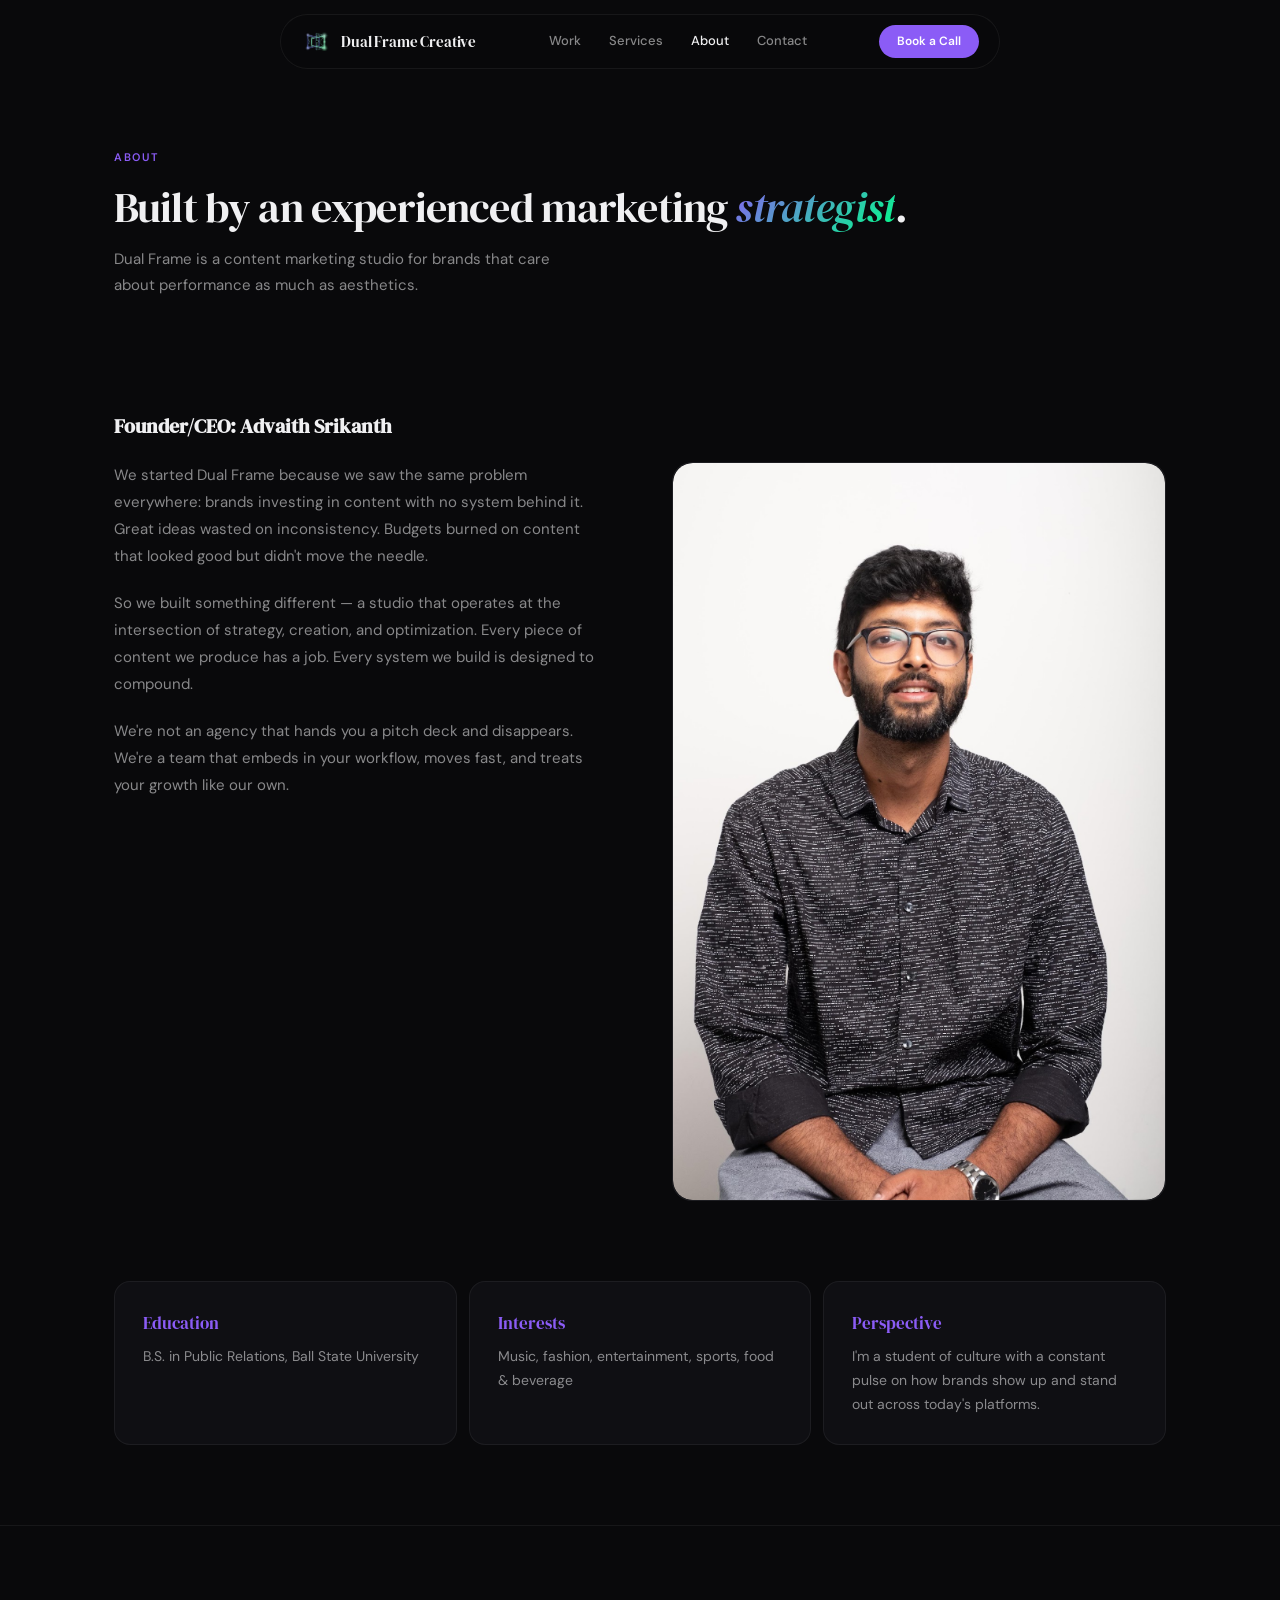
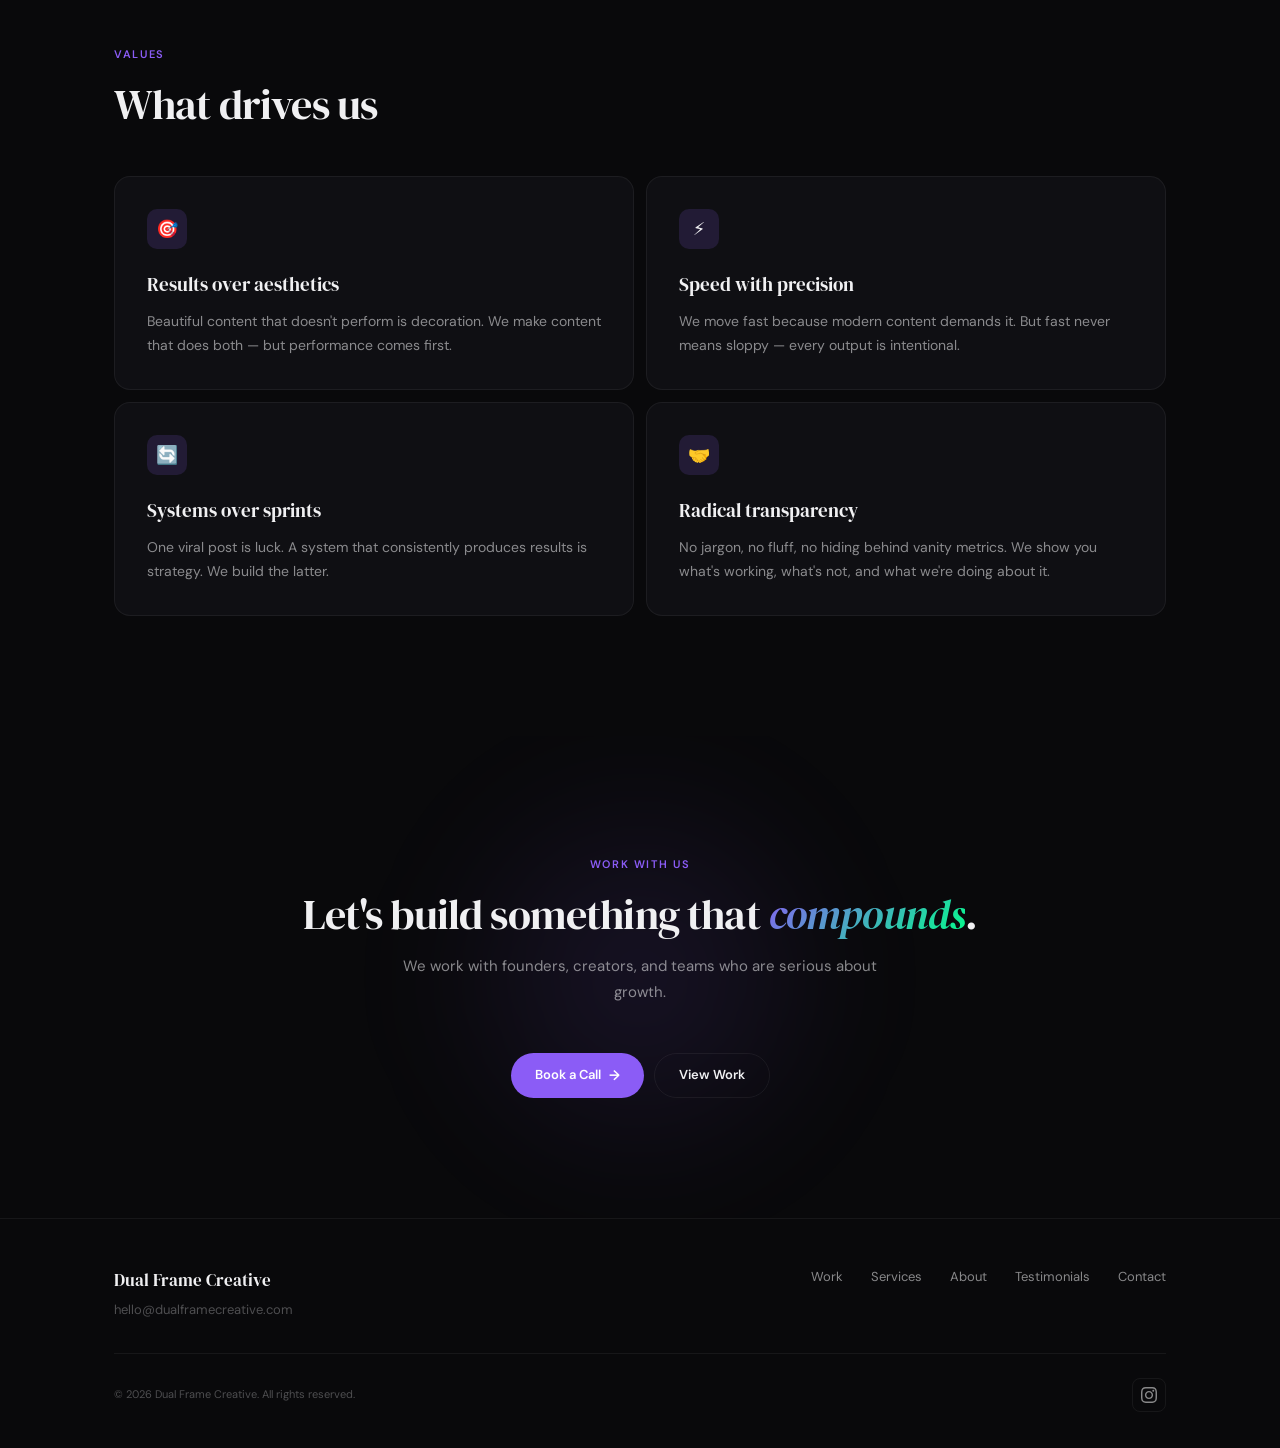
==== about.html @ 006aaf31 "Add favicon and Open Graph meta tags across all pages - Added logo_png_2.png as favicon on all pages" ====
<!doctype html>
<html lang="en">
  <head>
    <meta charset="UTF-8" />
    <meta name="viewport" content="width=device-width, initial-scale=1.0" />
    <title>About — Dual Frame Creative</title>
    <meta name="description" content="Meet Dual Frame Creative. A content marketing studio built for modern brands who want results, not just reach." />
    <meta property="og:title" content="About — Dual Frame Creative" />
    <meta property="og:description" content="Meet Dual Frame Creative. A content marketing studio built for modern brands who want results, not just reach." />
    <meta property="og:type" content="website" />
    <meta property="og:image" content="https://www.dualframecreative.com/vaith_logo.PNG" />
    <link rel="icon" type="image/png" href="logo_png_2.png">
    <link rel="preconnect" href="https://fonts.googleapis.com">
    <link rel="preconnect" href="https://fonts.gstatic.com" crossorigin>
    <link href="https://fonts.googleapis.com/css2?family=DM+Serif+Display:ital@0;1&family=DM+Sans:ital,wght@0,300;0,400;0,500;0,600;0,700;1,400&display=swap" rel="stylesheet">
    <style>
      :root {
        --bg: #09090b; --surface: #0f0f13; --surface2: #141419;
        --text: #f0f0f2; --muted: rgba(240, 240, 242, 0.55); --muted2: rgba(240, 240, 242, 0.3);
        --border: rgba(255, 255, 255, 0.06); --border-hover: rgba(255, 255, 255, 0.12);
        --purple: #8b5cf6; --purple-soft: rgba(139, 92, 246, 0.15);
        --green: #00ff88; --green-soft: rgba(0, 255, 136, 0.08);
        --serif: 'DM Serif Display', Georgia, serif; --sans: 'DM Sans', system-ui, -apple-system, sans-serif;
      }
      *, *::before, *::after { box-sizing: border-box; margin: 0; padding: 0; }
      html { scroll-behavior: smooth; color-scheme: dark; }
      body { background: var(--bg); color: var(--text); font-family: var(--sans); font-weight: 400; line-height: 1.6; -webkit-font-smoothing: antialiased; overflow-x: hidden; }
      .container { max-width: 1100px; margin: 0 auto; padding: 0 24px; }
      a { text-decoration: none; color: inherit; }
      .fade-in { opacity: 0; transform: translateY(20px); animation: fadeUp 0.7s ease forwards; }
      .fade-in.d1 { animation-delay: 0.1s; } .fade-in.d2 { animation-delay: 0.2s; } .fade-in.d3 { animation-delay: 0.3s; }
      .fade-in.d4 { animation-delay: 0.4s; } .fade-in.d5 { animation-delay: 0.5s; } .fade-in.d6 { animation-delay: 0.6s; }
      @keyframes fadeUp { to { opacity: 1; transform: translateY(0); } }

      .nav { position: sticky; top: 0; z-index: 100; padding: 10px 16px 0; }
      @media (min-width: 768px) { .nav { padding: 14px 24px 0; } }
      .nav-inner { display: flex; align-items: center; justify-content: space-between; padding: 10px 20px; max-width: 720px; margin: 0 auto; border-radius: 100px; border: 1px solid var(--border); background: rgba(9, 9, 11, 0.7); backdrop-filter: blur(20px); -webkit-backdrop-filter: blur(20px); }
      .brand { display: flex; align-items: center; gap: 10px; font-family: var(--serif); font-size: 13px; color: var(--text); letter-spacing: -0.01em; white-space: nowrap; }
      @media (min-width: 768px) { .brand { font-size: 15px; } }
      .brand-mark { width: 30px; height: 30px; border-radius: 8px; object-fit: contain; }
      .nav-links { display: none; gap: 28px; }
      @media (min-width: 768px) { .nav-links { display: flex; } }
      .nav-links a { color: var(--muted); font-size: 13px; font-weight: 500; transition: color 0.2s; }
      .nav-links a:hover, .nav-links a.active { color: var(--text); }
      .nav-cta { padding: 7px 18px; border-radius: 100px; background: var(--purple); color: #fff; font-size: 12px; font-weight: 600; transition: all 0.2s; border: none; cursor: pointer; white-space: nowrap; }
      .nav-cta:hover { box-shadow: 0 0 20px rgba(139, 92, 246, 0.35); }

      .page-header { padding: 64px 0 48px; }
      @media (min-width: 768px) { .page-header { padding: 80px 0 64px; } }
      .section-tag { font-size: 11px; font-weight: 600; letter-spacing: 0.15em; text-transform: uppercase; color: var(--purple); margin-bottom: 16px; }
      .section-title { font-family: var(--serif); font-weight: 400; font-size: clamp(28px, 4.5vw, 42px); letter-spacing: -0.02em; line-height: 1.15; margin-bottom: 16px; }
      .section-desc { color: var(--muted); font-size: 15px; line-height: 1.7; max-width: 480px; margin-bottom: 48px; }
      .grad-text { font-family: var(--serif); font-style: italic; background: linear-gradient(135deg, var(--purple), var(--green)); -webkit-background-clip: text; background-clip: text; color: transparent; }

      /* STORY */
      .story-grid { display: grid; grid-template-columns: 1fr; gap: 48px; margin-bottom: 80px; }
      @media (min-width: 768px) { .story-grid { grid-template-columns: 1fr 1fr; gap: 64px; } }
      .story-text p { color: var(--muted); font-size: 15px; line-height: 1.8; margin-bottom: 20px; }
      .story-text p:last-child { margin-bottom: 0; }
      .story-visual { border-radius: 20px; border: 1px solid var(--border); background: var(--surface); min-height: 300px; display: flex; align-items: center; justify-content: center; position: relative; overflow: hidden; }
      .story-visual-glow { position: absolute; width: 200px; height: 200px; border-radius: 50%; background: radial-gradient(circle, rgba(139,92,246,0.15) 0%, transparent 70%); filter: blur(40px); }
      .story-visual span { font-size: 10px; letter-spacing: 0.15em; text-transform: uppercase; color: var(--muted2); position: relative; z-index: 1; }

      /* VALUES */
      .values-section { padding: 80px 0; border-top: 1px solid var(--border); }
      @media (min-width: 768px) { .values-section { padding: 120px 0; } }
      .values-grid { display: grid; grid-template-columns: 1fr; gap: 12px; }
      @media (min-width: 640px) { .values-grid { grid-template-columns: 1fr 1fr; } }
      .value-card { padding: 32px; border-radius: 16px; border: 1px solid var(--border); background: var(--surface); }
      .value-card h3 { font-family: var(--serif); font-weight: 400; font-size: 19px; margin-bottom: 10px; }
      .value-card p { color: var(--muted); font-size: 14px; line-height: 1.7; }
      .value-icon { width: 40px; height: 40px; border-radius: 10px; background: var(--purple-soft); display: flex; align-items: center; justify-content: center; margin-bottom: 20px; font-size: 18px; }

      /* STATS */
      .stats-row { display: grid; grid-template-columns: 1fr 1fr; gap: 12px; margin-bottom: 80px; }
      @media (min-width: 640px) { .stats-row { grid-template-columns: 1fr 1fr 1fr 1fr; } }
      .stat-card { padding: 28px; border-radius: 16px; border: 1px solid var(--border); background: var(--surface); text-align: center; }
      .stat-num { font-family: var(--serif); font-size: 32px; background: linear-gradient(135deg, var(--purple), var(--green)); -webkit-background-clip: text; background-clip: text; color: transparent; margin-bottom: 4px; }
      .stat-label { color: var(--muted); font-size: 12px; font-weight: 500; }

      /* CTA */
      .final-cta { text-align: center; position: relative; overflow: hidden; padding: 80px 0; }
      @media (min-width: 768px) { .final-cta { padding: 120px 0; } }
      .cta-orb { position: absolute; top: 50%; left: 50%; transform: translate(-50%, -50%); width: 500px; height: 500px; border-radius: 50%; background: radial-gradient(circle, rgba(139,92,246,0.12) 0%, transparent 65%); filter: blur(50px); pointer-events: none; }
      .final-cta .section-title, .final-cta .section-desc, .final-cta .section-tag, .final-cta .hero-actions { position: relative; z-index: 2; }
      .section-title.center { text-align: center; } .section-desc.center { text-align: center; margin-left: auto; margin-right: auto; } .section-tag.center { text-align: center; }
      .hero-actions { display: flex; gap: 10px; flex-wrap: wrap; }
      .btn { display: inline-flex; align-items: center; gap: 8px; padding: 11px 24px; border-radius: 100px; font-size: 13px; font-weight: 600; font-family: var(--sans); cursor: pointer; transition: all 0.25s ease; border: none; }
      .btn-primary { background: var(--purple); color: #fff; }
      .btn-primary:hover { box-shadow: 0 0 24px rgba(139,92,246,0.3); transform: translateY(-1px); }
      .btn-ghost { background: transparent; color: var(--text); border: 1px solid var(--border); }
      .btn-ghost:hover { border-color: var(--border-hover); background: rgba(255,255,255,0.03); }
      .btn-arrow { font-size: 14px; transition: transform 0.2s; }
      .btn:hover .btn-arrow { transform: translateX(2px); }

      .footer { border-top: 1px solid var(--border); padding: 48px 0 36px; }
      .footer-inner { display: flex; flex-direction: column; gap: 32px; }
      @media (min-width: 640px) { .footer-inner { flex-direction: row; justify-content: space-between; align-items: flex-start; } }
      .footer-brand { font-family: var(--serif); font-size: 17px; }
      .footer-brand span { display: block; color: var(--muted2); font-size: 13px; font-family: var(--sans); font-weight: 400; margin-top: 6px; }
      .footer-links { display: flex; flex-wrap: wrap; gap: 20px 28px; }
      .footer-links a { color: var(--muted); font-size: 13px; transition: color 0.2s; }
      .footer-links a:hover { color: var(--text); }
      .footer-bottom { display: flex; flex-direction: column; gap: 16px; margin-top: 32px; padding-top: 24px; border-top: 1px solid var(--border); }
      @media (min-width: 640px) { .footer-bottom { flex-direction: row; justify-content: space-between; align-items: center; } }
      .footer-copy { color: var(--muted2); font-size: 11px; }
      .social-link { width: 34px; height: 34px; border-radius: 8px; border: 1px solid var(--border); display: inline-flex; align-items: center; justify-content: center; color: var(--muted); transition: all 0.2s; }
      .social-link:hover { border-color: var(--border-hover); color: var(--text); }
    </style>
  </head>
  <body>
    <nav class="nav">
      <div class="nav-inner">
        <a class="brand" href="index.html"><img class="brand-mark" src="logo_png_2.png" alt="Dual Frame Creative">Dual Frame Creative</a>
        <div class="nav-links">
          <a href="work.html">Work</a>
          <a href="services.html">Services</a>
          <a href="about.html" class="active">About</a>
          <a href="contact.html">Contact</a>
        </div>
        <a class="nav-cta" href="contact.html">Book a Call</a>
      </div>
    </nav>

    <main>
      <div class="container">
        <div class="page-header">
          <div class="section-tag fade-in">About</div>
          <h1 class="section-title fade-in d1">Built by an experienced marketing <em class="grad-text">strategist</em>.</h1>
          <p class="section-desc fade-in d2">Dual Frame is a content marketing studio for brands that care about performance as much as aesthetics.</p>
        </div>

        <p class="fade-in d2" style="font-size: 20px; font-weight: 700; margin-bottom: 20px; color: var(--text); font-family: var(--serif);">Founder/CEO: Advaith Srikanth</p>
        <div class="story-grid">
          <div class="story-text fade-in d3">
            <p>We started Dual Frame because we saw the same problem everywhere: brands investing in content with no system behind it. Great ideas wasted on inconsistency. Budgets burned on content that looked good but didn't move the needle.</p>
            <p>So we built something different — a studio that operates at the intersection of strategy, creation, and optimization. Every piece of content we produce has a job. Every system we build is designed to compound.</p>
            <p>We're not an agency that hands you a pitch deck and disappears. We're a team that embeds in your workflow, moves fast, and treats your growth like our own.</p>
          </div>
          <div class="story-visual fade-in d4">
            <img src="founder-photo.png" alt="Founder" style="width:100%; height:100%; object-fit:cover; border-radius:20px;">
          </div>
        </div>

        <div class="founder-details" style="display: grid; grid-template-columns: 1fr; gap: 12px; margin-bottom: 80px;">
          <style>
            @media (min-width: 640px) { .founder-details { grid-template-columns: 1fr 1fr 1fr !important; } }
            .founder-detail { padding: 28px; border-radius: 16px; border: 1px solid var(--border); background: var(--surface); }
            .founder-detail h4 { font-family: var(--serif); font-weight: 400; font-size: 17px; margin-bottom: 8px; color: var(--purple); }
            .founder-detail p { color: var(--muted); font-size: 14px; line-height: 1.7; }
          </style>
          <div class="founder-detail fade-in d3">
            <h4>Education</h4>
            <p>B.S. in Public Relations, Ball State University</p>
          </div>
          <div class="founder-detail fade-in d4">
            <h4>Interests</h4>
            <p>Music, fashion, entertainment, sports, food &amp; beverage</p>
          </div>
          <div class="founder-detail fade-in d5">
            <h4>Perspective</h4>
            <p>I'm a student of culture with a constant pulse on how brands show up and stand out across today's platforms.</p>
          </div>
        </div>
      </div>

      <section class="values-section">
        <div class="container">
          <div class="section-tag fade-in">Values</div>
          <h2 class="section-title fade-in d1" style="margin-bottom: 48px;">What drives us</h2>
          <div class="values-grid">
            <div class="value-card fade-in d2">
              <div class="value-icon">&#x1F3AF;</div>
              <h3>Results over aesthetics</h3>
              <p>Beautiful content that doesn't perform is decoration. We make content that does both — but performance comes first.</p>
            </div>
            <div class="value-card fade-in d3">
              <div class="value-icon">&#x26A1;</div>
              <h3>Speed with precision</h3>
              <p>We move fast because modern content demands it. But fast never means sloppy — every output is intentional.</p>
            </div>
            <div class="value-card fade-in d4">
              <div class="value-icon">&#x1F504;</div>
              <h3>Systems over sprints</h3>
              <p>One viral post is luck. A system that consistently produces results is strategy. We build the latter.</p>
            </div>
            <div class="value-card fade-in d5">
              <div class="value-icon">&#x1F91D;</div>
              <h3>Radical transparency</h3>
              <p>No jargon, no fluff, no hiding behind vanity metrics. We show you what's working, what's not, and what we're doing about it.</p>
            </div>
          </div>
        </div>
      </section>

      <section class="final-cta">
        <div class="container">
          <div class="cta-orb"></div>
          <div class="section-tag center fade-in">Work with us</div>
          <h2 class="section-title center fade-in d1">Let's build something that <em class="grad-text">compounds</em>.</h2>
          <p class="section-desc center fade-in d2">We work with founders, creators, and teams who are serious about growth.</p>
          <div class="hero-actions fade-in d3" style="justify-content: center;">
            <a class="btn btn-primary" href="contact.html">Book a Call <span class="btn-arrow">&rarr;</span></a>
            <a class="btn btn-ghost" href="work.html">View Work</a>
          </div>
        </div>
      </section>
    </main>

    <footer class="footer">
      <div class="container">
        <div class="footer-inner">
          <div class="footer-brand">Dual Frame Creative<span>hello@dualframecreative.com</span></div>
          <div class="footer-links">
            <a href="work.html">Work</a>
            <a href="services.html">Services</a>
            <a href="about.html">About</a>
            <a href="testimonials.html">Testimonials</a>
            <a href="contact.html">Contact</a>
          </div>
        </div>
        <div class="footer-bottom">
          <div class="footer-copy">&copy; 2026 Dual Frame Creative. All rights reserved.</div>
          <a class="social-link" href="https://instagram.com/dual_frame_creative" target="_blank" aria-label="Instagram">
            <svg width="16" height="16" fill="currentColor" viewBox="0 0 24 24"><path d="M12 2.163c3.204 0 3.584.012 4.85.07 3.252.148 4.771 1.691 4.919 4.919.058 1.265.069 1.645.069 4.849 0 3.205-.012 3.584-.069 4.849-.149 3.225-1.664 4.771-4.919 4.919-1.266.058-1.644.07-4.85.07-3.204 0-3.584-.012-4.849-.07-3.26-.149-4.771-1.699-4.919-4.92-.058-1.265-.07-1.644-.07-4.849 0-3.204.013-3.583.07-4.849.149-3.227 1.664-4.771 4.919-4.919 1.266-.057 1.645-.069 4.849-.069zm0-2.163c-3.259 0-3.667.014-4.947.072-4.358.2-6.78 2.618-6.98 6.98-.059 1.281-.073 1.689-.073 4.948 0 3.259.014 3.668.072 4.948.2 4.358 2.618 6.78 6.98 6.98 1.281.058 1.689.072 4.948.072 3.259 0 3.668-.014 4.948-.072 4.354-.2 6.782-2.618 6.979-6.98.059-1.28.073-1.689.073-4.948 0-3.259-.014-3.667-.072-4.947-.196-4.354-2.617-6.78-6.979-6.98-1.281-.059-1.69-.073-4.949-.073zm0 5.838c-3.403 0-6.162 2.759-6.162 6.162s2.759 6.163 6.162 6.163 6.162-2.759 6.162-6.163c0-3.403-2.759-6.162-6.162-6.162zm0 10.162c-2.209 0-4-1.79-4-4 0-2.209 1.791-4 4-4s4 1.791 4 4c0 2.21-1.791 4-4 4zm6.406-11.845c-.796 0-1.441.645-1.441 1.44s.645 1.44 1.441 1.44c.795 0 1.439-.645 1.439-1.44s-.644-1.44-1.439-1.44z"/></svg>
          </a>
        </div>
      </div>
    </footer>
  </body>
</html>
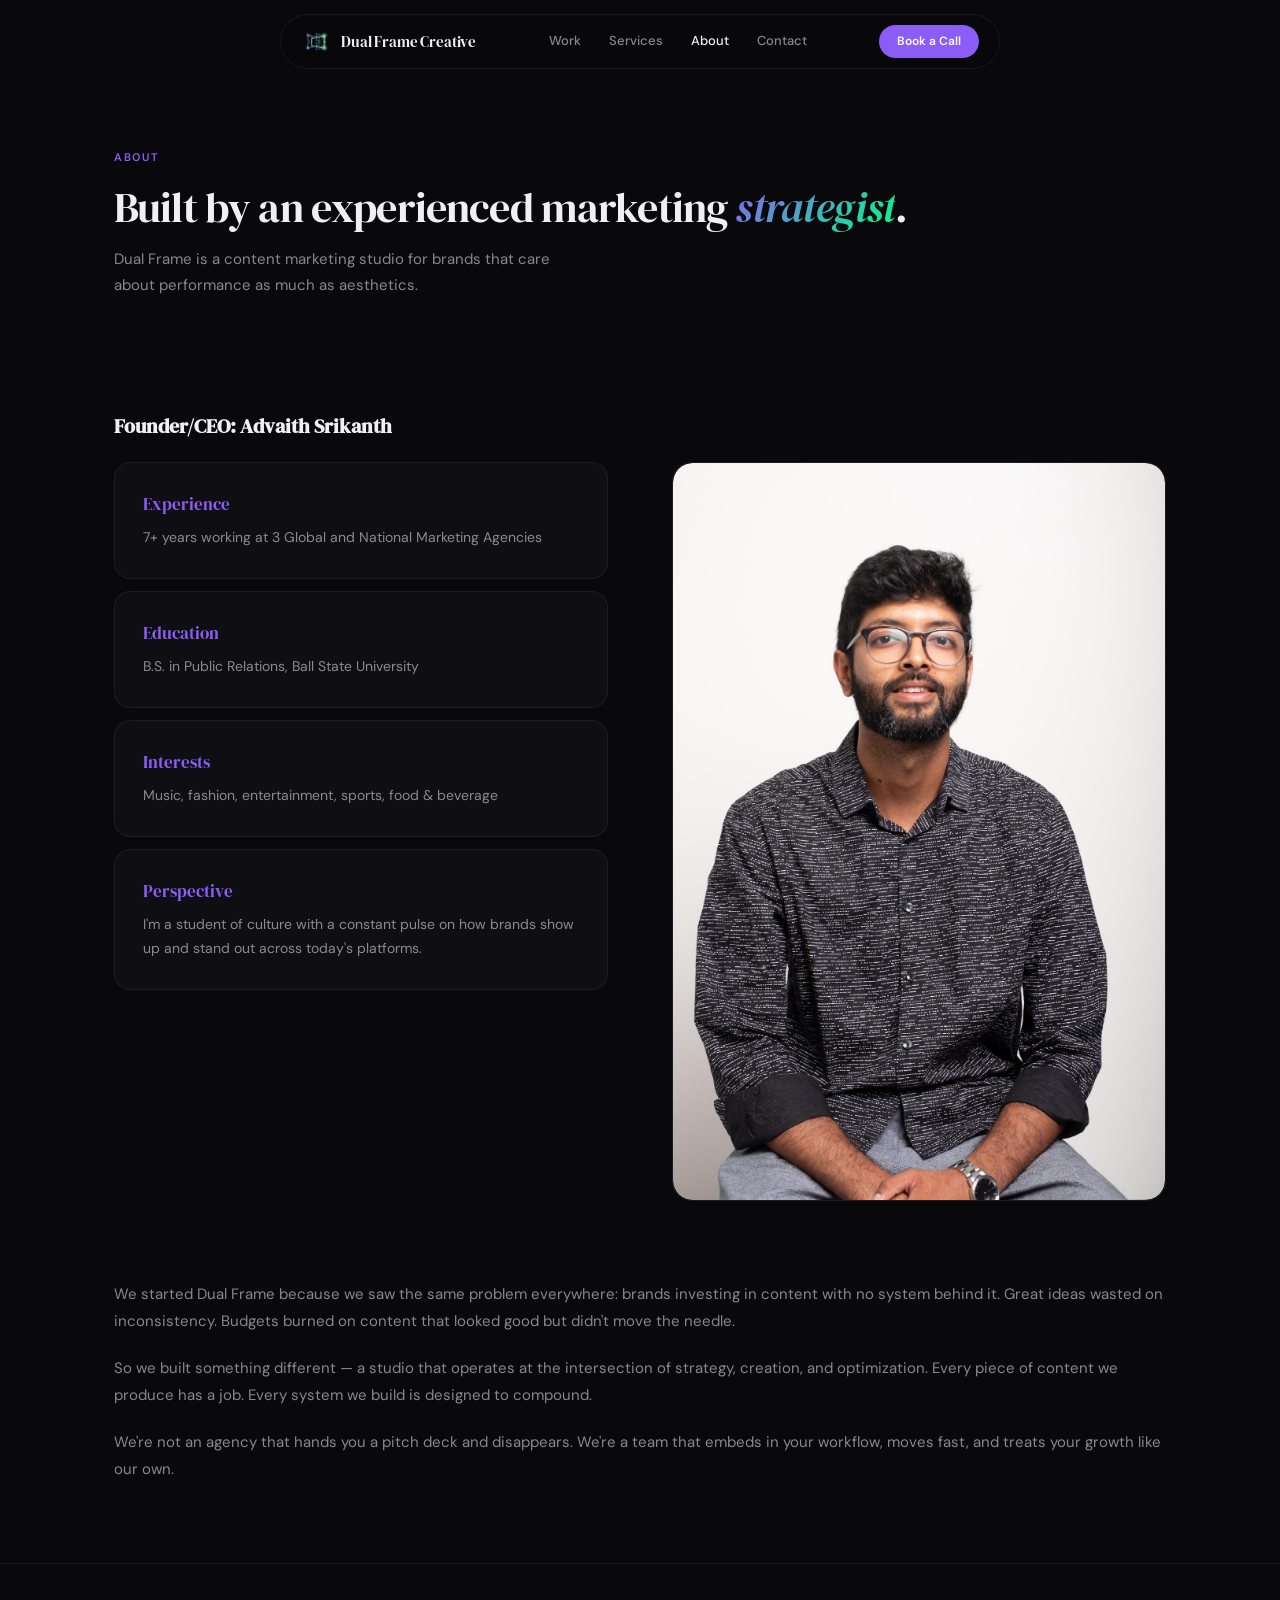
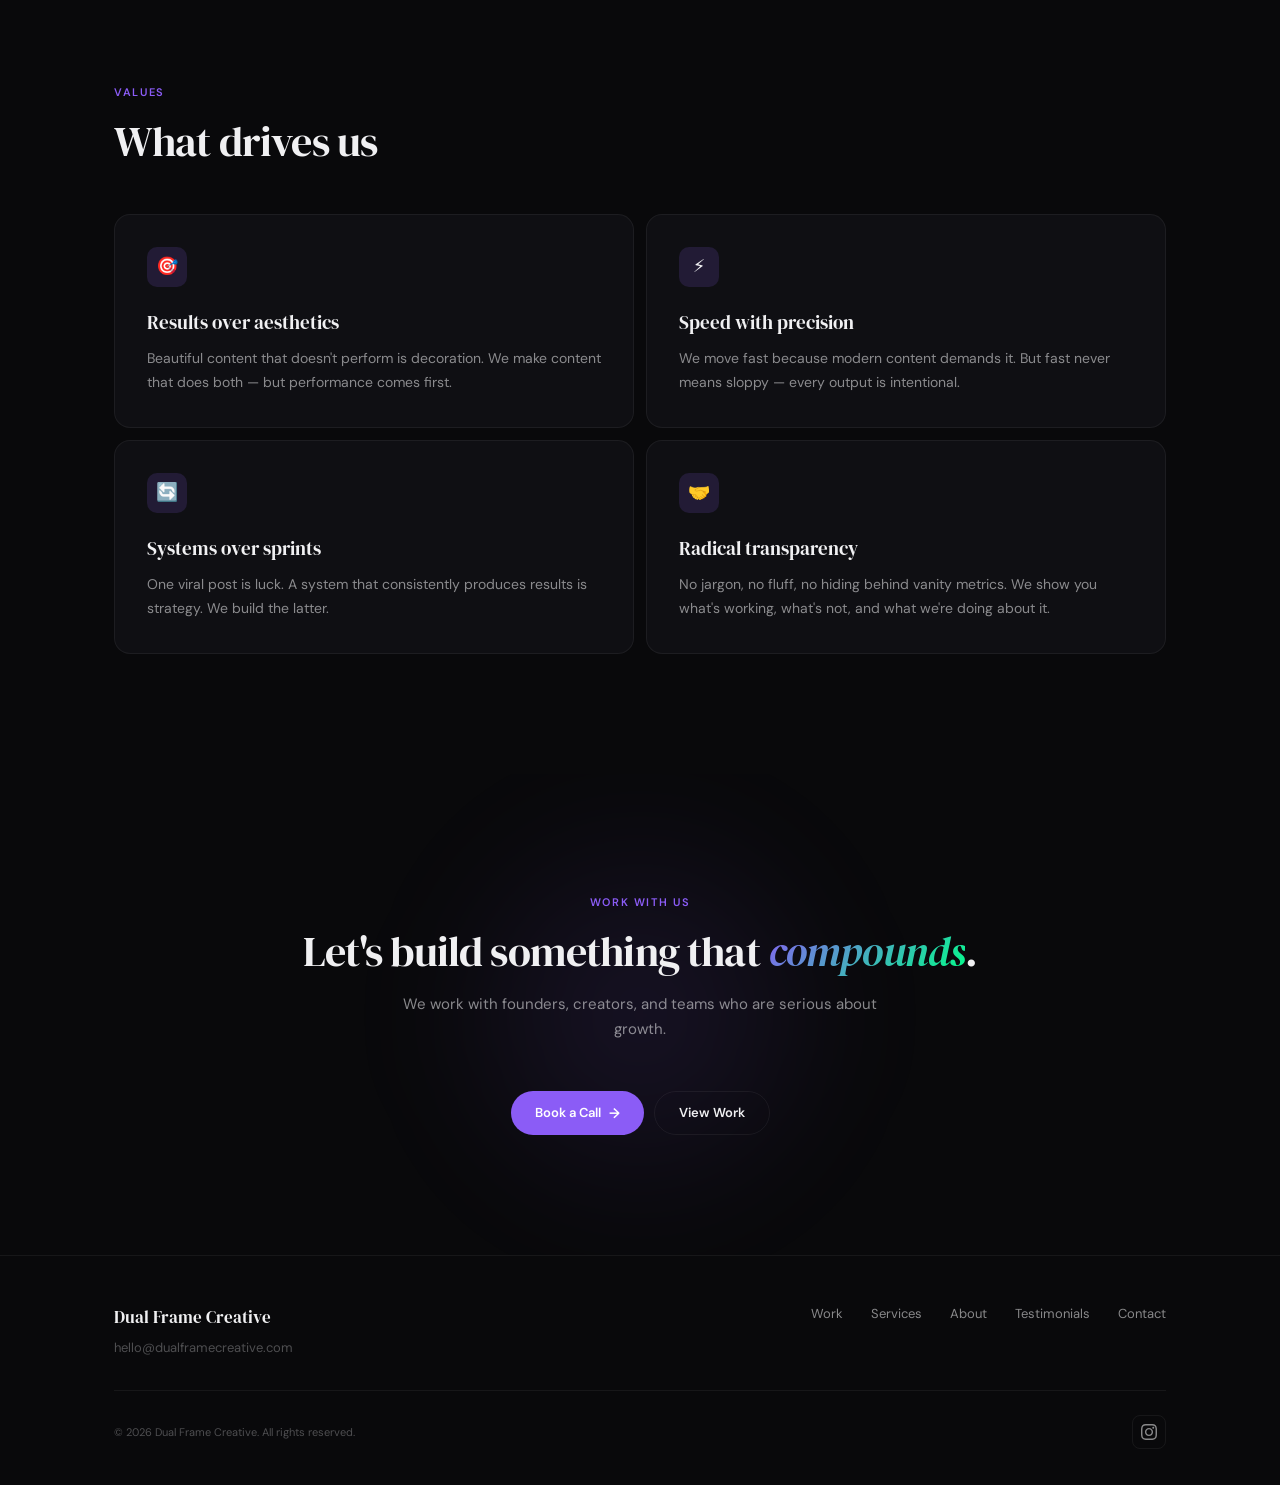
==== commit 38217940: "Restructure about page: cards beside photo, story text below - Added Experience card with agency bac" ====
--- a/about.html
+++ b/about.html
@@ -131,36 +131,40 @@
         </div>
 
         <p class="fade-in d2" style="font-size: 20px; font-weight: 700; margin-bottom: 20px; color: var(--text); font-family: var(--serif);">Founder/CEO: Advaith Srikanth</p>
+
+        <style>
+          .founder-detail { padding: 28px; border-radius: 16px; border: 1px solid var(--border); background: var(--surface); }
+          .founder-detail h4 { font-family: var(--serif); font-weight: 400; font-size: 17px; margin-bottom: 8px; color: var(--purple); }
+          .founder-detail p { color: var(--muted); font-size: 14px; line-height: 1.7; }
+        </style>
         <div class="story-grid">
-          <div class="story-text fade-in d3">
-            <p>We started Dual Frame because we saw the same problem everywhere: brands investing in content with no system behind it. Great ideas wasted on inconsistency. Budgets burned on content that looked good but didn't move the needle.</p>
-            <p>So we built something different — a studio that operates at the intersection of strategy, creation, and optimization. Every piece of content we produce has a job. Every system we build is designed to compound.</p>
-            <p>We're not an agency that hands you a pitch deck and disappears. We're a team that embeds in your workflow, moves fast, and treats your growth like our own.</p>
+          <div class="founder-details fade-in d3" style="display: flex; flex-direction: column; gap: 12px;">
+            <div class="founder-detail">
+              <h4>Experience</h4>
+              <p>7+ years working at 3 Global and National Marketing Agencies</p>
+            </div>
+            <div class="founder-detail">
+              <h4>Education</h4>
+              <p>B.S. in Public Relations, Ball State University</p>
+            </div>
+            <div class="founder-detail">
+              <h4>Interests</h4>
+              <p>Music, fashion, entertainment, sports, food &amp; beverage</p>
+            </div>
+            <div class="founder-detail">
+              <h4>Perspective</h4>
+              <p>I'm a student of culture with a constant pulse on how brands show up and stand out across today's platforms.</p>
+            </div>
           </div>
           <div class="story-visual fade-in d4">
             <img src="founder-photo.png" alt="Founder" style="width:100%; height:100%; object-fit:cover; border-radius:20px;">
           </div>
         </div>
 
-        <div class="founder-details" style="display: grid; grid-template-columns: 1fr; gap: 12px; margin-bottom: 80px;">
-          <style>
-            @media (min-width: 640px) { .founder-details { grid-template-columns: 1fr 1fr 1fr !important; } }
-            .founder-detail { padding: 28px; border-radius: 16px; border: 1px solid var(--border); background: var(--surface); }
-            .founder-detail h4 { font-family: var(--serif); font-weight: 400; font-size: 17px; margin-bottom: 8px; color: var(--purple); }
-            .founder-detail p { color: var(--muted); font-size: 14px; line-height: 1.7; }
-          </style>
-          <div class="founder-detail fade-in d3">
-            <h4>Education</h4>
-            <p>B.S. in Public Relations, Ball State University</p>
-          </div>
-          <div class="founder-detail fade-in d4">
-            <h4>Interests</h4>
-            <p>Music, fashion, entertainment, sports, food &amp; beverage</p>
-          </div>
-          <div class="founder-detail fade-in d5">
-            <h4>Perspective</h4>
-            <p>I'm a student of culture with a constant pulse on how brands show up and stand out across today's platforms.</p>
-          </div>
+        <div class="story-text fade-in d3" style="margin-top: 48px; margin-bottom: 80px;">
+          <p>We started Dual Frame because we saw the same problem everywhere: brands investing in content with no system behind it. Great ideas wasted on inconsistency. Budgets burned on content that looked good but didn't move the needle.</p>
+          <p>So we built something different — a studio that operates at the intersection of strategy, creation, and optimization. Every piece of content we produce has a job. Every system we build is designed to compound.</p>
+          <p>We're not an agency that hands you a pitch deck and disappears. We're a team that embeds in your workflow, moves fast, and treats your growth like our own.</p>
         </div>
       </div>
 
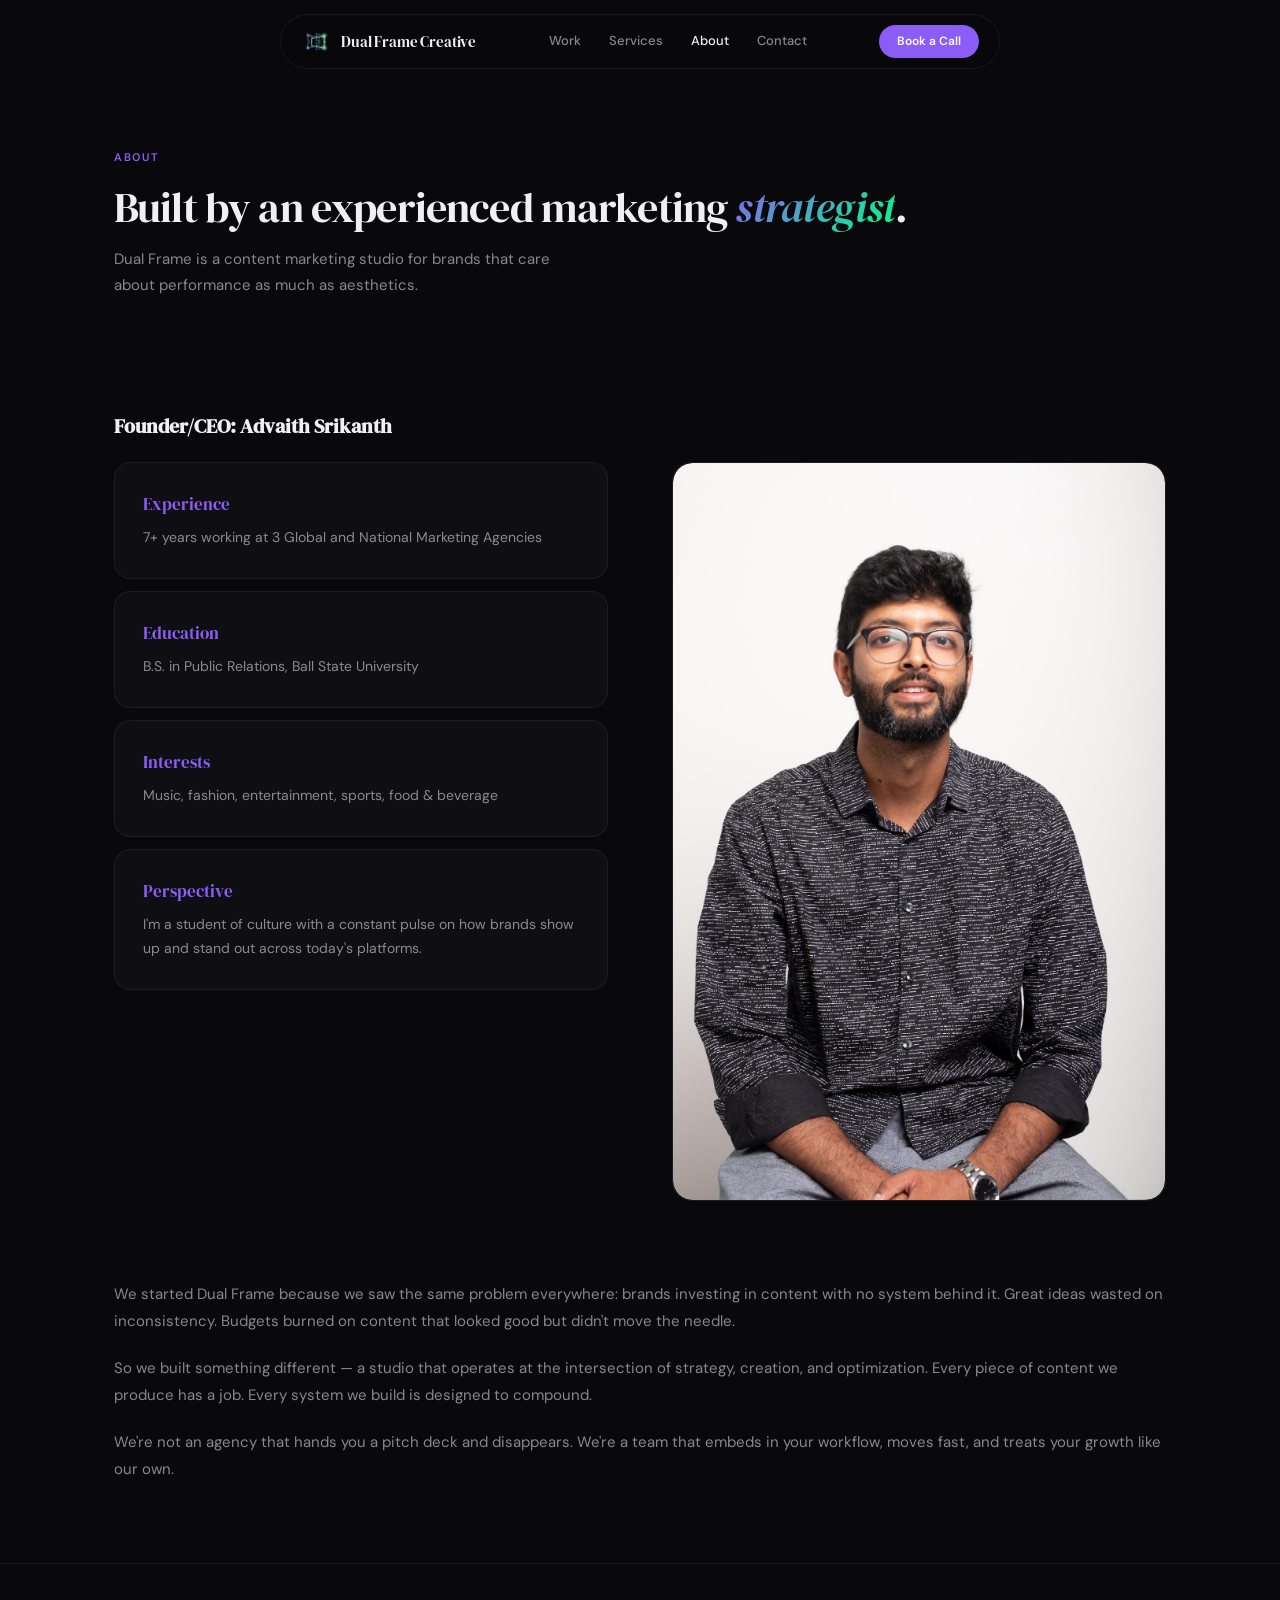
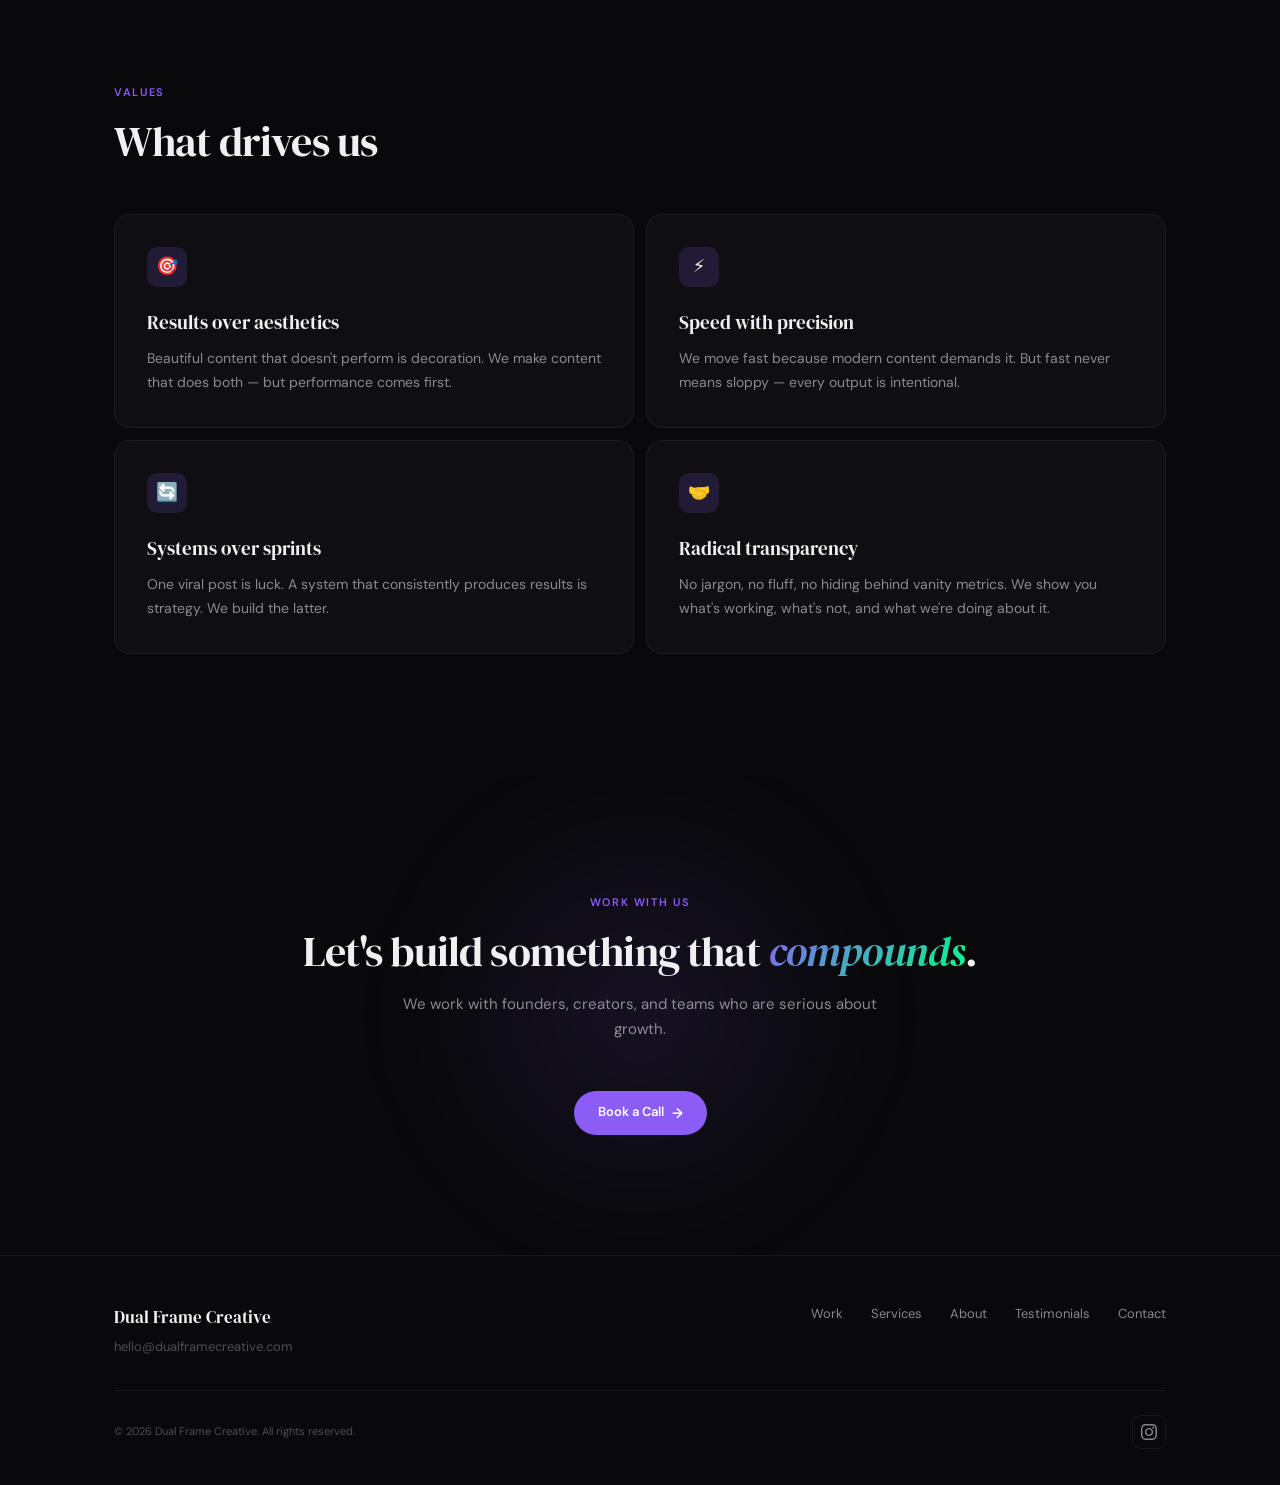
==== commit 50faea2d: "Fix hero video autoplay, update about/testimonials layout and copy - Remove autoplay attr from video" ====
--- a/about.html
+++ b/about.html
@@ -9,6 +9,10 @@
     <meta property="og:description" content="Meet Dual Frame Creative. A content marketing studio built for modern brands who want results, not just reach." />
     <meta property="og:type" content="website" />
     <meta property="og:image" content="https://www.dualframecreative.com/vaith_logo.PNG" />
+    <meta name="twitter:card" content="summary_large_image" />
+    <meta name="twitter:title" content="About — Dual Frame Creative" />
+    <meta name="twitter:description" content="Meet Dual Frame Creative. A content marketing studio built for modern brands who want results, not just reach." />
+    <meta name="twitter:image" content="https://www.dualframecreative.com/vaith_logo.PNG" />
     <link rel="icon" type="image/png" href="logo_png_2.png">
     <link rel="preconnect" href="https://fonts.googleapis.com">
     <link rel="preconnect" href="https://fonts.gstatic.com" crossorigin>
@@ -54,7 +58,8 @@
 
       /* STORY */
       .story-grid { display: grid; grid-template-columns: 1fr; gap: 48px; margin-bottom: 80px; }
-      @media (min-width: 768px) { .story-grid { grid-template-columns: 1fr 1fr; gap: 64px; } }
+      .story-grid .story-visual { order: -1; }
+      @media (min-width: 768px) { .story-grid { grid-template-columns: 1fr 1fr; gap: 64px; } .story-grid .story-visual { order: 0; } }
       .story-text p { color: var(--muted); font-size: 15px; line-height: 1.8; margin-bottom: 20px; }
       .story-text p:last-child { margin-bottom: 0; }
       .story-visual { border-radius: 20px; border: 1px solid var(--border); background: var(--surface); min-height: 300px; display: flex; align-items: center; justify-content: center; position: relative; overflow: hidden; }
@@ -205,7 +210,6 @@
           <p class="section-desc center fade-in d2">We work with founders, creators, and teams who are serious about growth.</p>
           <div class="hero-actions fade-in d3" style="justify-content: center;">
             <a class="btn btn-primary" href="contact.html">Book a Call <span class="btn-arrow">&rarr;</span></a>
-            <a class="btn btn-ghost" href="work.html">View Work</a>
           </div>
         </div>
       </section>
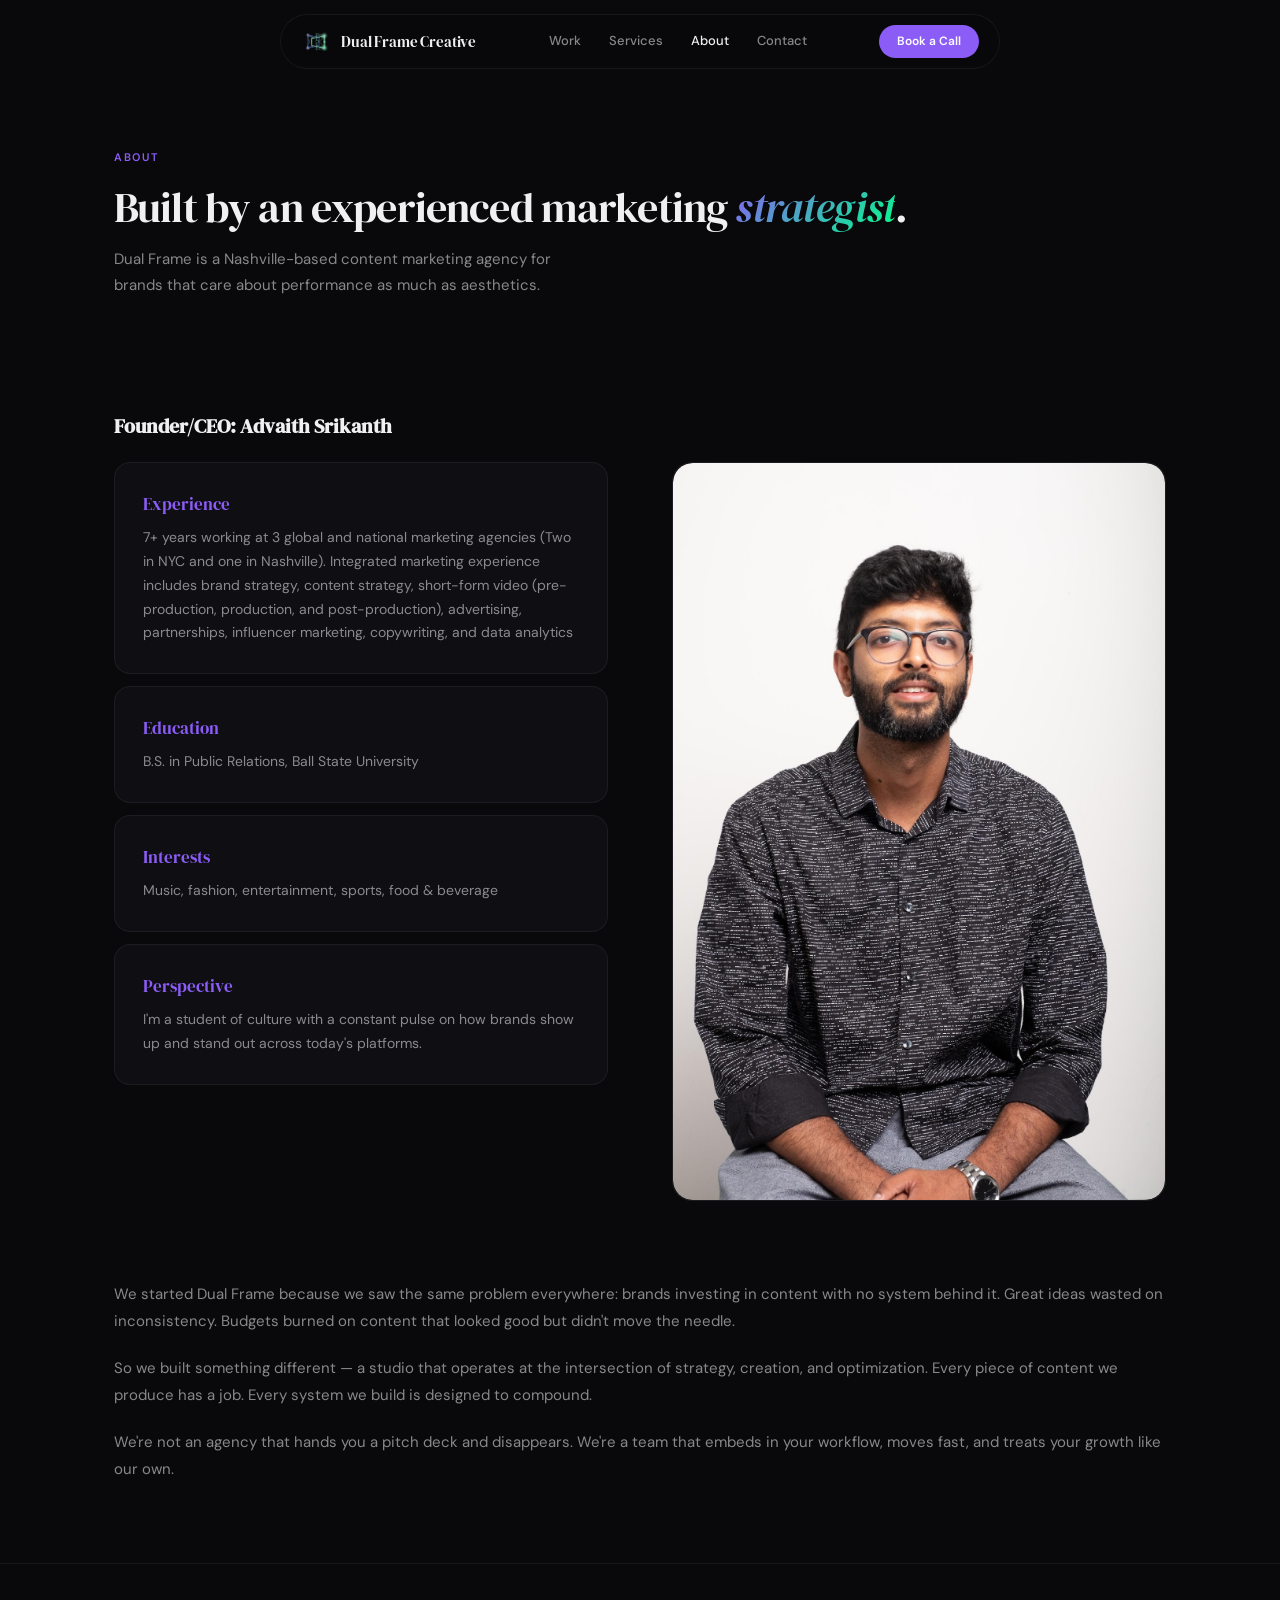
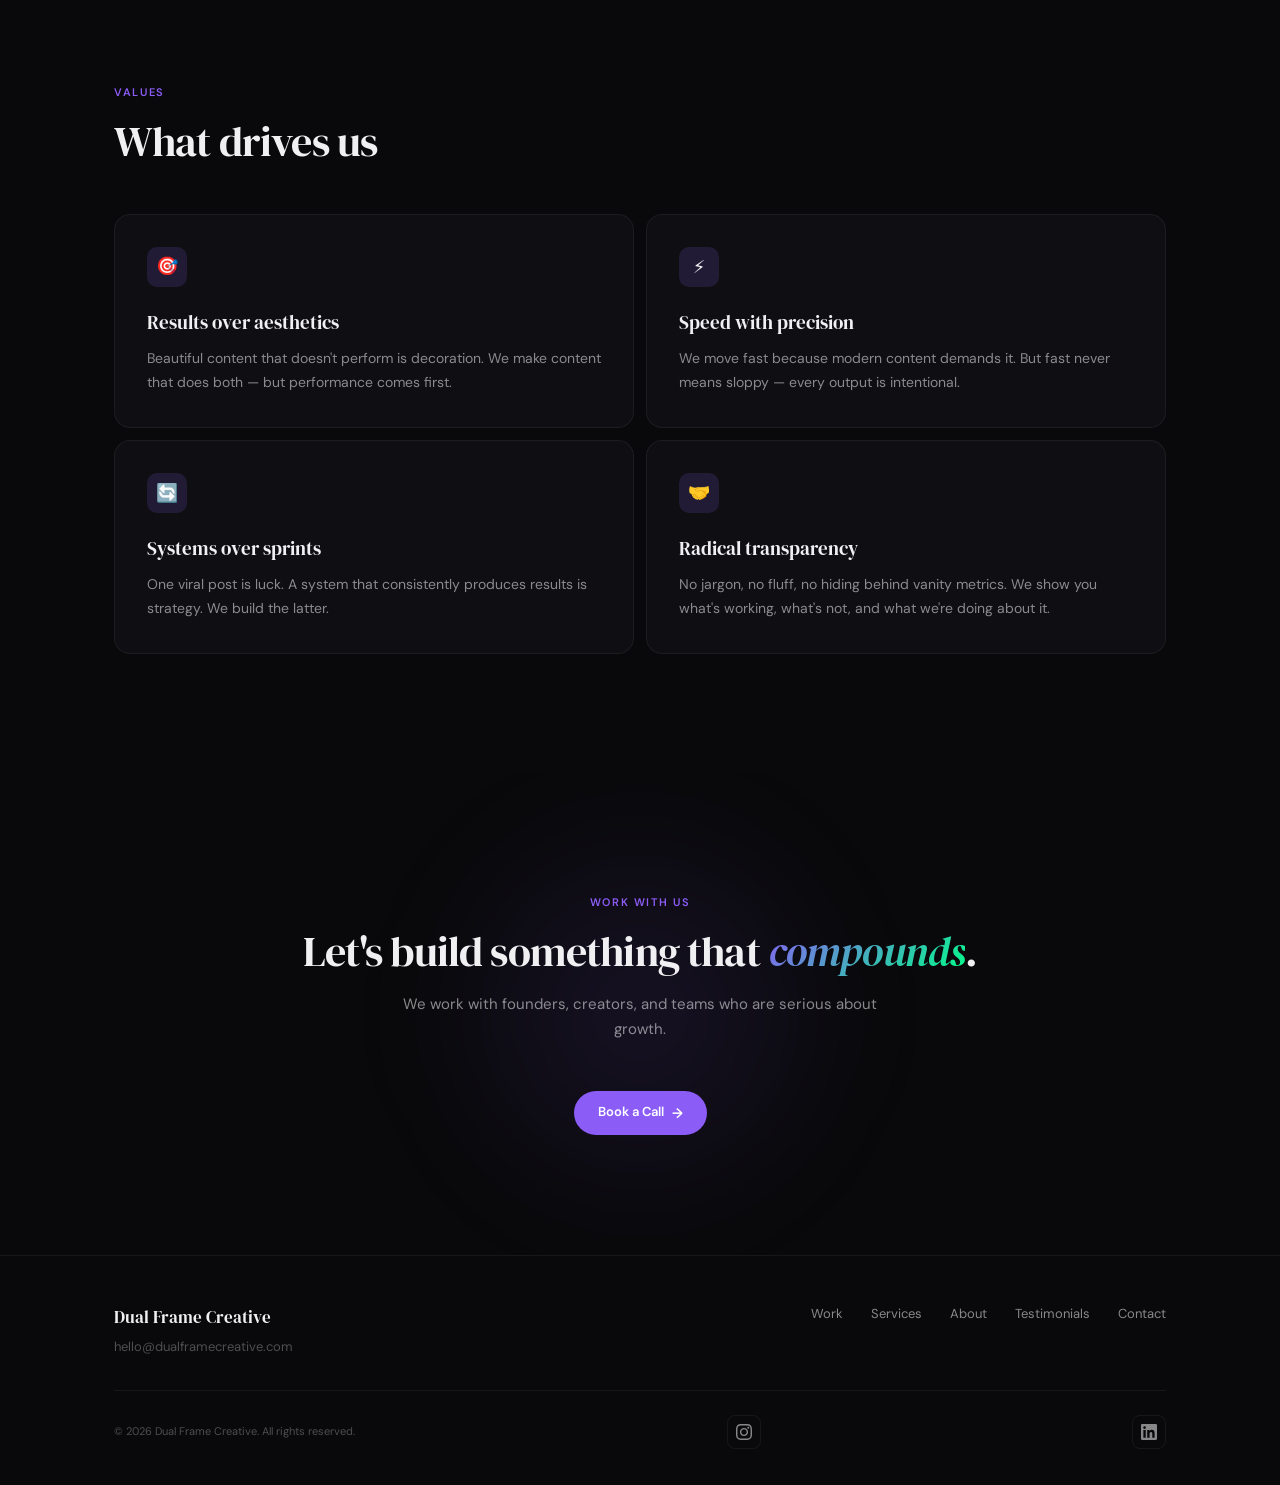
==== commit 85921040: "Update site copy per client feedback, add LinkedIn, fix contact form - Homepage: hero badge to "Cont" ====
--- a/about.html
+++ b/about.html
@@ -132,7 +132,7 @@
         <div class="page-header">
           <div class="section-tag fade-in">About</div>
           <h1 class="section-title fade-in d1">Built by an experienced marketing <em class="grad-text">strategist</em>.</h1>
-          <p class="section-desc fade-in d2">Dual Frame is a content marketing studio for brands that care about performance as much as aesthetics.</p>
+          <p class="section-desc fade-in d2">Dual Frame is a Nashville-based content marketing agency for brands that care about performance as much as aesthetics.</p>
         </div>
 
         <p class="fade-in d2" style="font-size: 20px; font-weight: 700; margin-bottom: 20px; color: var(--text); font-family: var(--serif);">Founder/CEO: Advaith Srikanth</p>
@@ -146,7 +146,7 @@
           <div class="founder-details fade-in d3" style="display: flex; flex-direction: column; gap: 12px;">
             <div class="founder-detail">
               <h4>Experience</h4>
-              <p>7+ years working at 3 Global and National Marketing Agencies</p>
+              <p>7+ years working at 3 global and national marketing agencies (Two in NYC and one in Nashville). Integrated marketing experience includes brand strategy, content strategy, short-form video (pre-production, production, and post-production), advertising, partnerships, influencer marketing, copywriting, and data analytics</p>
             </div>
             <div class="founder-detail">
               <h4>Education</h4>
@@ -232,6 +232,9 @@
           <a class="social-link" href="https://instagram.com/dual_frame_creative" target="_blank" aria-label="Instagram">
             <svg width="16" height="16" fill="currentColor" viewBox="0 0 24 24"><path d="M12 2.163c3.204 0 3.584.012 4.85.07 3.252.148 4.771 1.691 4.919 4.919.058 1.265.069 1.645.069 4.849 0 3.205-.012 3.584-.069 4.849-.149 3.225-1.664 4.771-4.919 4.919-1.266.058-1.644.07-4.85.07-3.204 0-3.584-.012-4.849-.07-3.26-.149-4.771-1.699-4.919-4.92-.058-1.265-.07-1.644-.07-4.849 0-3.204.013-3.583.07-4.849.149-3.227 1.664-4.771 4.919-4.919 1.266-.057 1.645-.069 4.849-.069zm0-2.163c-3.259 0-3.667.014-4.947.072-4.358.2-6.78 2.618-6.98 6.98-.059 1.281-.073 1.689-.073 4.948 0 3.259.014 3.668.072 4.948.2 4.358 2.618 6.78 6.98 6.98 1.281.058 1.689.072 4.948.072 3.259 0 3.668-.014 4.948-.072 4.354-.2 6.782-2.618 6.979-6.98.059-1.28.073-1.689.073-4.948 0-3.259-.014-3.667-.072-4.947-.196-4.354-2.617-6.78-6.979-6.98-1.281-.059-1.69-.073-4.949-.073zm0 5.838c-3.403 0-6.162 2.759-6.162 6.162s2.759 6.163 6.162 6.163 6.162-2.759 6.162-6.163c0-3.403-2.759-6.162-6.162-6.162zm0 10.162c-2.209 0-4-1.79-4-4 0-2.209 1.791-4 4-4s4 1.791 4 4c0 2.21-1.791 4-4 4zm6.406-11.845c-.796 0-1.441.645-1.441 1.44s.645 1.44 1.441 1.44c.795 0 1.439-.645 1.439-1.44s-.644-1.44-1.439-1.44z"/></svg>
           </a>
+          <a class="social-link" href="https://www.linkedin.com/in/advaith-srikanth-42453bb2" target="_blank" aria-label="LinkedIn">
+            <svg width="16" height="16" fill="currentColor" viewBox="0 0 24 24"><path d="M20.447 20.452h-3.554v-5.569c0-1.328-.027-3.037-1.852-3.037-1.853 0-2.136 1.445-2.136 2.939v5.667H9.351V9h3.414v1.561h.046c.477-.9 1.637-1.85 3.37-1.85 3.601 0 4.267 2.37 4.267 5.455v6.286zM5.337 7.433c-1.144 0-2.063-.926-2.063-2.065 0-1.138.92-2.063 2.063-2.063 1.14 0 2.064.925 2.064 2.063 0 1.139-.925 2.065-2.064 2.065zm1.782 13.019H3.555V9h3.564v11.452zM22.225 0H1.771C.792 0 0 .774 0 1.729v20.542C0 23.227.792 24 1.771 24h20.451C23.2 24 24 23.227 24 22.271V1.729C24 .774 23.2 0 22.222 0h.003z"/></svg>
+          </a>
         </div>
       </div>
     </footer>
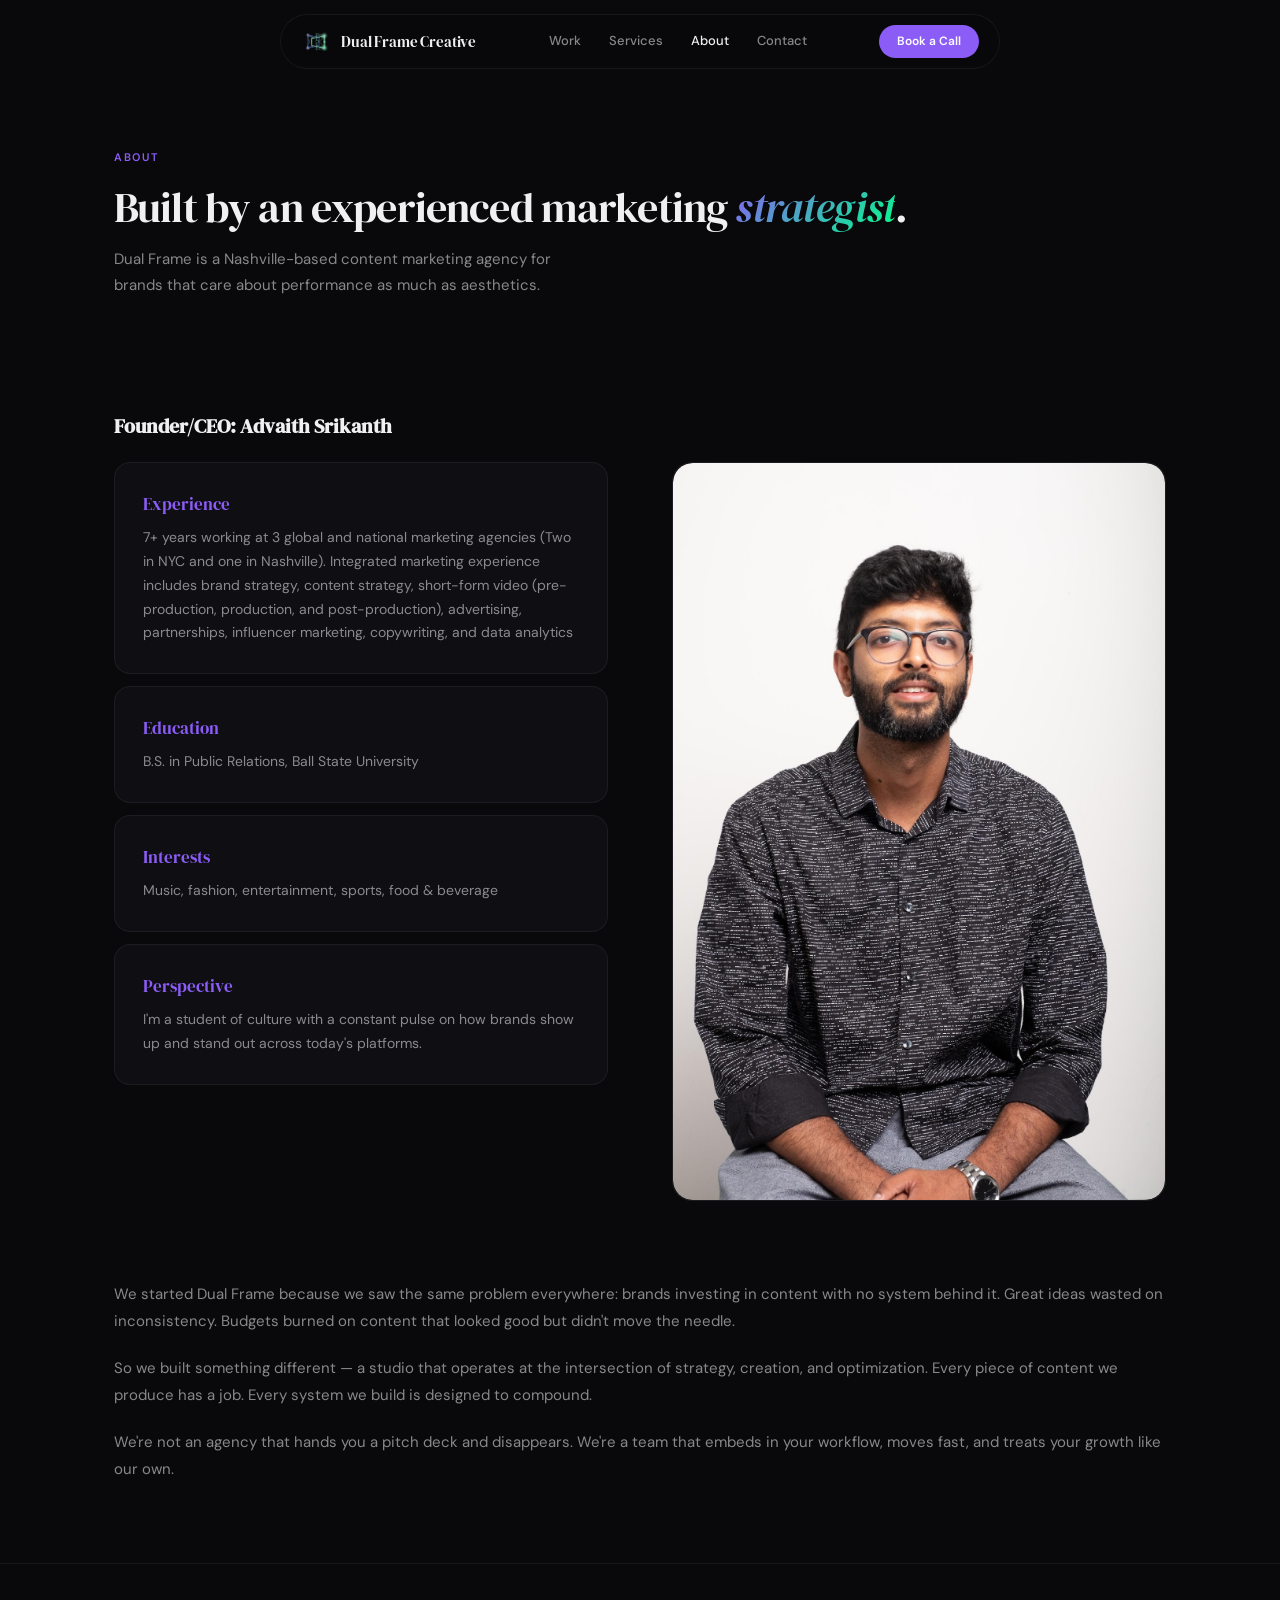
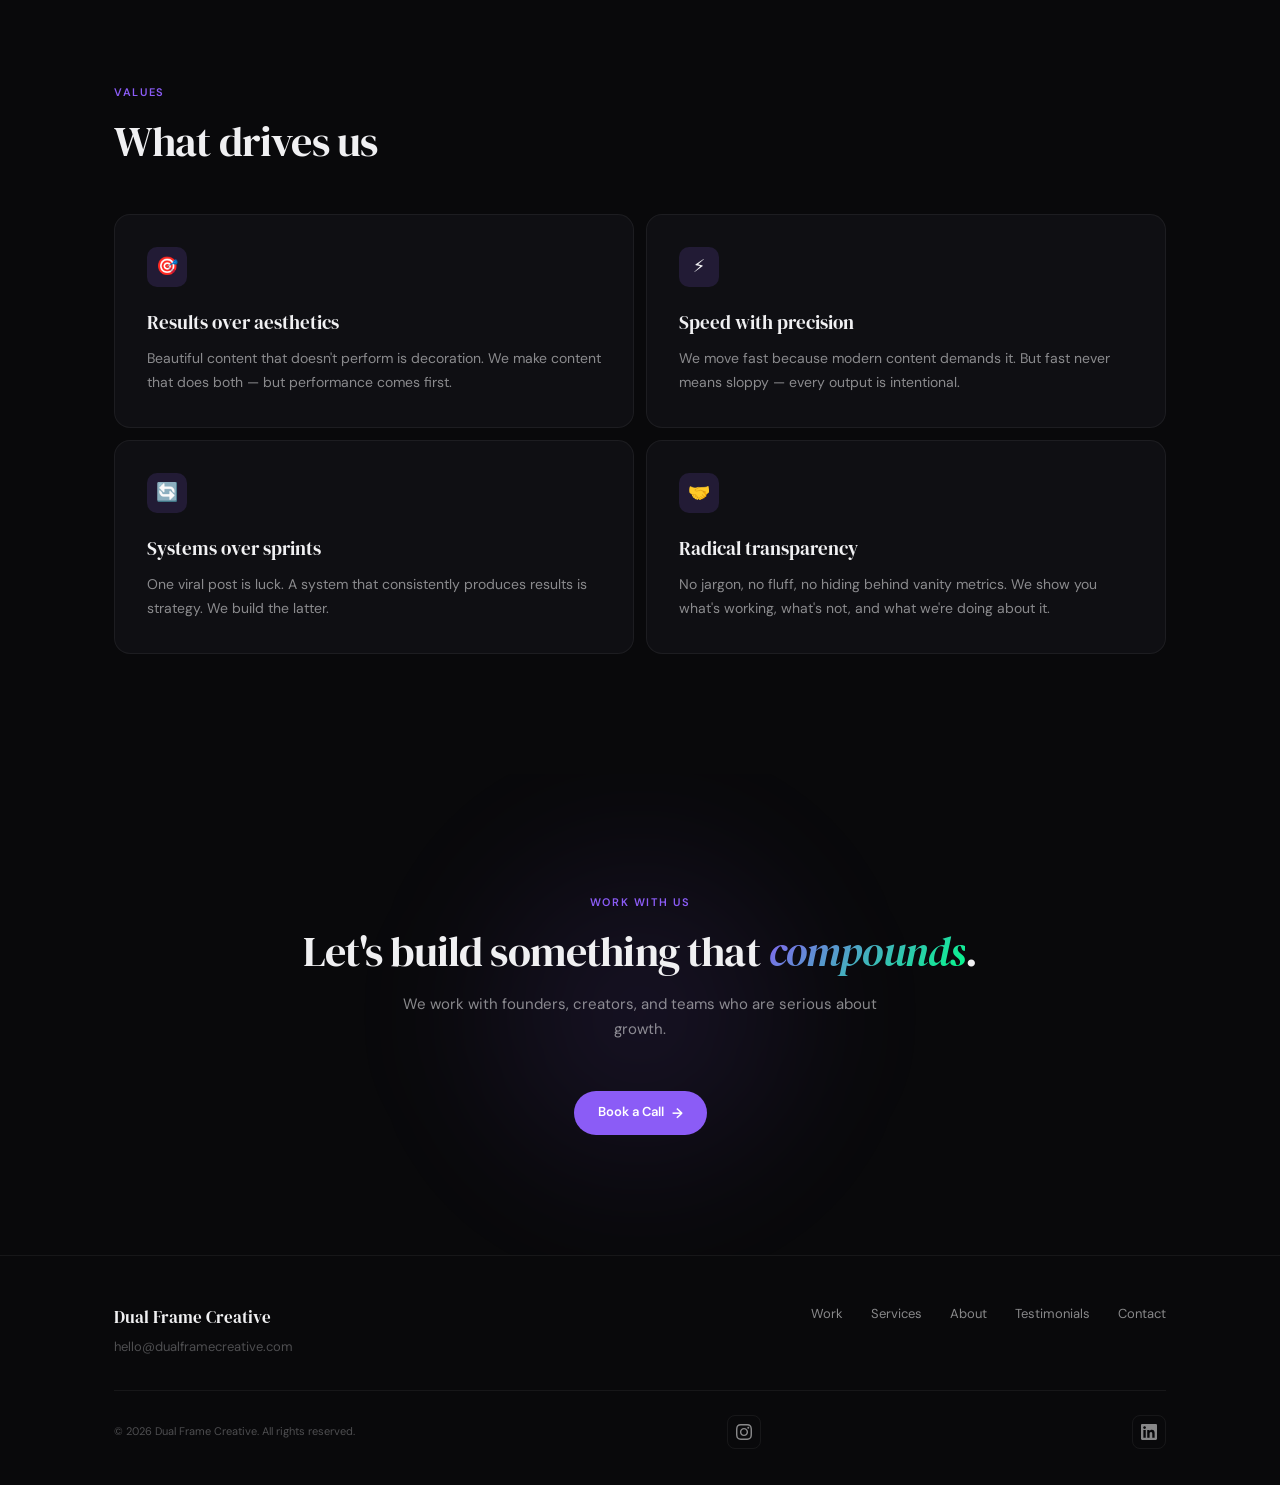
==== commit 3300a5aa: "SEO overhaul: titles, canonical links, schema markup, sitemap - Descriptive page titles for better s" ====
--- a/about.html
+++ b/about.html
@@ -3,17 +3,64 @@
   <head>
     <meta charset="UTF-8" />
     <meta name="viewport" content="width=device-width, initial-scale=1.0" />
-    <title>About — Dual Frame Creative</title>
-    <meta name="description" content="Meet Dual Frame Creative. A content marketing studio built for modern brands who want results, not just reach." />
+    <title>About — Nashville Content Marketing Agency | Dual Frame Creative</title>
+    <meta name="description" content="Meet Dual Frame Creative. A content marketing agency built for modern brands who want results, not just reach." />
     <meta property="og:title" content="About — Dual Frame Creative" />
-    <meta property="og:description" content="Meet Dual Frame Creative. A content marketing studio built for modern brands who want results, not just reach." />
+    <meta property="og:description" content="Meet Dual Frame Creative. A content marketing agency built for modern brands who want results, not just reach." />
     <meta property="og:type" content="website" />
     <meta property="og:image" content="https://www.dualframecreative.com/vaith_logo.PNG" />
     <meta name="twitter:card" content="summary_large_image" />
     <meta name="twitter:title" content="About — Dual Frame Creative" />
-    <meta name="twitter:description" content="Meet Dual Frame Creative. A content marketing studio built for modern brands who want results, not just reach." />
+    <meta name="twitter:description" content="Meet Dual Frame Creative. A content marketing agency built for modern brands who want results, not just reach." />
     <meta name="twitter:image" content="https://www.dualframecreative.com/vaith_logo.PNG" />
+    <link rel="canonical" href="https://www.dualframecreative.com/about.html">
+    <meta property="og:url" content="https://www.dualframecreative.com/about.html">
     <link rel="icon" type="image/png" href="logo_png_2.png">
+    <script type="application/ld+json">
+    {
+      "@context": "https://schema.org",
+      "@graph": [
+        {
+          "@type": "Organization",
+          "name": "Dual Frame Creative",
+          "url": "https://www.dualframecreative.com",
+          "logo": "https://www.dualframecreative.com/vaith_logo.PNG",
+          "sameAs": [
+            "https://instagram.com/dual_frame_creative",
+            "https://www.linkedin.com/in/advaith-srikanth-42453bb2"
+          ],
+          "email": "hello@dualframecreative.com",
+          "founder": {
+            "@type": "Person",
+            "name": "Advaith Srikanth"
+          },
+          "description": "Nashville-based content marketing agency helping modern brands turn attention into momentum through strategy, short-form video, and execution built to compound."
+        },
+        {
+          "@type": "LocalBusiness",
+          "name": "Dual Frame Creative",
+          "description": "Content marketing agency for modern brands who want results, not just reach.",
+          "url": "https://www.dualframecreative.com",
+          "email": "hello@dualframecreative.com",
+          "address": {
+            "@type": "PostalAddress",
+            "addressLocality": "Nashville",
+            "addressRegion": "TN",
+            "addressCountry": "US"
+          },
+          "founder": {
+            "@type": "Person",
+            "name": "Advaith Srikanth",
+            "jobTitle": "Founder/CEO",
+            "alumniOf": {
+              "@type": "CollegeOrUniversity",
+              "name": "Ball State University"
+            }
+          }
+        }
+      ]
+    }
+    </script>
     <link rel="preconnect" href="https://fonts.googleapis.com">
     <link rel="preconnect" href="https://fonts.gstatic.com" crossorigin>
     <link href="https://fonts.googleapis.com/css2?family=DM+Serif+Display:ital@0;1&family=DM+Sans:ital,wght@0,300;0,400;0,500;0,600;0,700;1,400&display=swap" rel="stylesheet">
@@ -116,7 +163,7 @@
   <body>
     <nav class="nav">
       <div class="nav-inner">
-        <a class="brand" href="index.html"><img class="brand-mark" src="logo_png_2.png" alt="Dual Frame Creative">Dual Frame Creative</a>
+        <a class="brand" href="index.html"><img class="brand-mark" src="logo_png_2.png" alt="Dual Frame Creative" width="30" height="30">Dual Frame Creative</a>
         <div class="nav-links">
           <a href="work.html">Work</a>
           <a href="services.html">Services</a>
@@ -162,7 +209,7 @@
             </div>
           </div>
           <div class="story-visual fade-in d4">
-            <img src="founder-photo.png" alt="Founder" style="width:100%; height:100%; object-fit:cover; border-radius:20px;">
+            <img src="founder-photo.png" alt="Advaith Srikanth, Founder and CEO of Dual Frame Creative" width="500" height="500" style="width:100%; height:100%; object-fit:cover; border-radius:20px;">
           </div>
         </div>
 
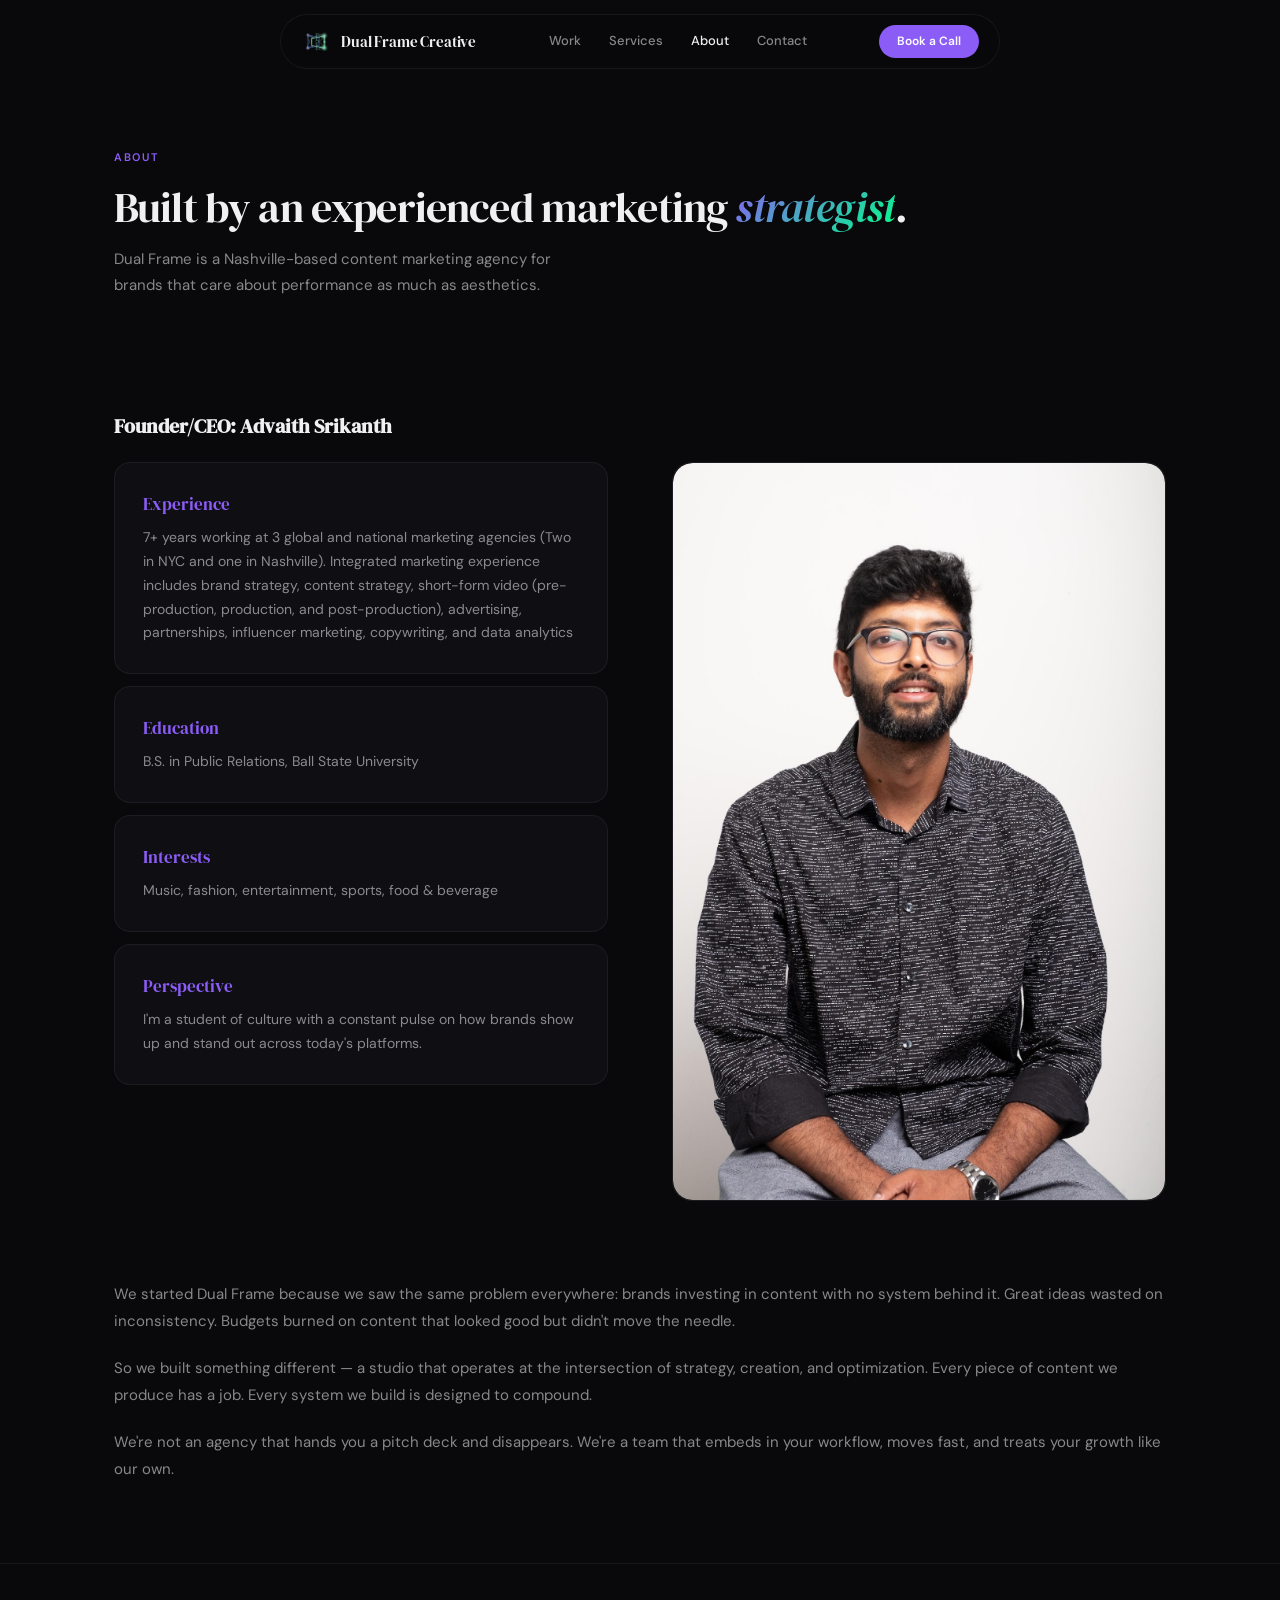
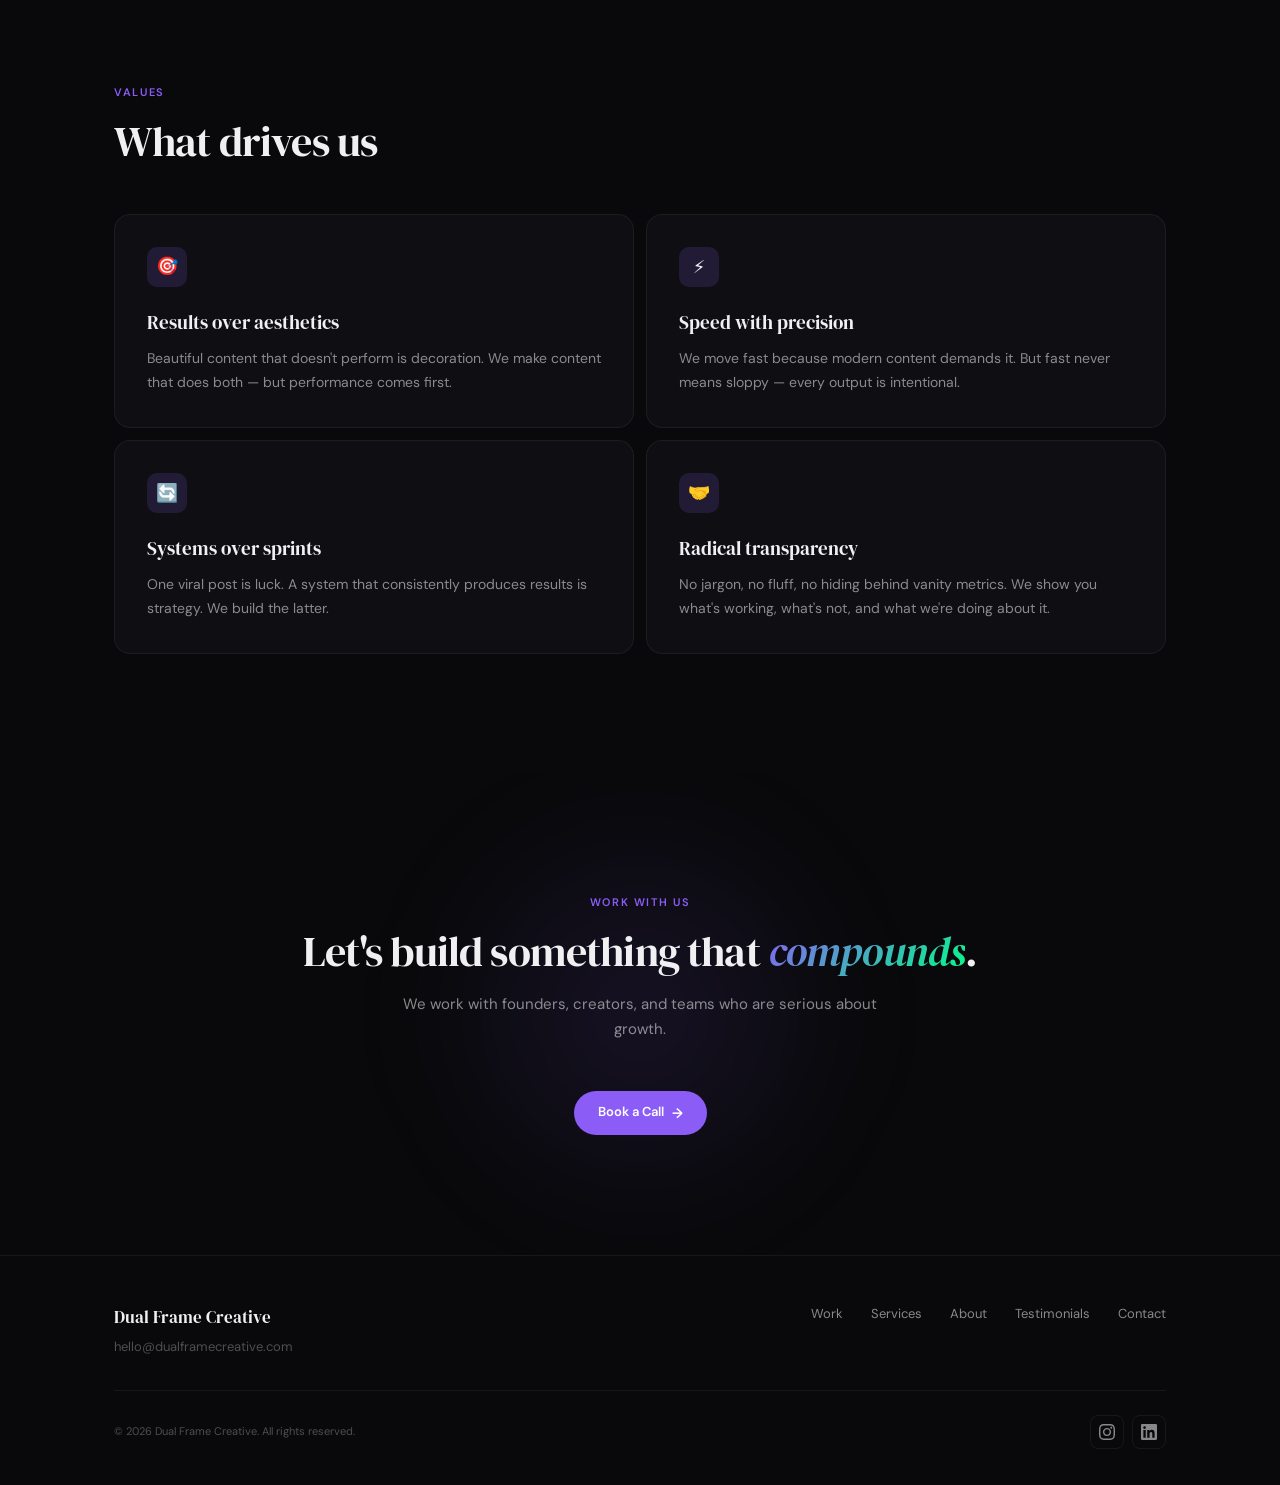
==== commit ccc89be3: "Group footer social icons together to remove spacing gap Co-Authored-By: Claude Opus 4.6 <noreply@an" ====
--- a/about.html
+++ b/about.html
@@ -276,12 +276,14 @@
         </div>
         <div class="footer-bottom">
           <div class="footer-copy">&copy; 2026 Dual Frame Creative. All rights reserved.</div>
-          <a class="social-link" href="https://instagram.com/dual_frame_creative" target="_blank" aria-label="Instagram">
-            <svg width="16" height="16" fill="currentColor" viewBox="0 0 24 24"><path d="M12 2.163c3.204 0 3.584.012 4.85.07 3.252.148 4.771 1.691 4.919 4.919.058 1.265.069 1.645.069 4.849 0 3.205-.012 3.584-.069 4.849-.149 3.225-1.664 4.771-4.919 4.919-1.266.058-1.644.07-4.85.07-3.204 0-3.584-.012-4.849-.07-3.26-.149-4.771-1.699-4.919-4.92-.058-1.265-.07-1.644-.07-4.849 0-3.204.013-3.583.07-4.849.149-3.227 1.664-4.771 4.919-4.919 1.266-.057 1.645-.069 4.849-.069zm0-2.163c-3.259 0-3.667.014-4.947.072-4.358.2-6.78 2.618-6.98 6.98-.059 1.281-.073 1.689-.073 4.948 0 3.259.014 3.668.072 4.948.2 4.358 2.618 6.78 6.98 6.98 1.281.058 1.689.072 4.948.072 3.259 0 3.668-.014 4.948-.072 4.354-.2 6.782-2.618 6.979-6.98.059-1.28.073-1.689.073-4.948 0-3.259-.014-3.667-.072-4.947-.196-4.354-2.617-6.78-6.979-6.98-1.281-.059-1.69-.073-4.949-.073zm0 5.838c-3.403 0-6.162 2.759-6.162 6.162s2.759 6.163 6.162 6.163 6.162-2.759 6.162-6.163c0-3.403-2.759-6.162-6.162-6.162zm0 10.162c-2.209 0-4-1.79-4-4 0-2.209 1.791-4 4-4s4 1.791 4 4c0 2.21-1.791 4-4 4zm6.406-11.845c-.796 0-1.441.645-1.441 1.44s.645 1.44 1.441 1.44c.795 0 1.439-.645 1.439-1.44s-.644-1.44-1.439-1.44z"/></svg>
-          </a>
-          <a class="social-link" href="https://www.linkedin.com/in/advaith-srikanth-42453bb2" target="_blank" aria-label="LinkedIn">
-            <svg width="16" height="16" fill="currentColor" viewBox="0 0 24 24"><path d="M20.447 20.452h-3.554v-5.569c0-1.328-.027-3.037-1.852-3.037-1.853 0-2.136 1.445-2.136 2.939v5.667H9.351V9h3.414v1.561h.046c.477-.9 1.637-1.85 3.37-1.85 3.601 0 4.267 2.37 4.267 5.455v6.286zM5.337 7.433c-1.144 0-2.063-.926-2.063-2.065 0-1.138.92-2.063 2.063-2.063 1.14 0 2.064.925 2.064 2.063 0 1.139-.925 2.065-2.064 2.065zm1.782 13.019H3.555V9h3.564v11.452zM22.225 0H1.771C.792 0 0 .774 0 1.729v20.542C0 23.227.792 24 1.771 24h20.451C23.2 24 24 23.227 24 22.271V1.729C24 .774 23.2 0 22.222 0h.003z"/></svg>
-          </a>
+          <div style="display:flex; gap:8px;">
+            <a class="social-link" href="https://instagram.com/dual_frame_creative" target="_blank" aria-label="Instagram">
+              <svg width="16" height="16" fill="currentColor" viewBox="0 0 24 24"><path d="M12 2.163c3.204 0 3.584.012 4.85.07 3.252.148 4.771 1.691 4.919 4.919.058 1.265.069 1.645.069 4.849 0 3.205-.012 3.584-.069 4.849-.149 3.225-1.664 4.771-4.919 4.919-1.266.058-1.644.07-4.85.07-3.204 0-3.584-.012-4.849-.07-3.26-.149-4.771-1.699-4.919-4.92-.058-1.265-.07-1.644-.07-4.849 0-3.204.013-3.583.07-4.849.149-3.227 1.664-4.771 4.919-4.919 1.266-.057 1.645-.069 4.849-.069zm0-2.163c-3.259 0-3.667.014-4.947.072-4.358.2-6.78 2.618-6.98 6.98-.059 1.281-.073 1.689-.073 4.948 0 3.259.014 3.668.072 4.948.2 4.358 2.618 6.78 6.98 6.98 1.281.058 1.689.072 4.948.072 3.259 0 3.668-.014 4.948-.072 4.354-.2 6.782-2.618 6.979-6.98.059-1.28.073-1.689.073-4.948 0-3.259-.014-3.667-.072-4.947-.196-4.354-2.617-6.78-6.979-6.98-1.281-.059-1.69-.073-4.949-.073zm0 5.838c-3.403 0-6.162 2.759-6.162 6.162s2.759 6.163 6.162 6.163 6.162-2.759 6.162-6.163c0-3.403-2.759-6.162-6.162-6.162zm0 10.162c-2.209 0-4-1.79-4-4 0-2.209 1.791-4 4-4s4 1.791 4 4c0 2.21-1.791 4-4 4zm6.406-11.845c-.796 0-1.441.645-1.441 1.44s.645 1.44 1.441 1.44c.795 0 1.439-.645 1.439-1.44s-.644-1.44-1.439-1.44z"/></svg>
+            </a>
+            <a class="social-link" href="https://www.linkedin.com/in/advaith-srikanth-42453bb2" target="_blank" aria-label="LinkedIn">
+              <svg width="16" height="16" fill="currentColor" viewBox="0 0 24 24"><path d="M20.447 20.452h-3.554v-5.569c0-1.328-.027-3.037-1.852-3.037-1.853 0-2.136 1.445-2.136 2.939v5.667H9.351V9h3.414v1.561h.046c.477-.9 1.637-1.85 3.37-1.85 3.601 0 4.267 2.37 4.267 5.455v6.286zM5.337 7.433c-1.144 0-2.063-.926-2.063-2.065 0-1.138.92-2.063 2.063-2.063 1.14 0 2.064.925 2.064 2.063 0 1.139-.925 2.065-2.064 2.065zm1.782 13.019H3.555V9h3.564v11.452zM22.225 0H1.771C.792 0 0 .774 0 1.729v20.542C0 23.227.792 24 1.771 24h20.451C23.2 24 24 23.227 24 22.271V1.729C24 .774 23.2 0 22.222 0h.003z"/></svg>
+            </a>
+          </div>
         </div>
       </div>
     </footer>
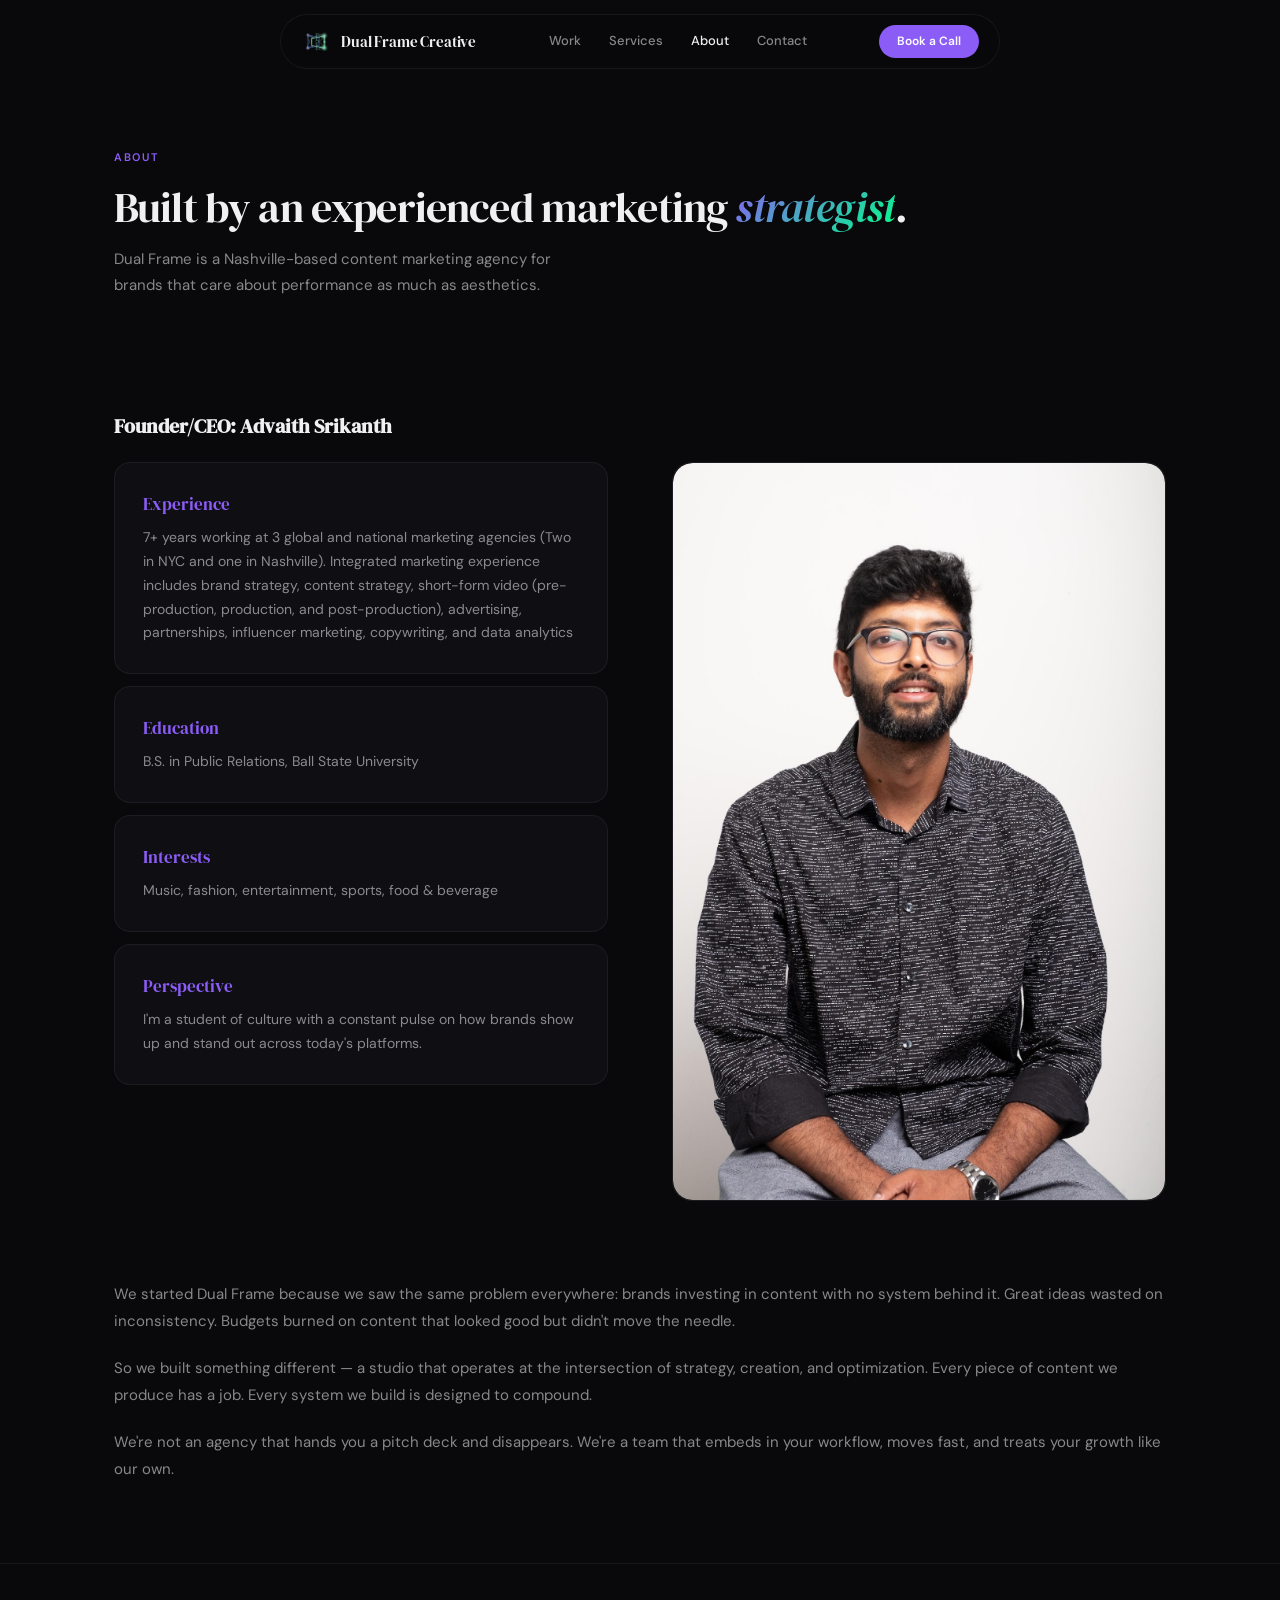
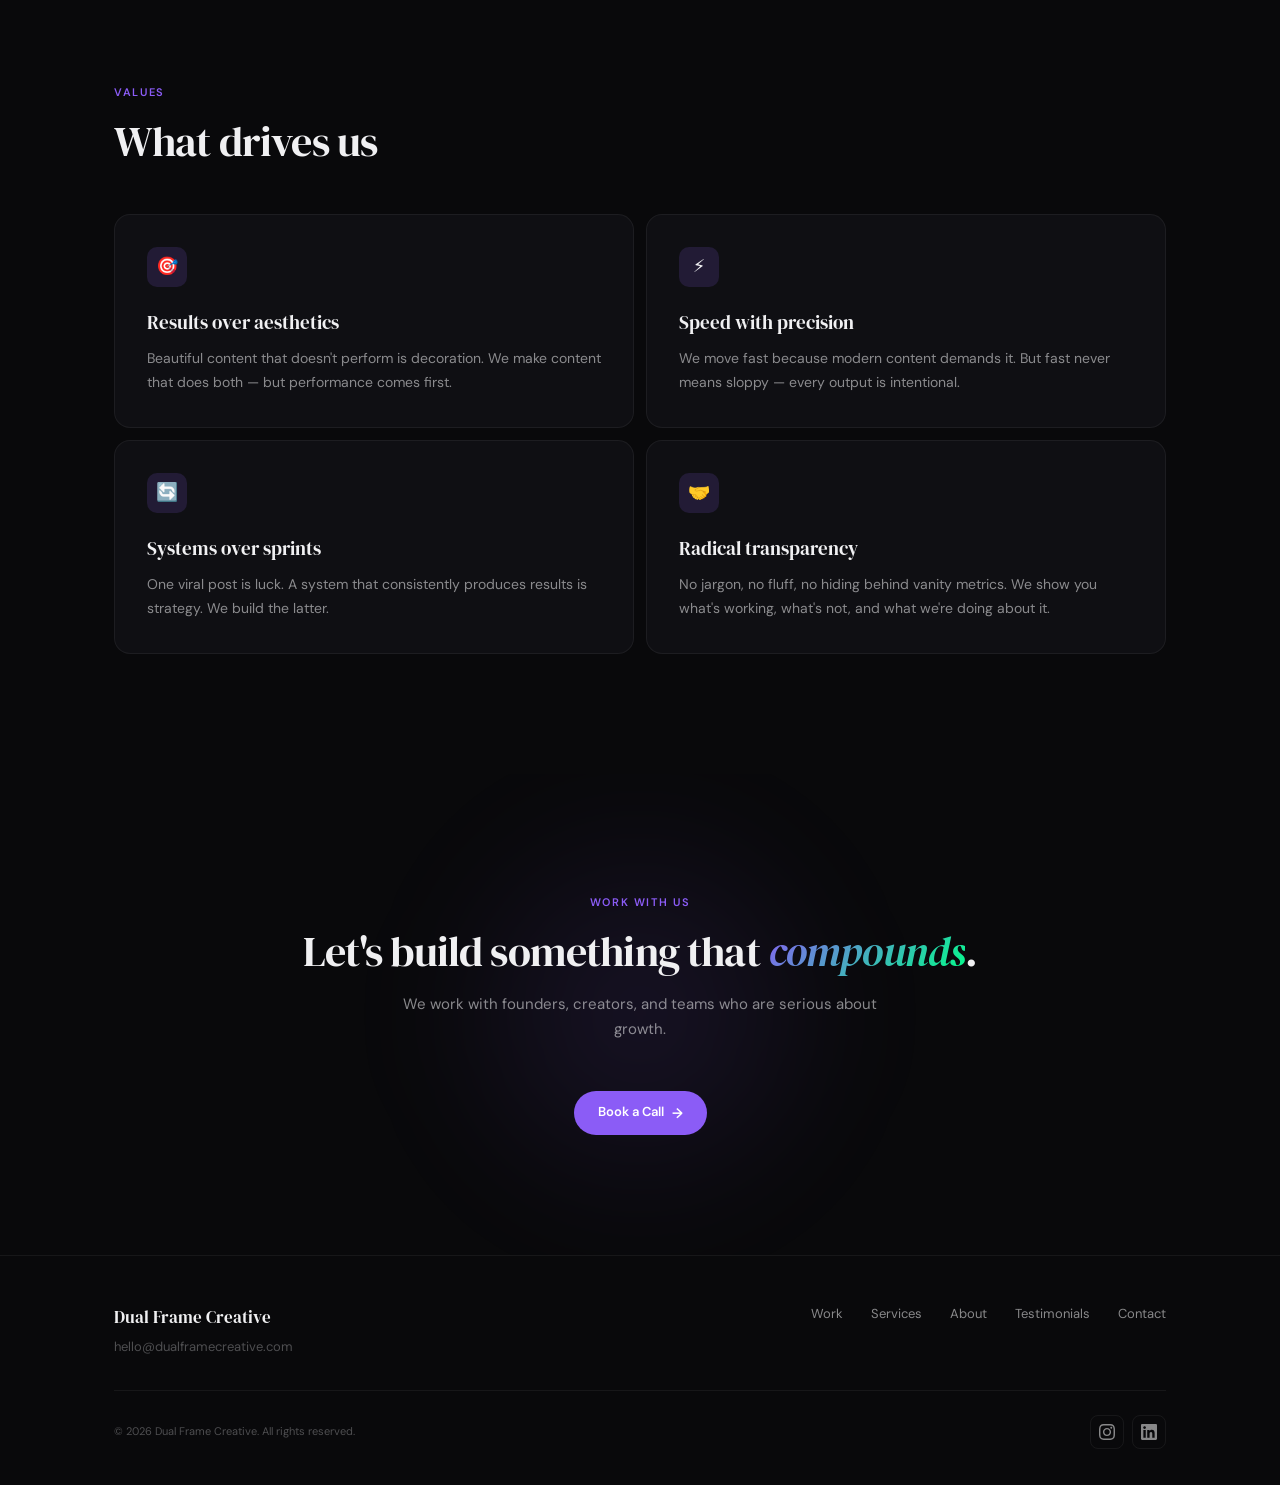
==== commit b910b4c8: "Add proper favicons for Google search results Generated square favicon.ico (16/32/48px), favicon-48." ====
--- a/about.html
+++ b/about.html
@@ -15,7 +15,10 @@
     <meta name="twitter:image" content="https://www.dualframecreative.com/vaith_logo.PNG" />
     <link rel="canonical" href="https://www.dualframecreative.com/about.html">
     <meta property="og:url" content="https://www.dualframecreative.com/about.html">
-    <link rel="icon" type="image/png" href="logo_png_2.png">
+    <link rel="icon" type="image/png" sizes="48x48" href="/favicon-48.png">
+    <link rel="icon" type="image/png" sizes="32x32" href="/favicon-32.png">
+    <link rel="icon" href="/favicon.ico" sizes="any">
+    <link rel="apple-touch-icon" href="/apple-touch-icon.png">
     <script type="application/ld+json">
     {
       "@context": "https://schema.org",
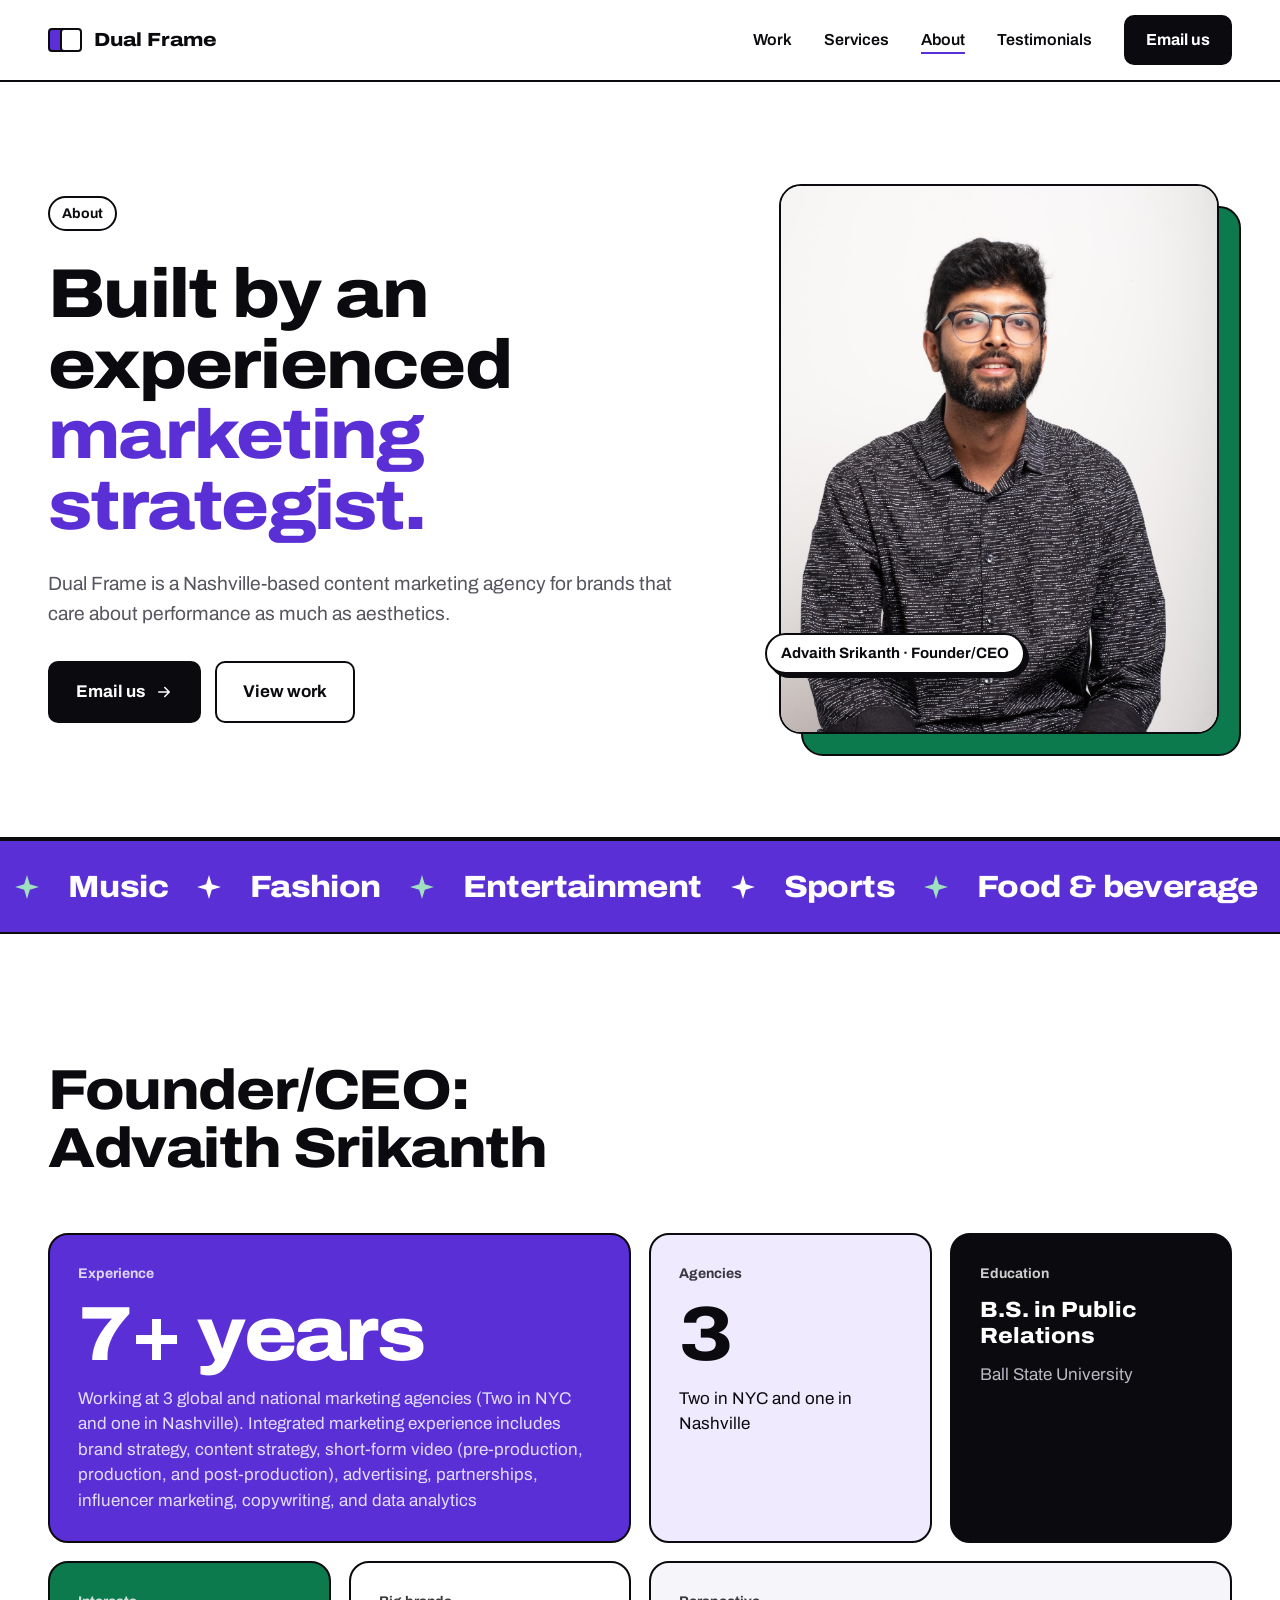
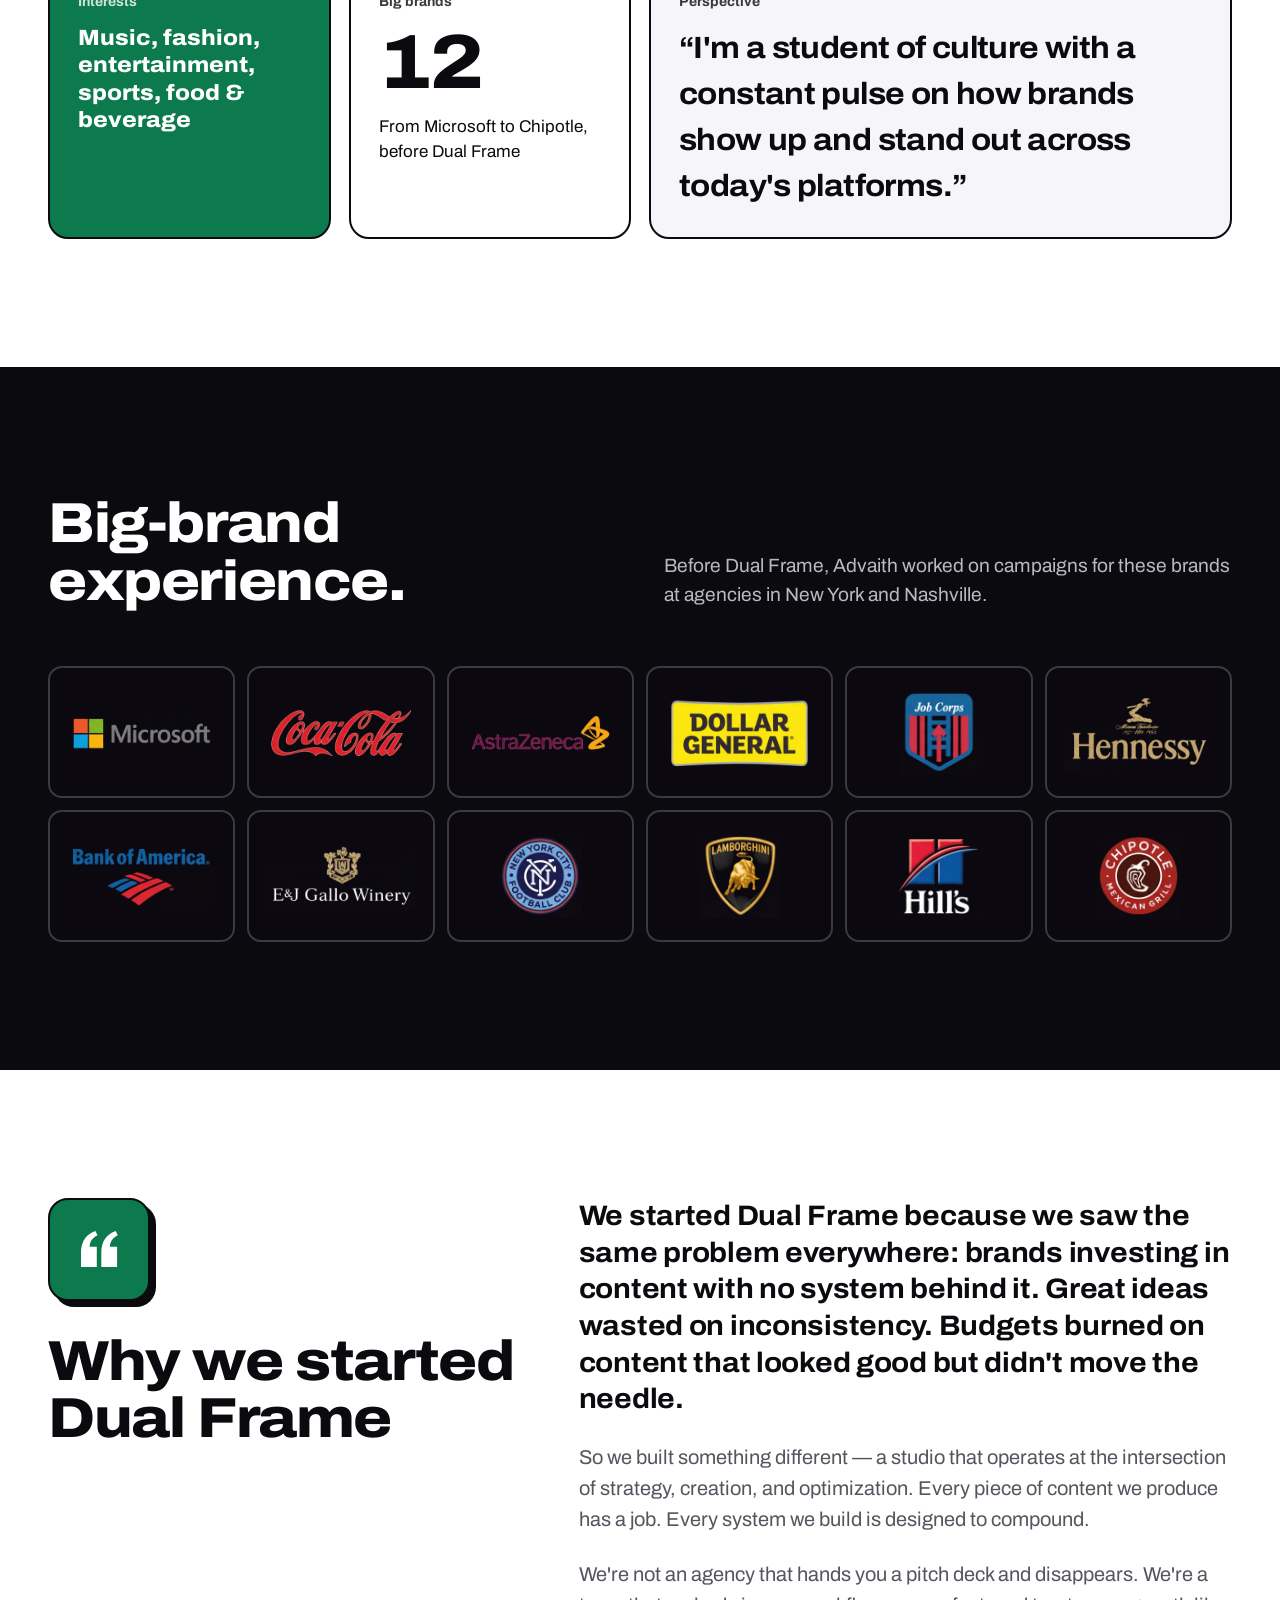
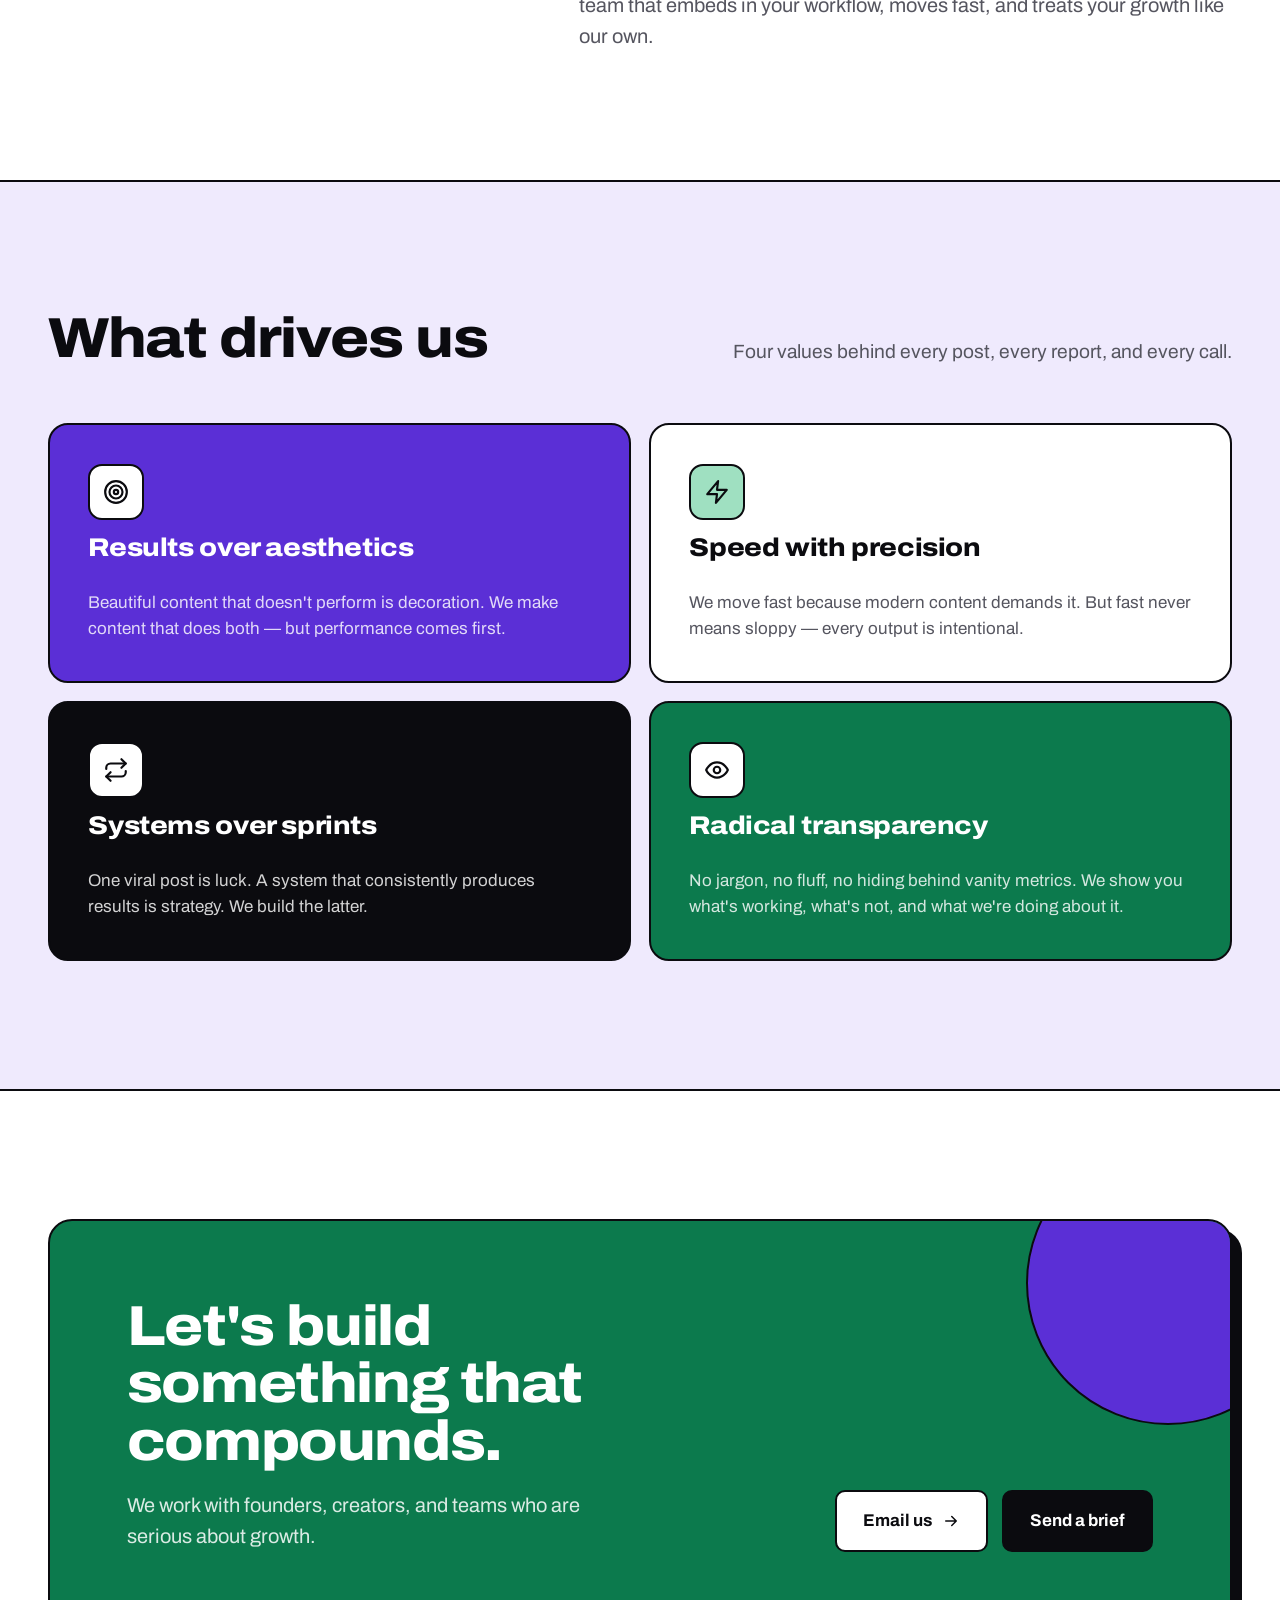
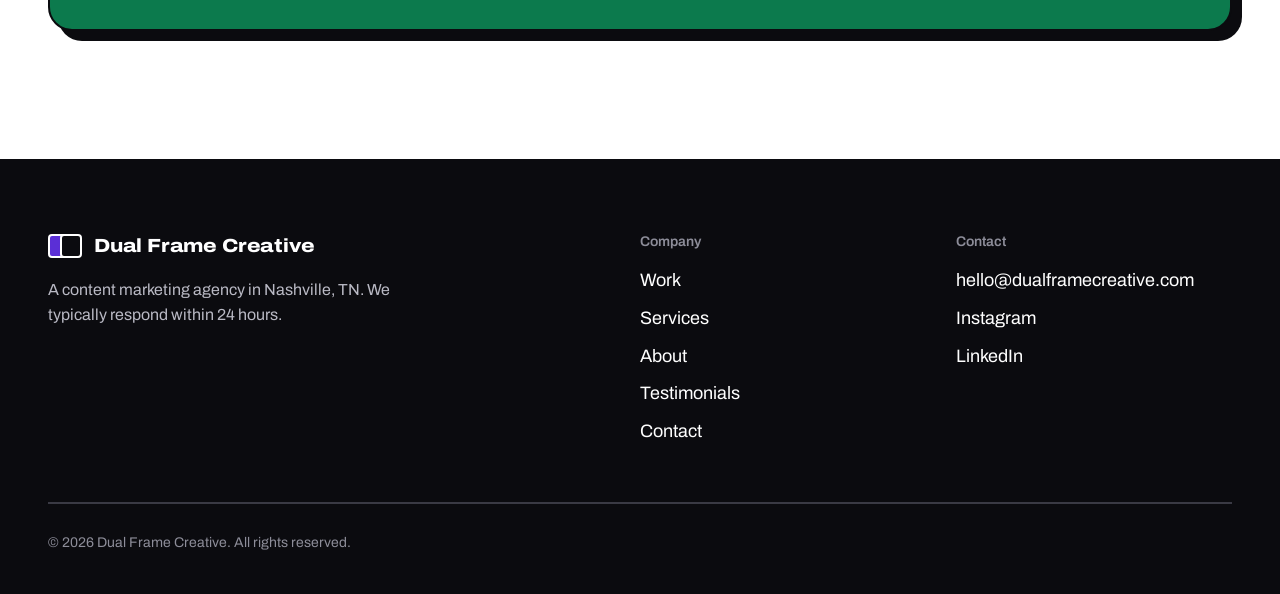
==== commit 32674511: "Redesign all six pages with a shared stylesheet and script Replace the per-page styles with one site" ====
--- a/about.html
+++ b/about.html
@@ -64,231 +64,179 @@
       ]
     }
     </script>
-    <link rel="preconnect" href="https://fonts.googleapis.com">
-    <link rel="preconnect" href="https://fonts.gstatic.com" crossorigin>
-    <link href="https://fonts.googleapis.com/css2?family=DM+Serif+Display:ital@0;1&family=DM+Sans:ital,wght@0,300;0,400;0,500;0,600;0,700;1,400&display=swap" rel="stylesheet">
-    <style>
-      :root {
-        --bg: #09090b; --surface: #0f0f13; --surface2: #141419;
-        --text: #f0f0f2; --muted: rgba(240, 240, 242, 0.55); --muted2: rgba(240, 240, 242, 0.3);
-        --border: rgba(255, 255, 255, 0.06); --border-hover: rgba(255, 255, 255, 0.12);
-        --purple: #8b5cf6; --purple-soft: rgba(139, 92, 246, 0.15);
-        --green: #00ff88; --green-soft: rgba(0, 255, 136, 0.08);
-        --serif: 'DM Serif Display', Georgia, serif; --sans: 'DM Sans', system-ui, -apple-system, sans-serif;
-      }
-      *, *::before, *::after { box-sizing: border-box; margin: 0; padding: 0; }
-      html { scroll-behavior: smooth; color-scheme: dark; }
-      body { background: var(--bg); color: var(--text); font-family: var(--sans); font-weight: 400; line-height: 1.6; -webkit-font-smoothing: antialiased; overflow-x: hidden; }
-      .container { max-width: 1100px; margin: 0 auto; padding: 0 24px; }
-      a { text-decoration: none; color: inherit; }
-      .fade-in { opacity: 0; transform: translateY(20px); animation: fadeUp 0.7s ease forwards; }
-      .fade-in.d1 { animation-delay: 0.1s; } .fade-in.d2 { animation-delay: 0.2s; } .fade-in.d3 { animation-delay: 0.3s; }
-      .fade-in.d4 { animation-delay: 0.4s; } .fade-in.d5 { animation-delay: 0.5s; } .fade-in.d6 { animation-delay: 0.6s; }
-      @keyframes fadeUp { to { opacity: 1; transform: translateY(0); } }
-
-      .nav { position: sticky; top: 0; z-index: 100; padding: 10px 16px 0; }
-      @media (min-width: 768px) { .nav { padding: 14px 24px 0; } }
-      .nav-inner { display: flex; align-items: center; justify-content: space-between; padding: 10px 20px; max-width: 720px; margin: 0 auto; border-radius: 100px; border: 1px solid var(--border); background: rgba(9, 9, 11, 0.7); backdrop-filter: blur(20px); -webkit-backdrop-filter: blur(20px); }
-      .brand { display: flex; align-items: center; gap: 10px; font-family: var(--serif); font-size: 13px; color: var(--text); letter-spacing: -0.01em; white-space: nowrap; }
-      @media (min-width: 768px) { .brand { font-size: 15px; } }
-      .brand-mark { width: 30px; height: 30px; border-radius: 8px; object-fit: contain; }
-      .nav-links { display: none; gap: 28px; }
-      @media (min-width: 768px) { .nav-links { display: flex; } }
-      .nav-links a { color: var(--muted); font-size: 13px; font-weight: 500; transition: color 0.2s; }
-      .nav-links a:hover, .nav-links a.active { color: var(--text); }
-      .nav-cta { padding: 7px 18px; border-radius: 100px; background: var(--purple); color: #fff; font-size: 12px; font-weight: 600; transition: all 0.2s; border: none; cursor: pointer; white-space: nowrap; }
-      .nav-cta:hover { box-shadow: 0 0 20px rgba(139, 92, 246, 0.35); }
-
-      .page-header { padding: 64px 0 48px; }
-      @media (min-width: 768px) { .page-header { padding: 80px 0 64px; } }
-      .section-tag { font-size: 11px; font-weight: 600; letter-spacing: 0.15em; text-transform: uppercase; color: var(--purple); margin-bottom: 16px; }
-      .section-title { font-family: var(--serif); font-weight: 400; font-size: clamp(28px, 4.5vw, 42px); letter-spacing: -0.02em; line-height: 1.15; margin-bottom: 16px; }
-      .section-desc { color: var(--muted); font-size: 15px; line-height: 1.7; max-width: 480px; margin-bottom: 48px; }
-      .grad-text { font-family: var(--serif); font-style: italic; background: linear-gradient(135deg, var(--purple), var(--green)); -webkit-background-clip: text; background-clip: text; color: transparent; }
-
-      /* STORY */
-      .story-grid { display: grid; grid-template-columns: 1fr; gap: 48px; margin-bottom: 80px; }
-      .story-grid .story-visual { order: -1; }
-      @media (min-width: 768px) { .story-grid { grid-template-columns: 1fr 1fr; gap: 64px; } .story-grid .story-visual { order: 0; } }
-      .story-text p { color: var(--muted); font-size: 15px; line-height: 1.8; margin-bottom: 20px; }
-      .story-text p:last-child { margin-bottom: 0; }
-      .story-visual { border-radius: 20px; border: 1px solid var(--border); background: var(--surface); min-height: 300px; display: flex; align-items: center; justify-content: center; position: relative; overflow: hidden; }
-      .story-visual-glow { position: absolute; width: 200px; height: 200px; border-radius: 50%; background: radial-gradient(circle, rgba(139,92,246,0.15) 0%, transparent 70%); filter: blur(40px); }
-      .story-visual span { font-size: 10px; letter-spacing: 0.15em; text-transform: uppercase; color: var(--muted2); position: relative; z-index: 1; }
-
-      /* VALUES */
-      .values-section { padding: 80px 0; border-top: 1px solid var(--border); }
-      @media (min-width: 768px) { .values-section { padding: 120px 0; } }
-      .values-grid { display: grid; grid-template-columns: 1fr; gap: 12px; }
-      @media (min-width: 640px) { .values-grid { grid-template-columns: 1fr 1fr; } }
-      .value-card { padding: 32px; border-radius: 16px; border: 1px solid var(--border); background: var(--surface); }
-      .value-card h3 { font-family: var(--serif); font-weight: 400; font-size: 19px; margin-bottom: 10px; }
-      .value-card p { color: var(--muted); font-size: 14px; line-height: 1.7; }
-      .value-icon { width: 40px; height: 40px; border-radius: 10px; background: var(--purple-soft); display: flex; align-items: center; justify-content: center; margin-bottom: 20px; font-size: 18px; }
-
-      /* STATS */
-      .stats-row { display: grid; grid-template-columns: 1fr 1fr; gap: 12px; margin-bottom: 80px; }
-      @media (min-width: 640px) { .stats-row { grid-template-columns: 1fr 1fr 1fr 1fr; } }
-      .stat-card { padding: 28px; border-radius: 16px; border: 1px solid var(--border); background: var(--surface); text-align: center; }
-      .stat-num { font-family: var(--serif); font-size: 32px; background: linear-gradient(135deg, var(--purple), var(--green)); -webkit-background-clip: text; background-clip: text; color: transparent; margin-bottom: 4px; }
-      .stat-label { color: var(--muted); font-size: 12px; font-weight: 500; }
-
-      /* CTA */
-      .final-cta { text-align: center; position: relative; overflow: hidden; padding: 80px 0; }
-      @media (min-width: 768px) { .final-cta { padding: 120px 0; } }
-      .cta-orb { position: absolute; top: 50%; left: 50%; transform: translate(-50%, -50%); width: 500px; height: 500px; border-radius: 50%; background: radial-gradient(circle, rgba(139,92,246,0.12) 0%, transparent 65%); filter: blur(50px); pointer-events: none; }
-      .final-cta .section-title, .final-cta .section-desc, .final-cta .section-tag, .final-cta .hero-actions { position: relative; z-index: 2; }
-      .section-title.center { text-align: center; } .section-desc.center { text-align: center; margin-left: auto; margin-right: auto; } .section-tag.center { text-align: center; }
-      .hero-actions { display: flex; gap: 10px; flex-wrap: wrap; }
-      .btn { display: inline-flex; align-items: center; gap: 8px; padding: 11px 24px; border-radius: 100px; font-size: 13px; font-weight: 600; font-family: var(--sans); cursor: pointer; transition: all 0.25s ease; border: none; }
-      .btn-primary { background: var(--purple); color: #fff; }
-      .btn-primary:hover { box-shadow: 0 0 24px rgba(139,92,246,0.3); transform: translateY(-1px); }
-      .btn-ghost { background: transparent; color: var(--text); border: 1px solid var(--border); }
-      .btn-ghost:hover { border-color: var(--border-hover); background: rgba(255,255,255,0.03); }
-      .btn-arrow { font-size: 14px; transition: transform 0.2s; }
-      .btn:hover .btn-arrow { transform: translateX(2px); }
-
-      .footer { border-top: 1px solid var(--border); padding: 48px 0 36px; }
-      .footer-inner { display: flex; flex-direction: column; gap: 32px; }
-      @media (min-width: 640px) { .footer-inner { flex-direction: row; justify-content: space-between; align-items: flex-start; } }
-      .footer-brand { font-family: var(--serif); font-size: 17px; }
-      .footer-brand span { display: block; color: var(--muted2); font-size: 13px; font-family: var(--sans); font-weight: 400; margin-top: 6px; }
-      .footer-links { display: flex; flex-wrap: wrap; gap: 20px 28px; }
-      .footer-links a { color: var(--muted); font-size: 13px; transition: color 0.2s; }
-      .footer-links a:hover { color: var(--text); }
-      .footer-bottom { display: flex; flex-direction: column; gap: 16px; margin-top: 32px; padding-top: 24px; border-top: 1px solid var(--border); }
-      @media (min-width: 640px) { .footer-bottom { flex-direction: row; justify-content: space-between; align-items: center; } }
-      .footer-copy { color: var(--muted2); font-size: 11px; }
-      .social-link { width: 34px; height: 34px; border-radius: 8px; border: 1px solid var(--border); display: inline-flex; align-items: center; justify-content: center; color: var(--muted); transition: all 0.2s; }
-      .social-link:hover { border-color: var(--border-hover); color: var(--text); }
-    </style>
+    <script>document.documentElement.classList.add('js')</script>
+    <link href="https://fonts.googleapis.com/css2?family=Archivo:wdth,wght@62..125,400..900&display=swap" rel="stylesheet">
+    <link rel="stylesheet" href="/site.css">
+    <meta name="theme-color" content="#09090b">
   </head>
-  <body>
-    <nav class="nav">
-      <div class="nav-inner">
-        <a class="brand" href="index.html"><img class="brand-mark" src="logo_png_2.png" alt="Dual Frame Creative" width="30" height="30">Dual Frame Creative</a>
-        <div class="nav-links">
-          <a href="work.html">Work</a>
-          <a href="services.html">Services</a>
-          <a href="about.html" class="active">About</a>
-          <a href="contact.html">Contact</a>
-        </div>
-        <a class="nav-cta" href="contact.html">Book a Call</a>
-      </div>
-    </nav>
-
-    <main>
-      <div class="container">
-        <div class="page-header">
-          <div class="section-tag fade-in">About</div>
-          <h1 class="section-title fade-in d1">Built by an experienced marketing <em class="grad-text">strategist</em>.</h1>
-          <p class="section-desc fade-in d2">Dual Frame is a Nashville-based content marketing agency for brands that care about performance as much as aesthetics.</p>
-        </div>
-
-        <p class="fade-in d2" style="font-size: 20px; font-weight: 700; margin-bottom: 20px; color: var(--text); font-family: var(--serif);">Founder/CEO: Advaith Srikanth</p>
-
-        <style>
-          .founder-detail { padding: 28px; border-radius: 16px; border: 1px solid var(--border); background: var(--surface); }
-          .founder-detail h4 { font-family: var(--serif); font-weight: 400; font-size: 17px; margin-bottom: 8px; color: var(--purple); }
-          .founder-detail p { color: var(--muted); font-size: 14px; line-height: 1.7; }
-        </style>
-        <div class="story-grid">
-          <div class="founder-details fade-in d3" style="display: flex; flex-direction: column; gap: 12px;">
-            <div class="founder-detail">
-              <h4>Experience</h4>
-              <p>7+ years working at 3 global and national marketing agencies (Two in NYC and one in Nashville). Integrated marketing experience includes brand strategy, content strategy, short-form video (pre-production, production, and post-production), advertising, partnerships, influencer marketing, copywriting, and data analytics</p>
-            </div>
-            <div class="founder-detail">
-              <h4>Education</h4>
-              <p>B.S. in Public Relations, Ball State University</p>
-            </div>
-            <div class="founder-detail">
-              <h4>Interests</h4>
-              <p>Music, fashion, entertainment, sports, food &amp; beverage</p>
-            </div>
-            <div class="founder-detail">
-              <h4>Perspective</h4>
-              <p>I'm a student of culture with a constant pulse on how brands show up and stand out across today's platforms.</p>
-            </div>
-          </div>
-          <div class="story-visual fade-in d4">
-            <img src="founder-photo.png" alt="Advaith Srikanth, Founder and CEO of Dual Frame Creative" width="500" height="500" style="width:100%; height:100%; object-fit:cover; border-radius:20px;">
-          </div>
-        </div>
-
-        <div class="story-text fade-in d3" style="margin-top: 48px; margin-bottom: 80px;">
-          <p>We started Dual Frame because we saw the same problem everywhere: brands investing in content with no system behind it. Great ideas wasted on inconsistency. Budgets burned on content that looked good but didn't move the needle.</p>
-          <p>So we built something different — a studio that operates at the intersection of strategy, creation, and optimization. Every piece of content we produce has a job. Every system we build is designed to compound.</p>
-          <p>We're not an agency that hands you a pitch deck and disappears. We're a team that embeds in your workflow, moves fast, and treats your growth like our own.</p>
-        </div>
-      </div>
-
-      <section class="values-section">
-        <div class="container">
-          <div class="section-tag fade-in">Values</div>
-          <h2 class="section-title fade-in d1" style="margin-bottom: 48px;">What drives us</h2>
-          <div class="values-grid">
-            <div class="value-card fade-in d2">
-              <div class="value-icon">&#x1F3AF;</div>
-              <h3>Results over aesthetics</h3>
-              <p>Beautiful content that doesn't perform is decoration. We make content that does both — but performance comes first.</p>
-            </div>
-            <div class="value-card fade-in d3">
-              <div class="value-icon">&#x26A1;</div>
-              <h3>Speed with precision</h3>
-              <p>We move fast because modern content demands it. But fast never means sloppy — every output is intentional.</p>
-            </div>
-            <div class="value-card fade-in d4">
-              <div class="value-icon">&#x1F504;</div>
-              <h3>Systems over sprints</h3>
-              <p>One viral post is luck. A system that consistently produces results is strategy. We build the latter.</p>
-            </div>
-            <div class="value-card fade-in d5">
-              <div class="value-icon">&#x1F91D;</div>
-              <h3>Radical transparency</h3>
-              <p>No jargon, no fluff, no hiding behind vanity metrics. We show you what's working, what's not, and what we're doing about it.</p>
-            </div>
-          </div>
-        </div>
-      </section>
-
-      <section class="final-cta">
-        <div class="container">
-          <div class="cta-orb"></div>
-          <div class="section-tag center fade-in">Work with us</div>
-          <h2 class="section-title center fade-in d1">Let's build something that <em class="grad-text">compounds</em>.</h2>
-          <p class="section-desc center fade-in d2">We work with founders, creators, and teams who are serious about growth.</p>
-          <div class="hero-actions fade-in d3" style="justify-content: center;">
-            <a class="btn btn-primary" href="contact.html">Book a Call <span class="btn-arrow">&rarr;</span></a>
-          </div>
-        </div>
-      </section>
-    </main>
-
-    <footer class="footer">
-      <div class="container">
-        <div class="footer-inner">
-          <div class="footer-brand">Dual Frame Creative<span>hello@dualframecreative.com</span></div>
-          <div class="footer-links">
-            <a href="work.html">Work</a>
-            <a href="services.html">Services</a>
-            <a href="about.html">About</a>
-            <a href="testimonials.html">Testimonials</a>
-            <a href="contact.html">Contact</a>
-          </div>
-        </div>
-        <div class="footer-bottom">
-          <div class="footer-copy">&copy; 2026 Dual Frame Creative. All rights reserved.</div>
-          <div style="display:flex; gap:8px;">
-            <a class="social-link" href="https://instagram.com/dual_frame_creative" target="_blank" aria-label="Instagram">
-              <svg width="16" height="16" fill="currentColor" viewBox="0 0 24 24"><path d="M12 2.163c3.204 0 3.584.012 4.85.07 3.252.148 4.771 1.691 4.919 4.919.058 1.265.069 1.645.069 4.849 0 3.205-.012 3.584-.069 4.849-.149 3.225-1.664 4.771-4.919 4.919-1.266.058-1.644.07-4.85.07-3.204 0-3.584-.012-4.849-.07-3.26-.149-4.771-1.699-4.919-4.92-.058-1.265-.07-1.644-.07-4.849 0-3.204.013-3.583.07-4.849.149-3.227 1.664-4.771 4.919-4.919 1.266-.057 1.645-.069 4.849-.069zm0-2.163c-3.259 0-3.667.014-4.947.072-4.358.2-6.78 2.618-6.98 6.98-.059 1.281-.073 1.689-.073 4.948 0 3.259.014 3.668.072 4.948.2 4.358 2.618 6.78 6.98 6.98 1.281.058 1.689.072 4.948.072 3.259 0 3.668-.014 4.948-.072 4.354-.2 6.782-2.618 6.979-6.98.059-1.28.073-1.689.073-4.948 0-3.259-.014-3.667-.072-4.947-.196-4.354-2.617-6.78-6.979-6.98-1.281-.059-1.69-.073-4.949-.073zm0 5.838c-3.403 0-6.162 2.759-6.162 6.162s2.759 6.163 6.162 6.163 6.162-2.759 6.162-6.163c0-3.403-2.759-6.162-6.162-6.162zm0 10.162c-2.209 0-4-1.79-4-4 0-2.209 1.791-4 4-4s4 1.791 4 4c0 2.21-1.791 4-4 4zm6.406-11.845c-.796 0-1.441.645-1.441 1.44s.645 1.44 1.441 1.44c.795 0 1.439-.645 1.439-1.44s-.644-1.44-1.439-1.44z"/></svg>
-            </a>
-            <a class="social-link" href="https://www.linkedin.com/in/advaith-srikanth-42453bb2" target="_blank" aria-label="LinkedIn">
-              <svg width="16" height="16" fill="currentColor" viewBox="0 0 24 24"><path d="M20.447 20.452h-3.554v-5.569c0-1.328-.027-3.037-1.852-3.037-1.853 0-2.136 1.445-2.136 2.939v5.667H9.351V9h3.414v1.561h.046c.477-.9 1.637-1.85 3.37-1.85 3.601 0 4.267 2.37 4.267 5.455v6.286zM5.337 7.433c-1.144 0-2.063-.926-2.063-2.065 0-1.138.92-2.063 2.063-2.063 1.14 0 2.064.925 2.064 2.063 0 1.139-.925 2.065-2.064 2.065zm1.782 13.019H3.555V9h3.564v11.452zM22.225 0H1.771C.792 0 0 .774 0 1.729v20.542C0 23.227.792 24 1.771 24h20.451C23.2 24 24 23.227 24 22.271V1.729C24 .774 23.2 0 22.222 0h.003z"/></svg>
-            </a>
-          </div>
-        </div>
-      </div>
-    </footer>
-  </body>
+<body>
+<a class="skip" href="#main">Skip to content</a>
+<header class="nav">
+  <div class="wrap">
+    <a class="brand" href="/"><span class="mark" aria-hidden="true"><span></span><span></span></span>Dual Frame</a>
+    <ul class="nav-links">
+      <li><a href="/work.html">Work</a></li>
+      <li><a href="/services.html">Services</a></li>
+      <li><a href="/about.html" aria-current="page">About</a></li>
+      <li><a href="/testimonials.html">Testimonials</a></li>
+      <li><a class="btn btn-dark" href="mailto:hello@dualframecreative.com">Email us</a></li>
+    </ul>
+    <button class="menu-btn" type="button" aria-expanded="false" aria-controls="menu">Menu</button>
+  </div>
+</header>
+<nav class="menu" id="menu" aria-label="Menu">
+  <a href="/index.html">Home</a>
+  <a href="/work.html">Work</a>
+  <a href="/services.html">Services</a>
+  <a href="/about.html" aria-current="page">About</a>
+  <a href="/testimonials.html">Testimonials</a>
+  <a href="/contact.html">Contact</a>
+  <a class="btn btn-light" href="mailto:hello@dualframecreative.com">Email us</a>
+</nav>
+<main id="main">
+  <section class="page-hero">
+    <div class="wrap hero-split">
+      <div>
+        <span class="tag">About</span>
+        <h1>Built by an experienced <span class="purple">marketing strategist.</span></h1>
+        <p class="lead">Dual Frame is a Nashville-based content marketing agency for brands that care about performance as much as aesthetics.</p>
+        <div class="actions" style="margin-top:32px">
+          <a class="btn btn-dark" href="mailto:hello@dualframecreative.com">Email us <svg viewBox="0 0 24 24" fill="none" stroke="currentColor" stroke-width="2" stroke-linecap="round" stroke-linejoin="round" aria-hidden="true"><path d="M5 12h14M13 6l6 6-6 6"/></svg></a>
+          <a class="btn btn-light" href="/work.html">View work</a>
+        </div>
+      </div>
+      <div class="frames green" style="justify-self:center;width:100%">
+        <img src="/founder-photo.png" alt="Advaith Srikanth, founder of Dual Frame Creative">
+        <span class="tag">Advaith Srikanth · Founder/CEO</span>
+      </div>
+    </div>
+  </section>
+
+  <div class="ticker purple-band" aria-hidden="true"><div class="ticker-track"><span><svg viewBox="0 0 24 24" fill="currentColor" aria-hidden="true"><path d="M12 1l2.6 8.4L23 12l-8.4 2.6L12 23l-2.6-8.4L1 12l8.4-2.6z"/></svg>Music</span><span><svg viewBox="0 0 24 24" fill="currentColor" aria-hidden="true"><path d="M12 1l2.6 8.4L23 12l-8.4 2.6L12 23l-2.6-8.4L1 12l8.4-2.6z"/></svg>Fashion</span><span><svg viewBox="0 0 24 24" fill="currentColor" aria-hidden="true"><path d="M12 1l2.6 8.4L23 12l-8.4 2.6L12 23l-2.6-8.4L1 12l8.4-2.6z"/></svg>Entertainment</span><span><svg viewBox="0 0 24 24" fill="currentColor" aria-hidden="true"><path d="M12 1l2.6 8.4L23 12l-8.4 2.6L12 23l-2.6-8.4L1 12l8.4-2.6z"/></svg>Sports</span><span><svg viewBox="0 0 24 24" fill="currentColor" aria-hidden="true"><path d="M12 1l2.6 8.4L23 12l-8.4 2.6L12 23l-2.6-8.4L1 12l8.4-2.6z"/></svg>Food & beverage</span><span><svg viewBox="0 0 24 24" fill="currentColor" aria-hidden="true"><path d="M12 1l2.6 8.4L23 12l-8.4 2.6L12 23l-2.6-8.4L1 12l8.4-2.6z"/></svg>Music</span><span><svg viewBox="0 0 24 24" fill="currentColor" aria-hidden="true"><path d="M12 1l2.6 8.4L23 12l-8.4 2.6L12 23l-2.6-8.4L1 12l8.4-2.6z"/></svg>Fashion</span><span><svg viewBox="0 0 24 24" fill="currentColor" aria-hidden="true"><path d="M12 1l2.6 8.4L23 12l-8.4 2.6L12 23l-2.6-8.4L1 12l8.4-2.6z"/></svg>Entertainment</span><span><svg viewBox="0 0 24 24" fill="currentColor" aria-hidden="true"><path d="M12 1l2.6 8.4L23 12l-8.4 2.6L12 23l-2.6-8.4L1 12l8.4-2.6z"/></svg>Sports</span><span><svg viewBox="0 0 24 24" fill="currentColor" aria-hidden="true"><path d="M12 1l2.6 8.4L23 12l-8.4 2.6L12 23l-2.6-8.4L1 12l8.4-2.6z"/></svg>Food & beverage</span></div></div>
+
+  <section class="block">
+    <div class="wrap">
+      <div class="head">
+        <h2>Founder/CEO: Advaith Srikanth</h2>
+      </div>
+      <div class="about-bento">
+        <div class="fact wide on-purple dots lift">
+          <small>Experience</small>
+          <div class="num">7+ years</div>
+          <p>Working at 3 global and national marketing agencies (Two in NYC and one in Nashville). Integrated marketing experience includes brand strategy, content strategy, short-form video (pre-production, production, and post-production), advertising, partnerships, influencer marketing, copywriting, and data analytics</p>
+        </div>
+        <div class="fact on-lilac lift">
+          <small>Agencies</small>
+          <div class="num">3</div>
+          <p>Two in NYC and one in Nashville</p>
+        </div>
+        <div class="fact on-black lift">
+          <small>Education</small>
+          <p style="font-size:22px;font-weight:800;font-stretch:108%;line-height:1.2;color:var(--white)">B.S. in Public Relations</p>
+          <p>Ball State University</p>
+        </div>
+        <div class="fact on-green lift">
+          <small>Interests</small>
+          <p style="font-size:22px;font-weight:800;font-stretch:108%;line-height:1.25;color:var(--white)">Music, fashion, entertainment, sports, food &amp; beverage</p>
+        </div>
+        <div class="fact lift">
+          <small>Big brands</small>
+          <div class="num">12</div>
+          <p>From Microsoft to Chipotle, before Dual Frame</p>
+        </div>
+        <div class="fact wide bg-paper lift">
+          <small>Perspective</small>
+          <p class="big-quote" style="font-size:clamp(24px,2.4vw,34px)">“I'm a student of culture with a constant pulse on how brands show up and stand out across today's platforms.”</p>
+        </div>
+      </div>
+    </div>
+  </section>
+
+  <section class="block bg-black">
+    <div class="wrap">
+      <div class="head">
+        <h2>Big-brand experience.</h2>
+        <p class="lead">Before Dual Frame, Advaith worked on campaigns for these brands at agencies in New York and Nashville.</p>
+      </div>
+      <div class="brand-grid">
+        <span><img src="/brands/microsoft.jpg" alt="Microsoft" loading="lazy"></span>
+        <span><img src="/brands/cocacola.jpg" alt="Coca-Cola" loading="lazy"></span>
+        <span><img src="/brands/astrazeneca.jpg" alt="AstraZeneca" loading="lazy"></span>
+        <span><img src="/brands/dollargeneral.jpg" alt="Dollar General" loading="lazy"></span>
+        <span><img src="/brands/jobcorps.jpg" alt="Job Corps" loading="lazy"></span>
+        <span><img src="/brands/hennessy.jpg" alt="Hennessy" loading="lazy"></span>
+        <span><img src="/brands/bankofamerica.jpg" alt="Bank of America" loading="lazy"></span>
+        <span><img src="/brands/ejgallo.jpg" alt="E&amp;J Gallo Winery" loading="lazy"></span>
+        <span><img src="/brands/nycfc.jpg" alt="New York City FC" loading="lazy"></span>
+        <span><img src="/brands/lamborghini.jpg" alt="Lamborghini" loading="lazy"></span>
+        <span><img src="/brands/hills.jpg" alt="Hill's" loading="lazy"></span>
+        <span><img src="/brands/chipotle.jpg" alt="Chipotle" loading="lazy"></span>
+      </div>
+    </div>
+  </section>
+
+  <section class="block">
+    <div class="wrap story">
+      <div>
+        <div class="qmark green" aria-hidden="true"><svg viewBox="0 0 24 24" fill="currentColor" aria-hidden="true"><path d="M4 20v-6.5C4 8.4 6.6 5.3 10.4 4l.9 1.9C9 7 7.9 8.8 7.8 11H11v9H4zm9 0v-6.5c0-5.1 2.6-8.2 6.4-9.5l.9 1.9C18 7 16.9 8.8 16.8 11H20v9h-7z"/></svg></div>
+        <h2 style="margin-top:32px">Why we started Dual Frame</h2>
+      </div>
+      <div class="story-text">
+        <p>We started Dual Frame because we saw the same problem everywhere: brands investing in content with no system behind it. Great ideas wasted on inconsistency. Budgets burned on content that looked good but didn't move the needle.</p>
+        <p>So we built something different — a studio that operates at the intersection of strategy, creation, and optimization. Every piece of content we produce has a job. Every system we build is designed to compound.</p>
+        <p>We're not an agency that hands you a pitch deck and disappears. We're a team that embeds in your workflow, moves fast, and treats your growth like our own.</p>
+      </div>
+    </div>
+  </section>
+
+  <section class="block bg-lilac rule-top rule-bottom">
+    <div class="wrap">
+      <div class="head">
+        <h2>What drives us</h2>
+        <p class="lead">Four values behind every post, every report, and every call.</p>
+      </div>
+      <div class="values">
+        <div class="value on-purple dots lift"><span class="ico"><svg viewBox="0 0 24 24" fill="none" stroke="currentColor" stroke-width="2" stroke-linecap="round" stroke-linejoin="round" aria-hidden="true"><circle cx="12" cy="12" r="10"/><circle cx="12" cy="12" r="6"/><circle cx="12" cy="12" r="2"/></svg></span><h3>Results over aesthetics</h3><p>Beautiful content that doesn't perform is decoration. We make content that does both — but performance comes first.</p></div>
+        <div class="value bg-paper lift" style="background:var(--white)"><span class="ico" style="background:var(--green-soft)"><svg viewBox="0 0 24 24" fill="none" stroke="currentColor" stroke-width="2" stroke-linecap="round" stroke-linejoin="round" aria-hidden="true"><path d="M13 2 3 14h9l-1 8 10-12h-9l1-8z"/></svg></span><h3>Speed with precision</h3><p>We move fast because modern content demands it. But fast never means sloppy — every output is intentional.</p></div>
+        <div class="value on-black lift"><span class="ico"><svg viewBox="0 0 24 24" fill="none" stroke="currentColor" stroke-width="2" stroke-linecap="round" stroke-linejoin="round" aria-hidden="true"><path d="m17 2 4 4-4 4"/><path d="M3 11v-1a4 4 0 0 1 4-4h14"/><path d="m7 22-4-4 4-4"/><path d="M21 13v1a4 4 0 0 1-4 4H3"/></svg></span><h3>Systems over sprints</h3><p>One viral post is luck. A system that consistently produces results is strategy. We build the latter.</p></div>
+        <div class="value on-green lift"><span class="ico"><svg viewBox="0 0 24 24" fill="none" stroke="currentColor" stroke-width="2" stroke-linecap="round" stroke-linejoin="round" aria-hidden="true"><path d="M2 12s3-7 10-7 10 7 10 7-3 7-10 7-10-7-10-7Z"/><circle cx="12" cy="12" r="3"/></svg></span><h3>Radical transparency</h3><p>No jargon, no fluff, no hiding behind vanity metrics. We show you what's working, what's not, and what we're doing about it.</p></div>
+      </div>
+    </div>
+  </section>
+
+  <section class="cta">
+    <div class="wrap">
+      <div class="cta-box ">
+        <div>
+          <h2>Let's build something that compounds.</h2>
+          <p>We work with founders, creators, and teams who are serious about growth.</p>
+        </div>
+        <div class="actions">
+          <a class="btn btn-light" href="mailto:hello@dualframecreative.com">Email us <svg viewBox="0 0 24 24" fill="none" stroke="currentColor" stroke-width="2" stroke-linecap="round" stroke-linejoin="round" aria-hidden="true"><path d="M5 12h14M13 6l6 6-6 6"/></svg></a>
+          <a class="btn btn-dark" href="/contact.html">Send a brief</a>
+        </div>
+      </div>
+    </div>
+  </section>
+
+</main>
+<footer>
+  <div class="wrap">
+    <div class="foot">
+      <div>
+        <a class="brand" href="/"><span class="mark" aria-hidden="true"><span></span><span></span></span>Dual Frame Creative</a>
+        <p>A content marketing agency in Nashville, TN. We typically respond within 24 hours.</p>
+      </div>
+      <div><h4>Company</h4><ul><li><a href="/work.html">Work</a></li><li><a href="/services.html">Services</a></li><li><a href="/about.html">About</a></li><li><a href="/testimonials.html">Testimonials</a></li><li><a href="/contact.html">Contact</a></li></ul></div>
+      <div><h4>Contact</h4><ul><li><a href="mailto:hello@dualframecreative.com">hello@dualframecreative.com</a></li><li><a href="https://instagram.com/dual_frame_creative">Instagram</a></li><li><a href="https://www.linkedin.com/in/advaith-srikanth-42453bb2">LinkedIn</a></li></ul></div>
+    </div>
+    <p class="legal">&copy; 2026 Dual Frame Creative. All rights reserved.</p>
+  </div>
+</footer>
+<dialog class="player" id="player" aria-label="Client video">
+  <button class="player-close" type="button" aria-label="Close video">&times;</button>
+  <div class="player-frame"></div>
+</dialog>
+<script src="/site.js" defer></script>
+</body>
 </html>
--- a/site.css
+++ b/site.css
@@ -0,0 +1,557 @@
+/* Dual Frame Creative — shared styles.
+   White ground, black 2px borders, one purple, one green. Hard black shadows on hover. */
+
+:root {
+  --black: #0b0b0f;
+  --white: #ffffff;
+  --paper: #f6f5fa;
+  --lilac: #efeafd;
+  --purple: #5b2fd6;
+  --purple-dark: #4320a8;
+  --purple-soft: #c9b8ff;
+  --green: #0c7a4d;
+  --green-soft: #9fe0c1;
+  --grey: #55555f;
+  --logo-bg: #0b080f;
+  --dots: radial-gradient(rgba(255,255,255,.16) 1.5px, transparent 1.5px);
+  --dots-dark: radial-gradient(rgba(11,11,15,.12) 1.5px, transparent 1.5px);
+  --line: 2px solid var(--black);
+  --wrap: 1280px;
+  --pad: clamp(20px, 4vw, 48px);
+}
+* { box-sizing: border-box; margin: 0; padding: 0; }
+html { -webkit-text-size-adjust: 100%; scroll-behavior: smooth; scroll-padding-top: 100px; }
+body {
+  font-family: "Archivo", system-ui, sans-serif;
+  font-size: 18px;
+  line-height: 1.55;
+  color: var(--black);
+  background: var(--white);
+  overflow-x: hidden;
+}
+img { display: block; max-width: 100%; }
+a { color: inherit; }
+button { font: inherit; color: inherit; cursor: pointer; }
+.wrap { max-width: var(--wrap); margin: 0 auto; padding: 0 var(--pad); }
+::selection { background: var(--purple); color: var(--white); }
+:focus-visible { outline: 3px solid var(--purple); outline-offset: 3px; }
+.skip { position: absolute; left: -9999px; top: 12px; z-index: 50; background: var(--black); color: var(--white); padding: 10px 16px; border-radius: 8px; }
+.skip:focus { left: 12px; }
+.dots { background-image: var(--dots); background-size: 22px 22px; }
+.dots-dark { background-image: var(--dots-dark); background-size: 22px 22px; }
+
+/* Type */
+h1, h2, h3 { font-stretch: 112%; font-weight: 800; letter-spacing: -0.025em; line-height: 1.02; }
+h1 { font-size: clamp(42px, 5.4vw, 80px); }
+h1.mega { font-size: clamp(52px, 8vw, 120px); line-height: .95; }
+h2 { font-size: clamp(36px, 4.4vw, 64px); }
+h3 { font-size: clamp(24px, 2vw, 30px); letter-spacing: -0.015em; line-height: 1.1; }
+.lead { font-size: clamp(19px, 1.5vw, 22px); color: var(--grey); max-width: 34em; }
+.tag {
+  display: inline-block;
+  font-size: 14px; font-weight: 700; line-height: 1.4;
+  padding: 6px 12px;
+  border: var(--line);
+  border-radius: 999px;
+  background: var(--white);
+  color: var(--black);
+  text-decoration: none;
+}
+a.tag:hover { background: var(--black); color: var(--white); }
+.purple { color: var(--purple); }
+.green { color: var(--green); }
+.mark-green { background: var(--green-soft); padding: 0 .12em; border-radius: 6px; -webkit-box-decoration-break: clone; box-decoration-break: clone; }
+.mark-purple { background: var(--purple-soft); padding: 0 .12em; border-radius: 6px; -webkit-box-decoration-break: clone; box-decoration-break: clone; }
+.num { font-weight: 800; font-stretch: 112%; letter-spacing: -0.03em; line-height: 1; font-variant-numeric: tabular-nums; }
+
+/* Lift on hover: the one signature move */
+.lift { transition: transform .18s ease-out, box-shadow .18s ease-out; }
+.lift:hover { transform: translate(-4px, -4px); box-shadow: 6px 6px 0 var(--black); }
+.shadow { box-shadow: 8px 8px 0 var(--black); }
+
+/* Buttons */
+.btn {
+  display: inline-flex; align-items: center; gap: 10px;
+  font: inherit; font-weight: 700; font-size: 17px;
+  padding: 16px 26px;
+  border: var(--line);
+  border-radius: 10px;
+  text-decoration: none;
+  transition: background-color .15s, color .15s, transform .15s, box-shadow .15s;
+}
+.btn:hover { transform: translate(-3px, -3px); box-shadow: 4px 4px 0 var(--black); }
+.btn:active { transform: none; box-shadow: none; }
+.btn-dark { background: var(--black); color: var(--white); }
+.btn-dark:hover { background: var(--purple); }
+.btn-light { background: var(--white); color: var(--black); }
+.btn-purple { background: var(--purple); color: var(--white); }
+.btn-purple:hover { background: var(--purple-dark); }
+.btn svg { width: 18px; height: 18px; }
+.more { display: inline-flex; gap: 8px; align-items: center; margin-top: 40px; font-weight: 700; text-decoration: none; border-bottom: 2px solid currentColor; padding-bottom: 2px; }
+.more:hover { color: var(--purple); }
+
+/* Nav */
+.nav { border-bottom: var(--line); background: var(--white); position: sticky; top: 0; z-index: 20; }
+.nav .wrap { display: flex; align-items: center; justify-content: space-between; height: 80px; }
+.brand { display: flex; align-items: center; gap: 12px; text-decoration: none; font-weight: 800; font-stretch: 115%; font-size: 19px; letter-spacing: -0.01em; }
+.mark { position: relative; width: 34px; height: 24px; flex: none; }
+.mark span { position: absolute; top: 0; width: 22px; height: 24px; border: var(--line); border-radius: 4px; }
+.mark span:first-child { left: 0; background: var(--purple); }
+.mark span:last-child { right: 0; background: var(--white); }
+.nav-links { display: flex; align-items: center; gap: 32px; list-style: none; }
+.nav-links a:not(.btn) { text-decoration: none; font-weight: 600; font-size: 16px; padding: 4px 0; border-bottom: 2px solid transparent; }
+.nav-links a:not(.btn):hover { color: var(--purple); }
+.nav-links a[aria-current="page"] { border-bottom-color: var(--purple); }
+.nav .btn { padding: 11px 20px; font-size: 16px; }
+.menu-btn { display: none; font-weight: 700; background: var(--white); border: var(--line); border-radius: 10px; padding: 9px 16px; }
+.menu {
+  position: fixed; inset: 68px 0 0; z-index: 19;
+  background: var(--purple); background-image: var(--dots); background-size: 22px 22px;
+  border-top: var(--line);
+  padding: 32px var(--pad);
+  display: none; flex-direction: column; gap: 6px;
+}
+.menu.open { display: flex; }
+.menu a { color: var(--white); text-decoration: none; font-size: 40px; font-weight: 800; font-stretch: 112%; letter-spacing: -0.02em; padding: 6px 0; }
+.menu a[aria-current="page"] { color: var(--green-soft); }
+.menu .btn { margin-top: 24px; align-self: flex-start; font-size: 18px; }
+
+/* Home hero */
+.hero { padding: clamp(32px, 4vw, 56px) 0 0; }
+.hero-box { display: grid; grid-template-columns: 3fr 2fr; border: var(--line); border-radius: 20px; overflow: hidden; }
+.hero-copy { padding: clamp(28px, 5vw, 72px); display: flex; flex-direction: column; gap: 28px; justify-content: center; }
+.hero-copy .note { font-size: 15px; color: var(--grey); }
+.actions { display: flex; flex-wrap: wrap; gap: 14px; }
+.hero-visual {
+  background-color: var(--purple); background-image: var(--dots); background-size: 22px 22px;
+  border-left: var(--line);
+  position: relative;
+  min-height: 600px;
+  display: flex; align-items: center; justify-content: center;
+}
+.phone {
+  width: 210px; aspect-ratio: 9 / 16;
+  border: 3px solid var(--black);
+  border-radius: 26px;
+  overflow: hidden;
+  background: var(--black);
+  position: absolute;
+  box-shadow: 8px 8px 0 var(--black);
+}
+.phone img { width: 100%; height: 100%; object-fit: cover; }
+.phone.one { transform: translate(-58px, -18px) rotate(-4deg); }
+.phone.two { transform: translate(78px, 26px) rotate(3deg); }
+.stat-card {
+  position: absolute;
+  background: var(--white);
+  border: var(--line);
+  border-radius: 14px;
+  padding: 14px 18px;
+  min-width: 200px;
+  box-shadow: 5px 5px 0 var(--black);
+  z-index: 2;
+}
+.stat-card b { display: block; font-size: 34px; font-weight: 800; font-stretch: 112%; letter-spacing: -0.02em; line-height: 1.05; font-variant-numeric: tabular-nums; }
+.stat-card span { font-size: 14px; color: var(--grey); line-height: 1.35; display: block; }
+.stat-card.a { top: 48px; left: 28px; transform: rotate(-2deg); }
+.stat-card.a b { color: var(--green); }
+.stat-card.b { bottom: 44px; right: 28px; transform: rotate(2deg); }
+.stat-card.b b { color: var(--purple); }
+
+/* Ticker */
+.ticker { background: var(--black); color: var(--white); border-top: var(--line); border-bottom: var(--line); overflow: hidden; }
+.ticker.purple-band { background: var(--purple); }
+.ticker-track { display: flex; width: max-content; animation: ticker 38s linear infinite; }
+.ticker-track span { display: flex; align-items: center; gap: 28px; padding: 22px 14px; font-size: clamp(22px, 2.4vw, 34px); font-weight: 800; font-stretch: 112%; letter-spacing: -0.02em; white-space: nowrap; }
+.ticker-track svg { width: 26px; height: 26px; flex: none; }
+.ticker-track span:nth-child(odd) svg { color: var(--green-soft); }
+.ticker-track span:nth-child(even) svg { color: var(--purple-soft); }
+.ticker.purple-band .ticker-track span:nth-child(even) svg { color: var(--white); }
+@keyframes ticker { to { transform: translateX(-50%); } }
+
+/* Stats strip */
+.stats { display: grid; grid-template-columns: repeat(4, 1fr); border: var(--line); border-radius: 20px; overflow: hidden; }
+.stats.three { grid-template-columns: repeat(3, 1fr); }
+.stats > div { padding: 30px 30px 32px; border-left: var(--line); }
+.stats > div:first-child { border-left: 0; }
+.stats b { display: block; font-size: clamp(40px, 3.8vw, 56px); font-weight: 800; font-stretch: 112%; letter-spacing: -0.03em; line-height: 1; font-variant-numeric: tabular-nums; }
+.stats span { display: block; margin-top: 12px; font-size: 15px; color: var(--grey); line-height: 1.4; }
+.on-purple { background: var(--purple); color: var(--white); }
+.on-purple span, .on-purple p { color: #e4dcff; }
+.on-black { background: var(--black); color: var(--white); }
+.on-black span, .on-black p { color: #b9b9c4; }
+.on-green { background: var(--green); color: var(--white); }
+.on-green span, .on-green p { color: #d4efe2; }
+.on-lilac { background: var(--lilac); }
+
+/* Sections */
+section.block { padding: clamp(80px, 10vw, 136px) 0; }
+.head { display: grid; grid-template-columns: 1fr 1fr; gap: 48px; align-items: end; margin-bottom: 56px; }
+.head .lead { justify-self: end; }
+.rule-top { border-top: var(--line); }
+.rule-bottom { border-bottom: var(--line); }
+.bg-paper { background: var(--paper); }
+.bg-lilac { background: var(--lilac); }
+.bg-black { background: var(--black); color: var(--white); }
+.bg-black .lead { color: #b9b9c4; }
+
+/* Inner page hero */
+.page-hero { border-bottom: var(--line); position: relative; overflow: hidden; }
+.page-hero .wrap { padding-top: clamp(56px, 8vw, 112px); padding-bottom: clamp(56px, 8vw, 112px); }
+.page-hero .tag { margin-bottom: 28px; }
+.page-hero .lead { margin-top: 28px; }
+.page-hero.on-purple { background-image: var(--dots); background-size: 22px 22px; }
+.page-hero.on-purple .lead, .page-hero.on-black .lead { color: inherit; opacity: .85; }
+.hero-split { display: grid; grid-template-columns: 7fr 5fr; gap: clamp(32px, 5vw, 80px); align-items: center; }
+
+/* Services bento (home) */
+.bento { display: grid; grid-template-columns: repeat(3, 1fr); gap: 18px; }
+.tile { border: var(--line); border-radius: 20px; padding: clamp(26px, 3vw, 40px); display: flex; flex-direction: column; gap: 16px; position: relative; overflow: hidden; }
+.tile p { font-size: 17px; color: var(--grey); max-width: 30em; }
+.tile .tag { align-self: flex-start; }
+.tile-video { grid-column: span 2; background-color: var(--purple); background-image: var(--dots); background-size: 22px 22px; color: var(--white); display: grid; grid-template-columns: 1.2fr 1fr; gap: 24px; align-items: center; min-height: 360px; }
+.tile-video p { color: #e4dcff; }
+.tile-video .copy { display: flex; flex-direction: column; gap: 16px; }
+.tile-video .thumbs { display: flex; gap: 14px; justify-content: flex-end; }
+.tile-video .thumbs img { width: 46%; max-width: 150px; aspect-ratio: 9 / 16; object-fit: cover; border: var(--line); border-radius: 14px; }
+.tile-video .thumbs img:first-child { transform: rotate(-3deg) translateY(10px); }
+.tile-video .thumbs img:last-child { transform: rotate(3deg); }
+.tile-strategy { grid-row: span 2; background: var(--black); color: var(--white); justify-content: space-between; }
+.tile-strategy p { color: #b9b9c4; }
+.tile-strategy .big { font-size: clamp(30px, 2.8vw, 42px); font-weight: 800; font-stretch: 112%; letter-spacing: -0.02em; line-height: 1.05; color: var(--green-soft); }
+.tile-creation { background: var(--white); }
+.tile-perf { background: var(--green); color: var(--white); }
+.tile-perf p { color: #d4efe2; }
+.tile-perf .num { font-size: clamp(48px, 4.6vw, 68px); }
+.tile-perf small { font-size: 14px; color: #d4efe2; display: block; margin-top: -8px; }
+
+/* Clips: press to play */
+.clip { position: relative; display: block; border: var(--line); border-radius: 16px; overflow: hidden; background: var(--black); aspect-ratio: 9 / 16; padding: 0; text-align: left; }
+.clip img { width: 100%; height: 100%; object-fit: cover; transition: transform .3s ease-out; }
+.clip:hover img { transform: scale(1.03); }
+.clip .play-dot { position: absolute; left: 10px; bottom: 10px; width: 40px; height: 40px; border-radius: 50%; background: var(--white); color: var(--black); border: var(--line); display: grid; place-items: center; transition: background-color .15s, color .15s; }
+.play-dot svg { width: 14px; height: 14px; margin-left: 2px; }
+.clip:hover .play-dot { background: var(--purple); color: var(--white); }
+.clip-cap { display: block; margin-top: 10px; font-size: 14px; font-weight: 600; color: var(--grey); line-height: 1.35; }
+
+/* Work (home) */
+.feature { display: grid; grid-template-columns: 1.1fr 1fr; border: var(--line); border-radius: 20px; overflow: hidden; background: var(--white); margin-bottom: 18px; }
+.feature-media { background: var(--lilac); border-right: var(--line); padding: 36px; display: flex; gap: 16px; align-items: center; justify-content: center; }
+.feature-media .clip { flex: 1; max-width: 180px; }
+.feature-media .clip:nth-child(2) { transform: translateY(-18px); }
+.feature-body { padding: clamp(28px, 4vw, 52px); display: flex; flex-direction: column; gap: 18px; justify-content: center; }
+.client { display: flex; gap: 12px; align-items: center; flex-wrap: wrap; }
+.client strong { font-size: 28px; font-weight: 800; font-stretch: 112%; }
+.goal { font-size: 17px; color: var(--grey); }
+.goal b { color: var(--black); }
+.figs { display: grid; grid-template-columns: repeat(3, 1fr); border: var(--line); border-radius: 14px; overflow: hidden; margin-top: 8px; }
+.figs > div { padding: 18px 16px; border-left: var(--line); }
+.figs > div:first-child { border-left: 0; background: var(--green); color: var(--white); }
+.figs > div:first-child span { color: #d4efe2; }
+.figs b { display: block; font-size: clamp(28px, 2.6vw, 38px); font-weight: 800; font-stretch: 112%; letter-spacing: -0.02em; line-height: 1; font-variant-numeric: tabular-nums; }
+.figs span { display: block; margin-top: 8px; font-size: 14px; color: var(--grey); line-height: 1.35; }
+.pair { display: grid; grid-template-columns: 1fr 1fr; gap: 18px; }
+.case { display: grid; grid-template-columns: 200px 1fr; border: var(--line); border-radius: 20px; overflow: hidden; background: var(--white); }
+.case .clip { border: 0; border-right: var(--line); border-radius: 0; aspect-ratio: auto; height: 100%; min-height: 300px; }
+.case-body { padding: 28px; display: flex; flex-direction: column; gap: 10px; justify-content: center; }
+.case-body strong { font-size: 22px; font-weight: 800; font-stretch: 112%; }
+.case-figure { font-size: clamp(44px, 4vw, 60px); font-weight: 800; font-stretch: 112%; letter-spacing: -0.03em; line-height: 1; font-variant-numeric: tabular-nums; }
+.case-label { color: var(--grey); font-size: 16px; line-height: 1.4; }
+
+/* Founder frames */
+.founder-grid { display: grid; grid-template-columns: 5fr 7fr; gap: clamp(40px, 6vw, 96px); align-items: center; }
+.frames { position: relative; max-width: 440px; }
+.frames::before { content: ""; position: absolute; inset: 0; transform: translate(22px, 22px); background: var(--purple); border: var(--line); border-radius: 22px; }
+.frames.green::before { background: var(--green); }
+.frames img { position: relative; width: 100%; aspect-ratio: 4 / 5; object-fit: cover; object-position: 50% 20%; border: var(--line); border-radius: 22px; background: #eee; }
+.frames .tag { position: absolute; left: -14px; bottom: 32px; z-index: 2; font-size: 15px; padding: 8px 14px; box-shadow: 4px 4px 0 var(--black); }
+.founder-copy { display: flex; flex-direction: column; gap: 24px; }
+.founder-copy h2 { font-size: clamp(34px, 3.6vw, 52px); }
+.founder-copy p { font-size: 19px; color: var(--grey); max-width: 34em; }
+.facts { display: flex; flex-wrap: wrap; gap: 10px; }
+.facts .tag { font-weight: 600; }
+
+/* Brands */
+.brand-grid { display: grid; grid-template-columns: repeat(6, 1fr); gap: 12px; }
+.brand-grid span {
+  height: 132px; padding: 22px 18px;
+  display: grid; place-items: center;
+  background: var(--logo-bg);
+  border: 2px solid #3a3a44; border-radius: 14px;
+  transition: border-color .15s, transform .15s;
+}
+.brand-grid img { max-width: 100%; max-height: 84px; width: auto; height: auto; object-fit: contain; mix-blend-mode: lighten; }
+.brand-grid span:nth-child(odd):hover { border-color: var(--purple-soft); transform: translateY(-3px); }
+.brand-grid span:nth-child(even):hover { border-color: var(--green-soft); transform: translateY(-3px); }
+
+/* Quote (home) */
+.quote-grid { display: grid; grid-template-columns: auto 1fr; gap: clamp(24px, 4vw, 56px); align-items: start; }
+.qmark { width: clamp(72px, 8vw, 112px); aspect-ratio: 1; border-radius: 20px; background: var(--purple); border: var(--line); display: grid; place-items: center; box-shadow: 6px 6px 0 var(--black); flex: none; }
+.qmark.green { background: var(--green); }
+.qmark.white { background: var(--white); }
+.qmark.white svg { color: var(--black); }
+.qmark svg { width: 55%; color: var(--white); }
+.big-quote { font-size: clamp(28px, 3.4vw, 48px); font-weight: 700; font-stretch: 108%; letter-spacing: -0.02em; line-height: 1.18; max-width: 22em; }
+.cite { margin-top: 32px; display: flex; flex-wrap: wrap; align-items: center; gap: 16px; font-size: 17px; }
+.cite b { display: block; }
+.cite span { color: var(--grey); }
+.initials { width: 56px; height: 56px; border-radius: 50%; border: var(--line); background: var(--white); color: var(--black); display: grid; place-items: center; font-weight: 800; flex: none; }
+.cite .more { margin: 0 0 0 auto; }
+
+/* CTA */
+.cta { padding: clamp(80px, 10vw, 136px) 0; }
+.cta-box { background: var(--green); color: var(--white); border: var(--line); border-radius: 24px; padding: clamp(36px, 6vw, 88px); display: grid; grid-template-columns: 3fr 2fr; gap: 40px; align-items: end; position: relative; overflow: hidden; box-shadow: 10px 10px 0 var(--black); }
+.cta-box::after { content: ""; position: absolute; right: -80px; top: -80px; width: 280px; height: 280px; border-radius: 50%; background: var(--purple); border: var(--line); }
+.cta-box.purple { background-color: var(--purple); background-image: var(--dots); background-size: 22px 22px; }
+.cta-box.purple::after { background: var(--green); }
+.cta-box.black { background: var(--black); box-shadow: 10px 10px 0 var(--purple); }
+.cta-box.black::after { background: var(--purple); border-color: var(--white); }
+.cta-box > * { position: relative; z-index: 1; }
+.cta-box p { font-size: 20px; color: rgba(255,255,255,.85); margin-top: 20px; max-width: 26em; }
+.cta-box .actions { justify-content: flex-end; }
+.cta-box.black .btn-light { border-color: var(--white); }
+
+/* Work page */
+.jump { display: flex; flex-wrap: wrap; gap: 10px; margin-top: 36px; }
+.jump .tag { font-size: 16px; padding: 8px 16px; }
+.chapter { border-bottom: var(--line); }
+.chapter-head { display: grid; grid-template-columns: 1fr auto; gap: 32px; align-items: end; margin-bottom: 48px; }
+.chapter-head h2 { font-size: clamp(48px, 7vw, 104px); line-height: .95; }
+.chapter-head .goal-card { border: var(--line); border-radius: 16px; padding: 18px 22px; background: var(--white); max-width: 360px; box-shadow: 5px 5px 0 var(--black); }
+.chapter-head .goal-card small { display: block; font-size: 13px; font-weight: 700; color: var(--grey); }
+.chapter-head .goal-card b { font-size: 20px; font-weight: 800; font-stretch: 108%; line-height: 1.2; }
+.chapter-intro { font-size: 20px; color: var(--grey); max-width: 40em; margin-top: 18px; }
+.chapter-body { display: grid; grid-template-columns: 7fr 5fr; gap: clamp(28px, 4vw, 56px); align-items: start; }
+.reel { display: grid; grid-template-columns: repeat(var(--n, 3), 1fr); gap: 14px; }
+.reel figure:nth-child(even) { transform: translateY(24px); }
+.results { display: flex; flex-direction: column; gap: 14px; }
+.result { border: var(--line); border-radius: 16px; padding: 22px 24px; background: var(--white); }
+.result b { display: block; font-size: clamp(40px, 3.6vw, 56px); font-weight: 800; font-stretch: 112%; letter-spacing: -0.03em; line-height: 1; font-variant-numeric: tabular-nums; }
+.result span { display: block; margin-top: 8px; font-size: 16px; color: var(--grey); line-height: 1.4; }
+.result.on-green span, .result.on-purple span, .result.on-black span { color: rgba(255,255,255,.82); }
+.note-card { border: var(--line); border-radius: 16px; padding: 22px 24px; background: var(--lilac); font-size: 16px; line-height: 1.5; }
+.note-card b { display: block; margin-bottom: 6px; }
+
+/* Services page */
+.loop { display: flex; flex-wrap: wrap; align-items: center; gap: 12px; margin-top: 44px; }
+.loop span { background: var(--white); color: var(--black); border: var(--line); border-radius: 999px; padding: 12px 20px; font-weight: 800; font-stretch: 108%; font-size: clamp(16px, 1.4vw, 20px); box-shadow: 4px 4px 0 var(--black); }
+.loop span.hot { background: var(--green-soft); }
+.loop svg { width: 26px; height: 26px; color: var(--white); flex: none; }
+.svc { display: grid; grid-template-columns: 5fr 7fr; gap: clamp(32px, 5vw, 80px); padding: clamp(64px, 8vw, 112px) 0; border-bottom: var(--line); }
+.svc:last-child { border-bottom: 0; }
+.svc-side { display: flex; flex-direction: column; gap: 22px; position: sticky; top: 112px; align-self: start; }
+.svc-side .big-n { width: 64px; height: 64px; border: var(--line); border-radius: 16px; display: grid; place-items: center; box-shadow: 4px 4px 0 var(--black); }
+.svc-side .big-n svg { width: 30px; height: 30px; }
+.svc-side h2 { font-size: clamp(36px, 4vw, 56px); }
+.svc-side p { font-size: 19px; color: var(--grey); }
+.svc-main { display: grid; gap: 18px; }
+.included { border: var(--line); border-radius: 20px; padding: clamp(24px, 3vw, 36px); background: var(--white); }
+.included h3 { font-size: 22px; margin-bottom: 18px; }
+.included ul { list-style: none; display: grid; grid-template-columns: 1fr 1fr; gap: 12px 24px; }
+.included li { display: flex; gap: 12px; align-items: flex-start; font-size: 17px; line-height: 1.4; }
+.included li svg { width: 22px; height: 22px; flex: none; margin-top: 1px; padding: 3px; border-radius: 6px; background: var(--green); color: var(--white); }
+.proof { border: var(--line); border-radius: 20px; padding: clamp(22px, 3vw, 32px); display: grid; grid-template-columns: auto 1fr; gap: 24px; align-items: center; }
+.proof .clip { width: 120px; }
+.proof .num { font-size: clamp(48px, 5vw, 72px); }
+.proof p { font-size: 17px; }
+.steps { display: grid; grid-template-columns: repeat(3, 1fr); gap: 18px; position: relative; counter-reset: none; list-style: none; }
+.step { border: var(--line); border-radius: 20px; padding: 32px; background: var(--white); position: relative; display: flex; flex-direction: column; gap: 14px; }
+.step .ico { width: 56px; height: 56px; border: var(--line); border-radius: 14px; display: grid; place-items: center; }
+.step .ico svg { width: 26px; height: 26px; }
+.step:nth-child(1) .ico { background: var(--purple); color: var(--white); }
+.step:nth-child(2) .ico { background: var(--green); color: var(--white); }
+.step:nth-child(3) .ico { background: var(--black); color: var(--white); }
+.step p { color: var(--grey); font-size: 17px; }
+.step:not(:last-child)::after { content: ""; position: absolute; top: 58px; right: -20px; width: 22px; height: 2px; background: var(--black); z-index: 1; }
+.loop-back { display: flex; align-items: center; gap: 10px; margin-top: 22px; font-weight: 700; color: var(--grey); }
+.loop-back svg { width: 22px; height: 22px; color: var(--purple); }
+
+/* About page */
+.about-bento { display: grid; grid-template-columns: repeat(4, 1fr); gap: 18px; }
+.fact { border: var(--line); border-radius: 20px; padding: 28px; display: flex; flex-direction: column; gap: 12px; }
+.fact small { font-size: 14px; font-weight: 700; opacity: .8; }
+.fact p { font-size: 17px; line-height: 1.5; }
+.fact.wide { grid-column: span 2; }
+.fact .num { font-size: clamp(56px, 6vw, 88px); }
+.story { display: grid; grid-template-columns: 5fr 7fr; gap: clamp(32px, 5vw, 80px); }
+.story-text { display: grid; gap: 24px; font-size: 20px; color: var(--grey); }
+.story-text p:first-child { font-size: clamp(24px, 2.2vw, 30px); font-weight: 700; font-stretch: 106%; color: var(--black); line-height: 1.3; letter-spacing: -0.01em; }
+.values { display: grid; grid-template-columns: 1fr 1fr; gap: 18px; }
+.value { border: var(--line); border-radius: 20px; padding: clamp(26px, 3vw, 40px); display: flex; flex-direction: column; gap: 14px; min-height: 260px; }
+.value .ico { width: 56px; height: 56px; border: var(--line); border-radius: 14px; display: grid; place-items: center; background: var(--white); color: var(--black); }
+.value .ico svg { width: 26px; height: 26px; }
+.value p { font-size: 17px; color: var(--grey); margin-top: auto; }
+.value.on-purple p, .value.on-black p, .value.on-green p { color: rgba(255,255,255,.82); }
+
+/* Testimonials page */
+.t-grid { display: grid; grid-template-columns: 7fr 5fr; gap: 18px; }
+.t-card { border: var(--line); border-radius: 22px; padding: clamp(28px, 4vw, 52px); display: flex; flex-direction: column; gap: 24px; position: relative; }
+.t-card blockquote { font-size: clamp(19px, 1.6vw, 22px); line-height: 1.55; }
+.t-card .pull { font-size: clamp(28px, 3vw, 44px); font-weight: 800; font-stretch: 110%; letter-spacing: -0.02em; line-height: 1.08; }
+.t-card.feature-t { grid-row: span 2; align-self: start; }
+.feature-t .t-media .clip { width: auto; flex: 1; }
+.t-card .cite { margin-top: auto; }
+.t-card.on-purple .cite div span, .t-card.on-black .cite div span { color: rgba(255,255,255,.75); }
+.t-media { display: flex; gap: 12px; }
+.t-media .clip { width: 110px; }
+.stars { display: flex; gap: 4px; }
+.stars svg { width: 22px; height: 22px; color: var(--green-soft); }
+.on-lilac .stars svg, .t-card:not([class*="on-"]) .stars svg { color: var(--green); }
+
+/* Contact page */
+.contact-grid { display: grid; grid-template-columns: 7fr 5fr; gap: clamp(24px, 4vw, 56px); align-items: start; }
+.contact-grid > * { min-width: 0; }
+.form-card { border: var(--line); border-radius: 22px; padding: clamp(24px, 4vw, 48px); background: var(--white); box-shadow: 10px 10px 0 var(--black); }
+.form-card h2 { font-size: clamp(30px, 3vw, 44px); margin-bottom: 8px; }
+.form-card > p { color: var(--grey); margin-bottom: 28px; }
+.field { display: flex; flex-direction: column; gap: 8px; margin-bottom: 20px; }
+.field-row { display: grid; grid-template-columns: 1fr 1fr; gap: 16px; }
+.field label { font-weight: 700; font-size: 15px; }
+.field input, .field select, .field textarea {
+  font: inherit; font-size: 17px; color: var(--black);
+  border: var(--line); border-radius: 10px;
+  padding: 14px 16px; background: var(--paper);
+  transition: background-color .15s, box-shadow .15s;
+}
+.field textarea { min-height: 150px; resize: vertical; }
+.field input:focus, .field select:focus, .field textarea:focus { outline: none; background: var(--white); box-shadow: 4px 4px 0 var(--purple); }
+.field input:user-invalid, .field select:user-invalid { border-color: #b42318; }
+.form-card .btn { width: 100%; justify-content: center; }
+.sent { display: none; border: var(--line); border-radius: 16px; padding: 24px; background: var(--green-soft); font-weight: 700; font-size: 19px; }
+.is-sent .sent { display: block; }
+.is-sent form { display: none; }
+.info { display: grid; gap: 18px; }
+.info-card { border: var(--line); border-radius: 20px; padding: 28px; display: flex; flex-direction: column; gap: 10px; text-decoration: none; }
+.info-card h3 { font-size: 24px; }
+.info-card p { font-size: 17px; }
+.info-card .big-link { font-size: clamp(18px, 5.4vw, 24px); font-weight: 800; font-stretch: 106%; overflow-wrap: break-word; }
+.reply { display: inline-flex; align-items: center; gap: 10px; font-weight: 700; }
+.reply i { width: 12px; height: 12px; border-radius: 50%; background: var(--green-soft); border: 2px solid var(--black); }
+
+/* Video dialog */
+.player { border: var(--line); border-radius: 22px; padding: 0; background: var(--black); width: min(92vw, 420px); aspect-ratio: 9 / 16; max-height: 88vh; overflow: visible; margin: auto; box-shadow: 10px 10px 0 var(--purple); }
+.player::backdrop { background: rgba(11,11,15,.82); }
+.player iframe { width: 100%; height: 100%; border: 0; border-radius: 20px; display: block; }
+.player-close { position: absolute; top: -18px; right: -18px; width: 44px; height: 44px; border-radius: 50%; border: var(--line); background: var(--white); font-weight: 800; font-size: 20px; line-height: 1; display: grid; place-items: center; }
+
+/* Footer */
+footer { background: var(--black); color: var(--white); padding: 72px 0 40px; }
+.foot { display: grid; grid-template-columns: 2fr 1fr 1fr; gap: 40px; padding-bottom: 56px; border-bottom: 2px solid #3a3a44; }
+.foot .brand { color: var(--white); }
+.foot .mark span:last-child { background: var(--black); border-color: var(--white); }
+.foot .mark span:first-child { border-color: var(--white); }
+.foot p { color: #b9b9c4; margin-top: 18px; max-width: 24em; font-size: 16px; }
+.foot h4 { font-size: 14px; color: #8d8d99; font-weight: 600; margin-bottom: 14px; }
+.foot ul { list-style: none; display: grid; gap: 10px; }
+.foot a { text-decoration: none; }
+.foot a:hover { color: var(--purple-soft); }
+.legal { padding-top: 28px; font-size: 14px; color: #8d8d99; }
+
+/* Tablet */
+@media (max-width: 1024px) {
+  .nav-links { gap: 22px; }
+  .hero-box { grid-template-columns: 1fr; }
+  .hero-visual { border-left: 0; border-top: var(--line); min-height: 520px; }
+  .stats { grid-template-columns: 1fr 1fr; }
+  .stats > div:nth-child(3) { border-left: 0; }
+  .stats > div:nth-child(n+3) { border-top: var(--line); }
+  .stats.three { grid-template-columns: 1fr; }
+  .stats.three > div { border-left: 0; }
+  .stats.three > div:nth-child(n+2) { border-top: var(--line); }
+  .bento { grid-template-columns: 1fr 1fr; }
+  .tile-video { grid-column: 1 / -1; }
+  .tile-strategy { grid-row: auto; }
+  .feature { grid-template-columns: 1fr; }
+  .feature-media { border-right: 0; border-bottom: var(--line); }
+  .pair { grid-template-columns: 1fr; }
+  .brand-grid { grid-template-columns: repeat(3, 1fr); }
+  .founder-grid, .hero-split, .story, .contact-grid, .t-grid { grid-template-columns: 1fr; }
+  .cta-box { grid-template-columns: 1fr; }
+  .cta-box .actions { justify-content: flex-start; }
+  .chapter-body { grid-template-columns: 1fr; }
+  .svc { grid-template-columns: 1fr; }
+  .svc-side { position: static; }
+  .about-bento { grid-template-columns: 1fr 1fr; }
+  .t-card.feature-t { grid-row: auto; }
+}
+/* Phone */
+@media (max-width: 760px) {
+  body { font-size: 17px; }
+  .nav .wrap { height: 68px; }
+  .nav-links { display: none; }
+  .menu-btn { display: inline-block; }
+  .head { grid-template-columns: 1fr; gap: 20px; margin-bottom: 36px; }
+  .head .lead { justify-self: start; }
+  .stats > div { padding: 22px 20px; }
+  .bento { grid-template-columns: 1fr; }
+  .tile-video { grid-template-columns: 1fr; }
+  .tile-video .thumbs { justify-content: flex-start; }
+  .brand-grid { grid-template-columns: 1fr 1fr; gap: 10px; }
+  .brand-grid span { height: 104px; padding: 16px 14px; }
+  .brand-grid img { max-height: 64px; }
+  .hero-visual { min-height: 460px; }
+  .phone { width: 160px; border-radius: 20px; box-shadow: 6px 6px 0 var(--black); }
+  .phone.one { transform: translate(-50px, -10px) rotate(-4deg); }
+  .phone.two { transform: translate(56px, 22px) rotate(3deg); }
+  .stat-card { min-width: 0; padding: 10px 14px; }
+  .stat-card b { font-size: 26px; }
+  .stat-card span { font-size: 13px; }
+  .stat-card.a { top: 20px; left: 16px; }
+  .stat-card.b { bottom: 20px; right: 16px; }
+  .feature-media { padding: 24px 16px; gap: 10px; }
+  .figs { grid-template-columns: 1fr; }
+  .figs > div { border-left: 0; border-top: var(--line); }
+  .figs > div:first-child { border-top: 0; }
+  .case { grid-template-columns: 120px 1fr; }
+  .case .clip { min-height: 220px; }
+  .case-body { padding: 20px; }
+  .quote-grid { grid-template-columns: 1fr; }
+  .cite .more { margin: 8px 0 0; }
+  .frames { margin-right: 22px; }
+  .frames .tag { left: 12px; }
+  .foot { grid-template-columns: 1fr 1fr; }
+  .foot > div:first-child { grid-column: 1 / -1; }
+  .chapter-head { grid-template-columns: 1fr; }
+  .reel { grid-template-columns: none; grid-auto-flow: column; grid-auto-columns: 62%; overflow-x: auto; scroll-snap-type: x mandatory; padding: 4px 4px 28px; margin: 0 calc(var(--pad) * -1); padding-left: var(--pad); padding-right: var(--pad); }
+  .reel figure { scroll-snap-align: start; }
+  .reel figure:nth-child(even) { transform: none; }
+  .included ul { grid-template-columns: 1fr; }
+  .proof { grid-template-columns: 1fr; }
+  .steps { grid-template-columns: 1fr; }
+  .step:not(:last-child)::after { top: auto; bottom: -20px; left: 58px; right: auto; width: 2px; height: 22px; }
+  .about-bento { grid-template-columns: 1fr; }
+  .fact.wide { grid-column: auto; }
+  .values { grid-template-columns: 1fr; }
+  .value { min-height: 0; }
+  .field-row { grid-template-columns: 1fr; gap: 0; }
+  .t-media .clip { width: 96px; }
+  .menu a { font-size: 34px; }
+}
+@media (max-width: 400px) {
+  .foot { grid-template-columns: 1fr; }
+}
+@media (prefers-reduced-motion: reduce) {
+  html { scroll-behavior: auto; }
+  * { transition: none !important; }
+  .ticker-track { animation: none; }
+}
+
+.player-frame { width: 100%; height: 100%; }
+.result b svg { width: .55em; height: .55em; display: inline-block; vertical-align: .04em; }
+.page-hero.on-green { background-image: var(--dots); background-size: 22px 22px; }
+.page-hero.on-green .lead { color: inherit; opacity: .9; }
+.page-hero.on-black .mark-green { color: var(--black); }
+.result.on-green { background: var(--green); }
+.result.on-purple { background: var(--purple); }
+.result.on-black { background: var(--black); }
+.on-purple .tag, .on-black .tag, .on-green .tag { color: var(--black); }
+.on-black a.tag:hover { background: var(--purple); color: var(--white); border-color: var(--white); }
+.more svg { width: 18px; height: 18px; flex: none; }
+.proof .big-quote { font-size: clamp(28px, 3vw, 44px); }
+.svc-main .stats b { font-size: clamp(30px, 2.8vw, 42px); }
+.svc-main .stats > div { padding: 22px 20px; }
+.cta-box.black .btn-dark { border-color: var(--white); }
+.cta-box.black .btn-dark:hover { box-shadow: 4px 4px 0 var(--white); }
+.cite .initials { color: var(--black); }
+.on-black .pull, .on-purple .pull, .on-green .pull { color: var(--white); }
+.on-purple .big-link, .on-black .big-link, .on-black .big-n { color: var(--white); }
